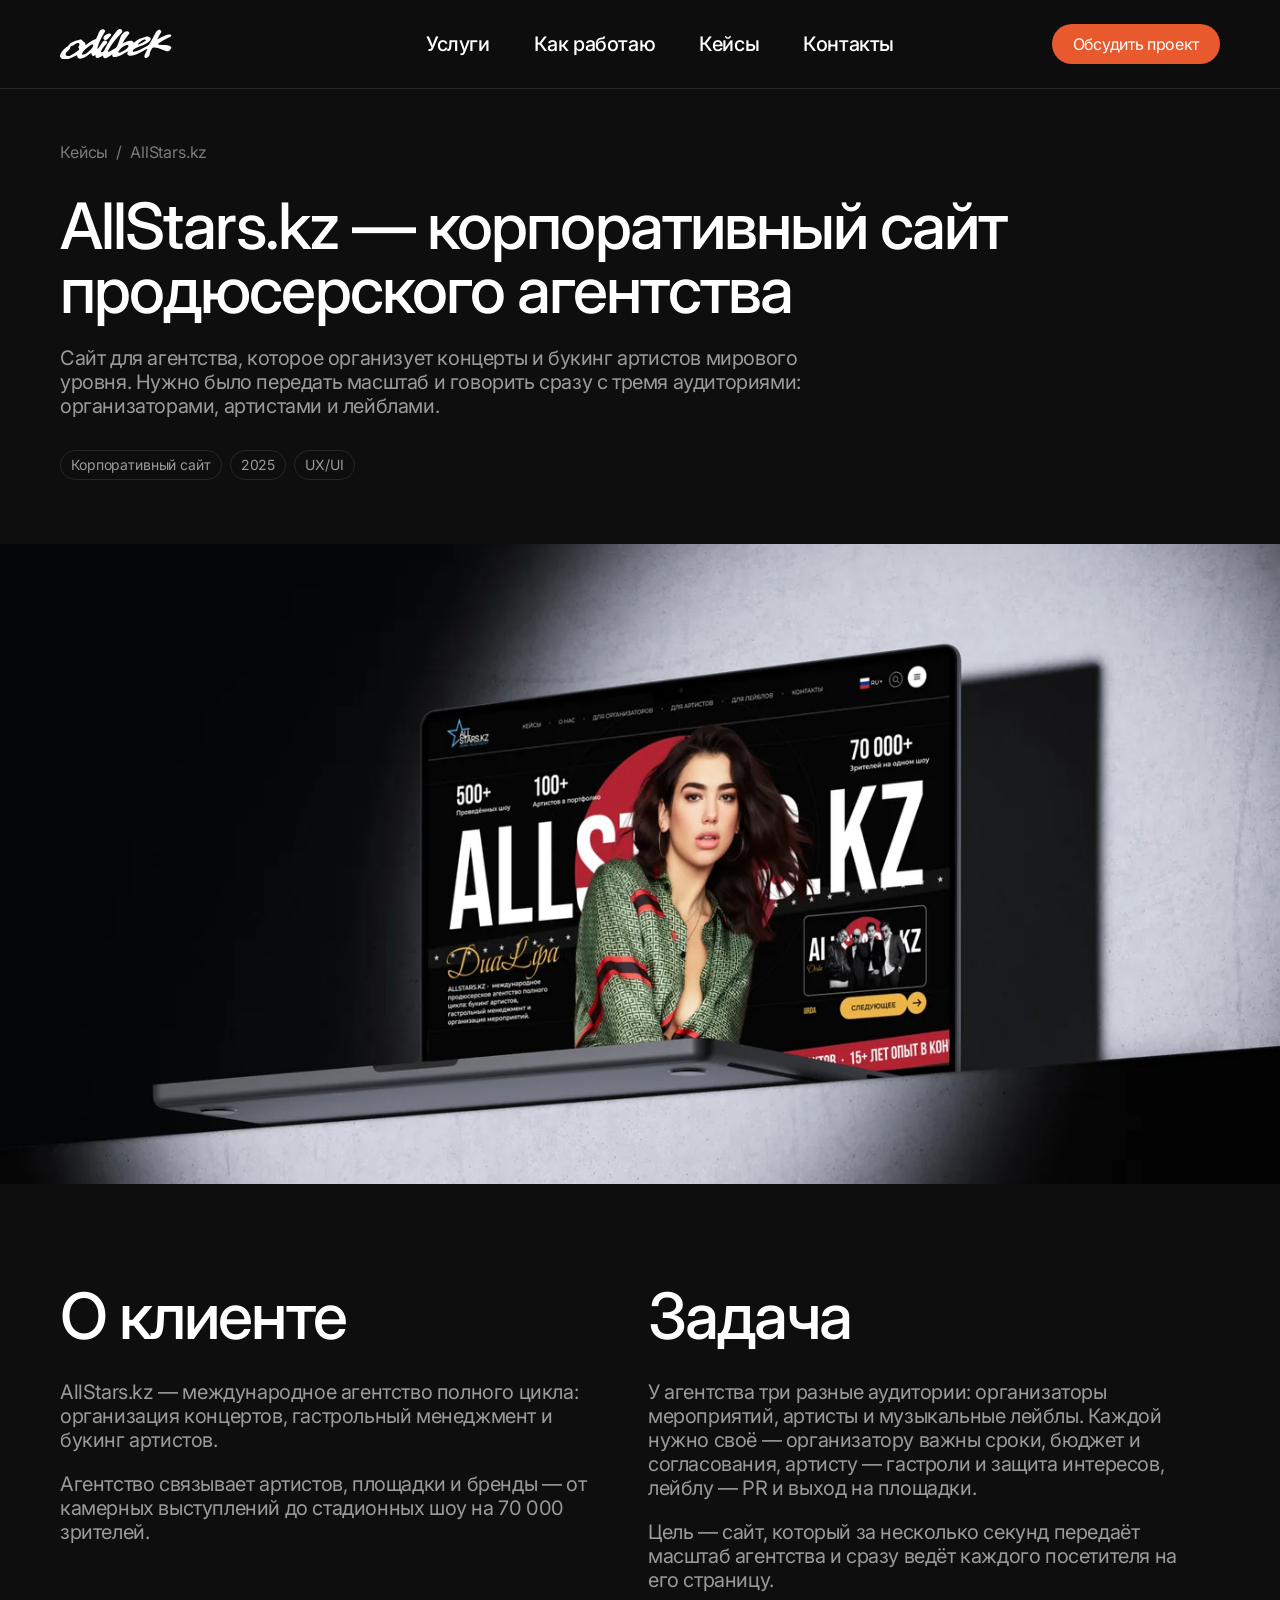
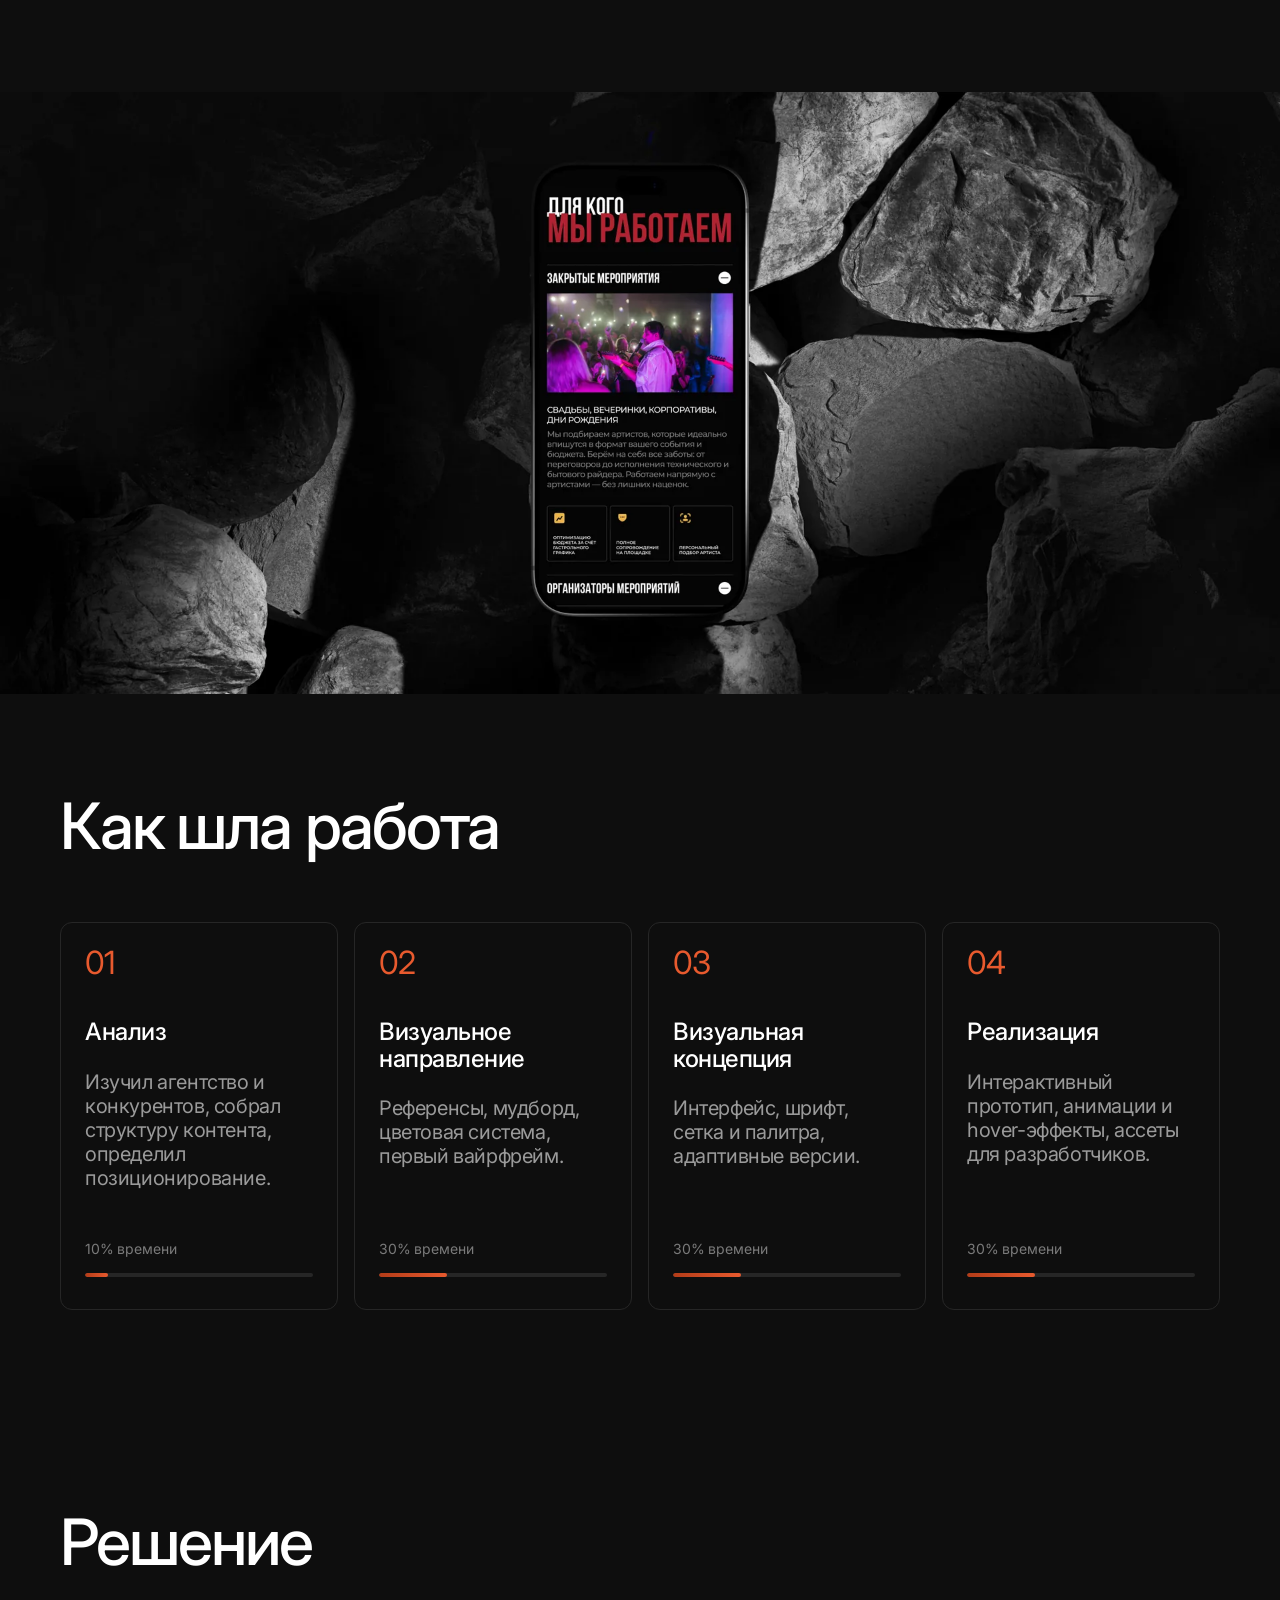
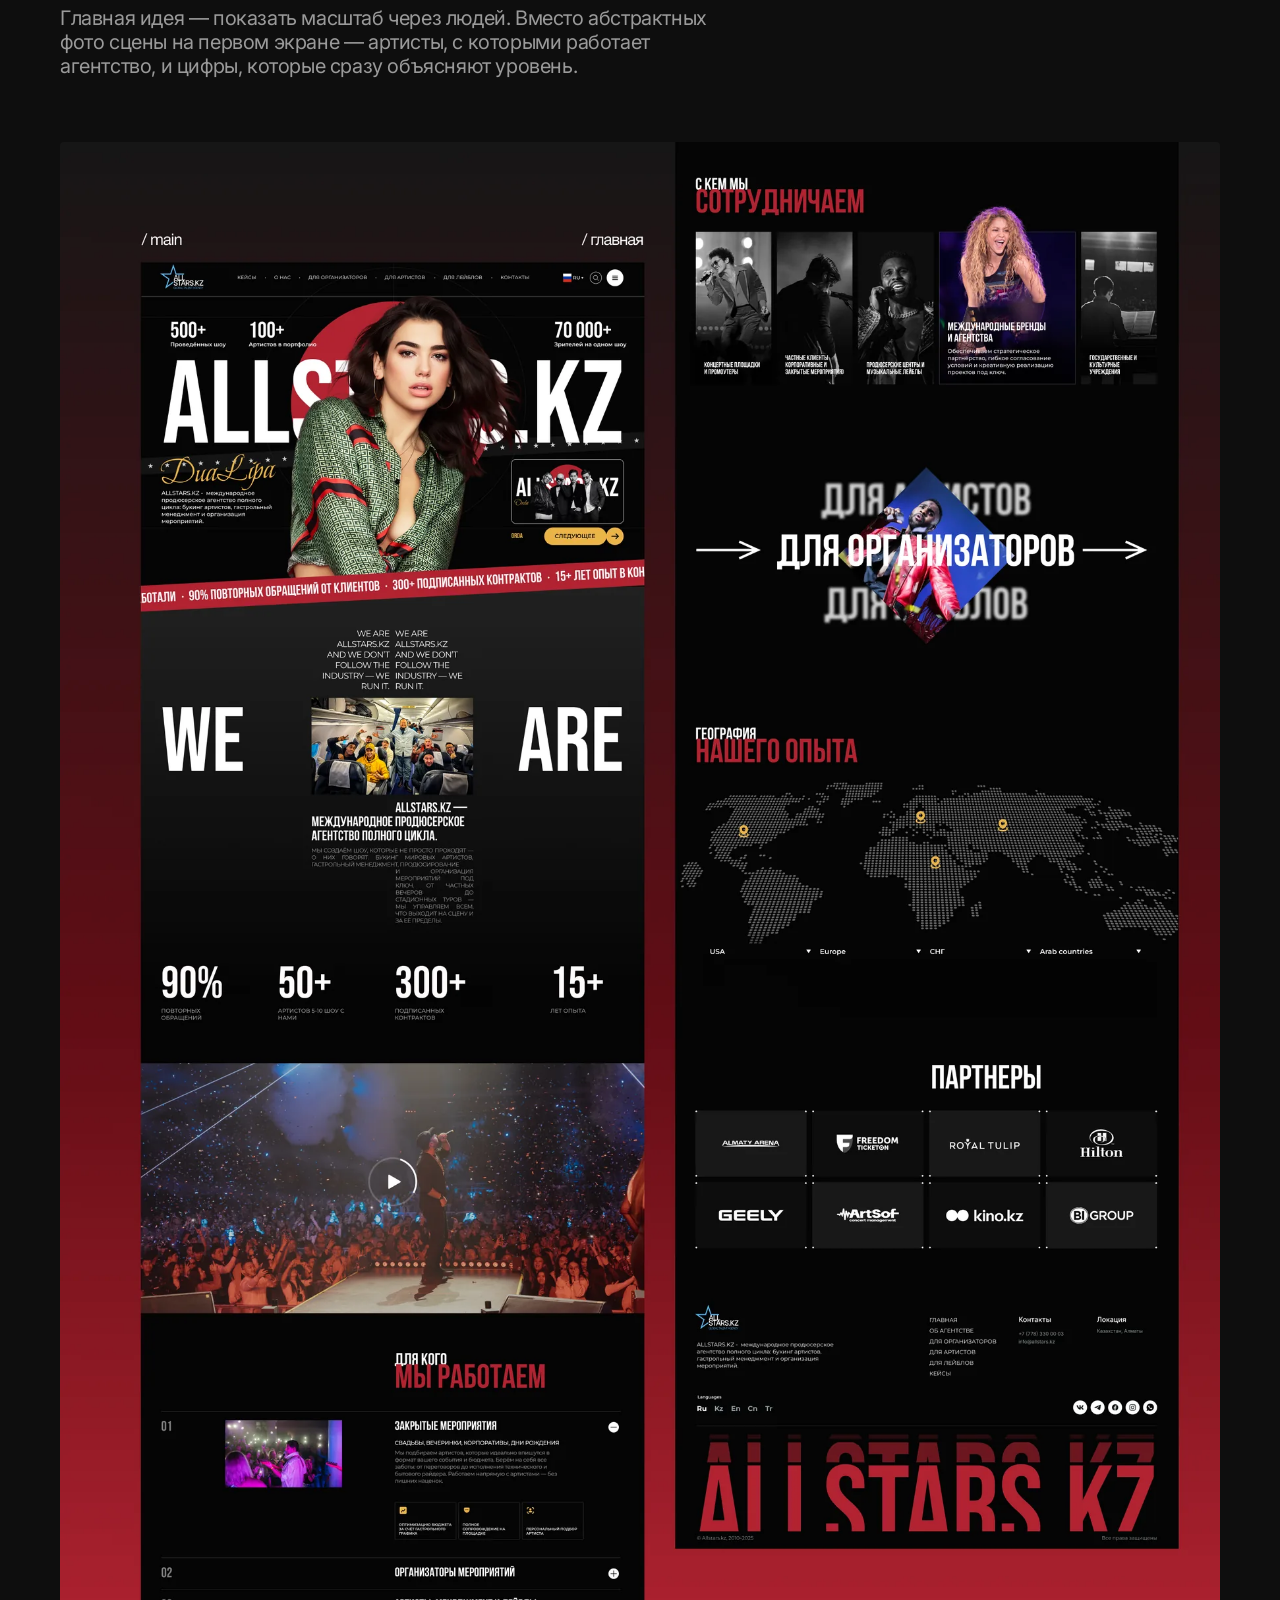
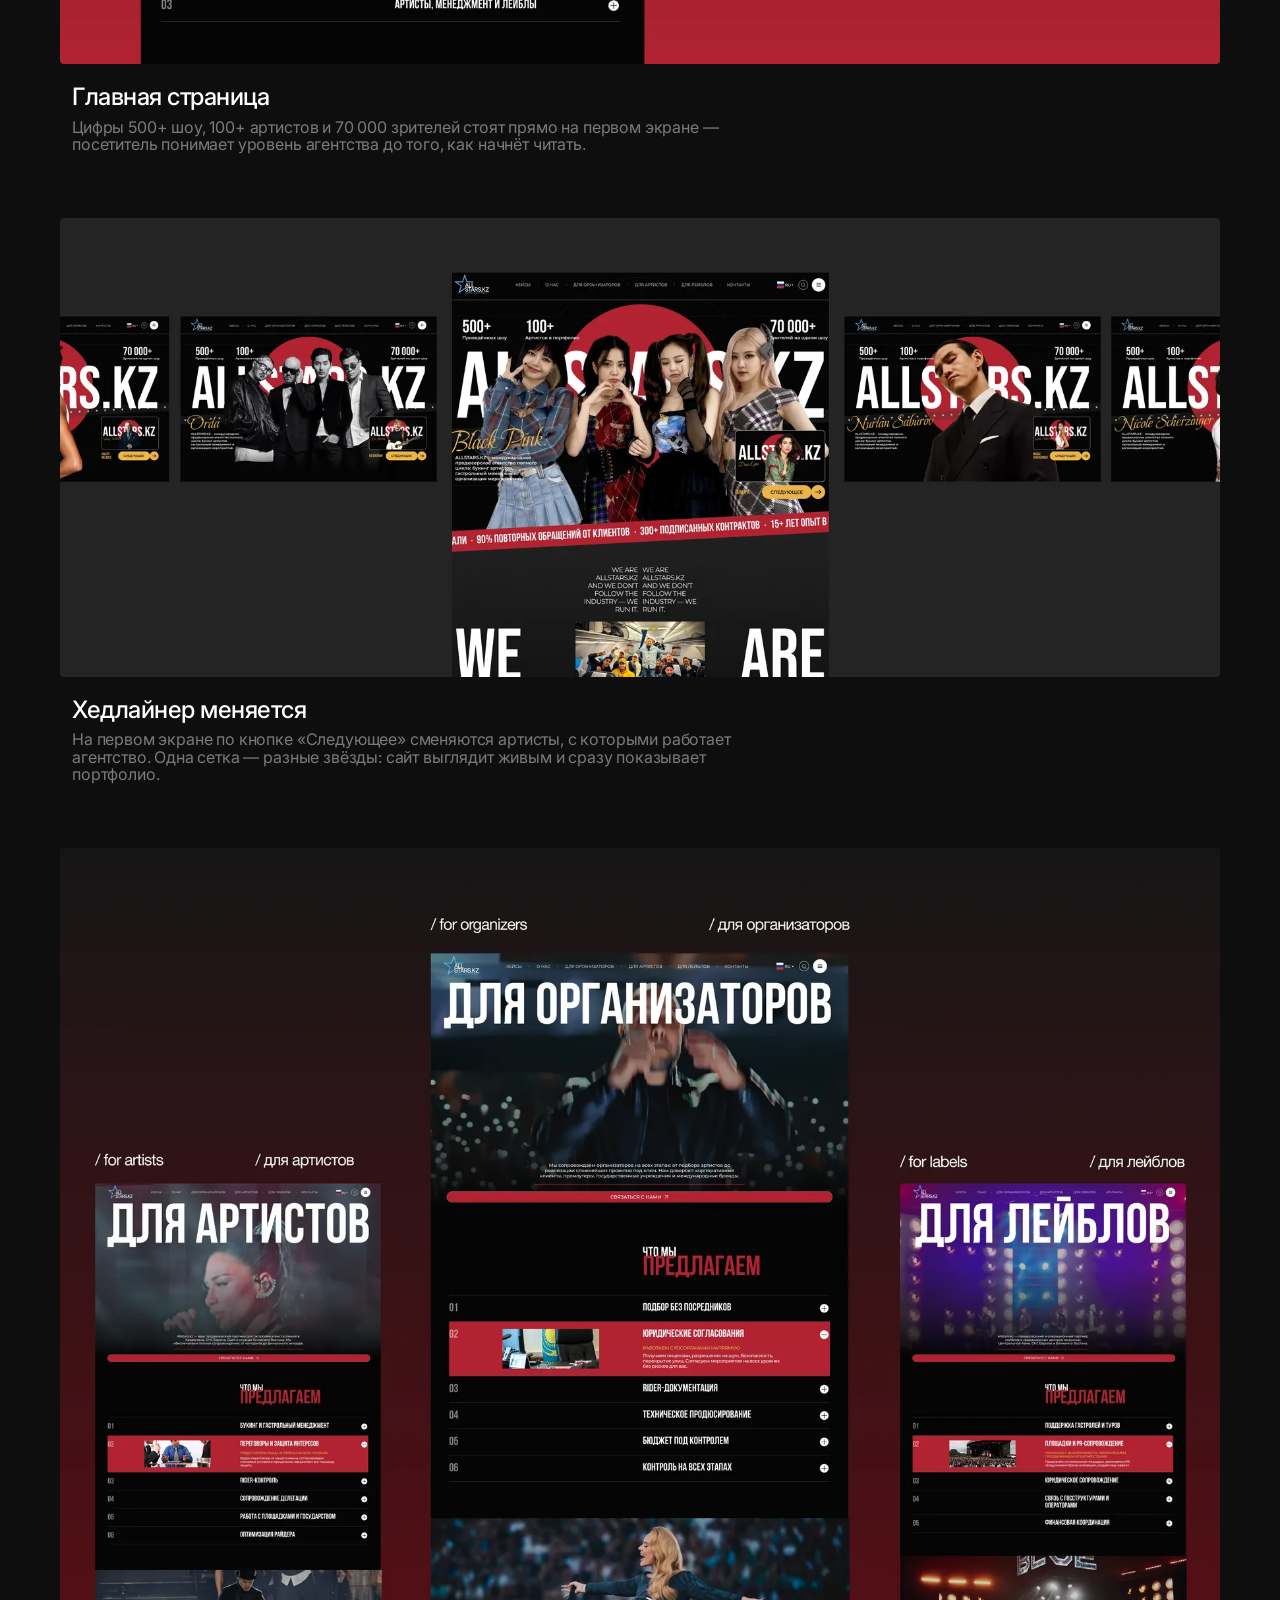
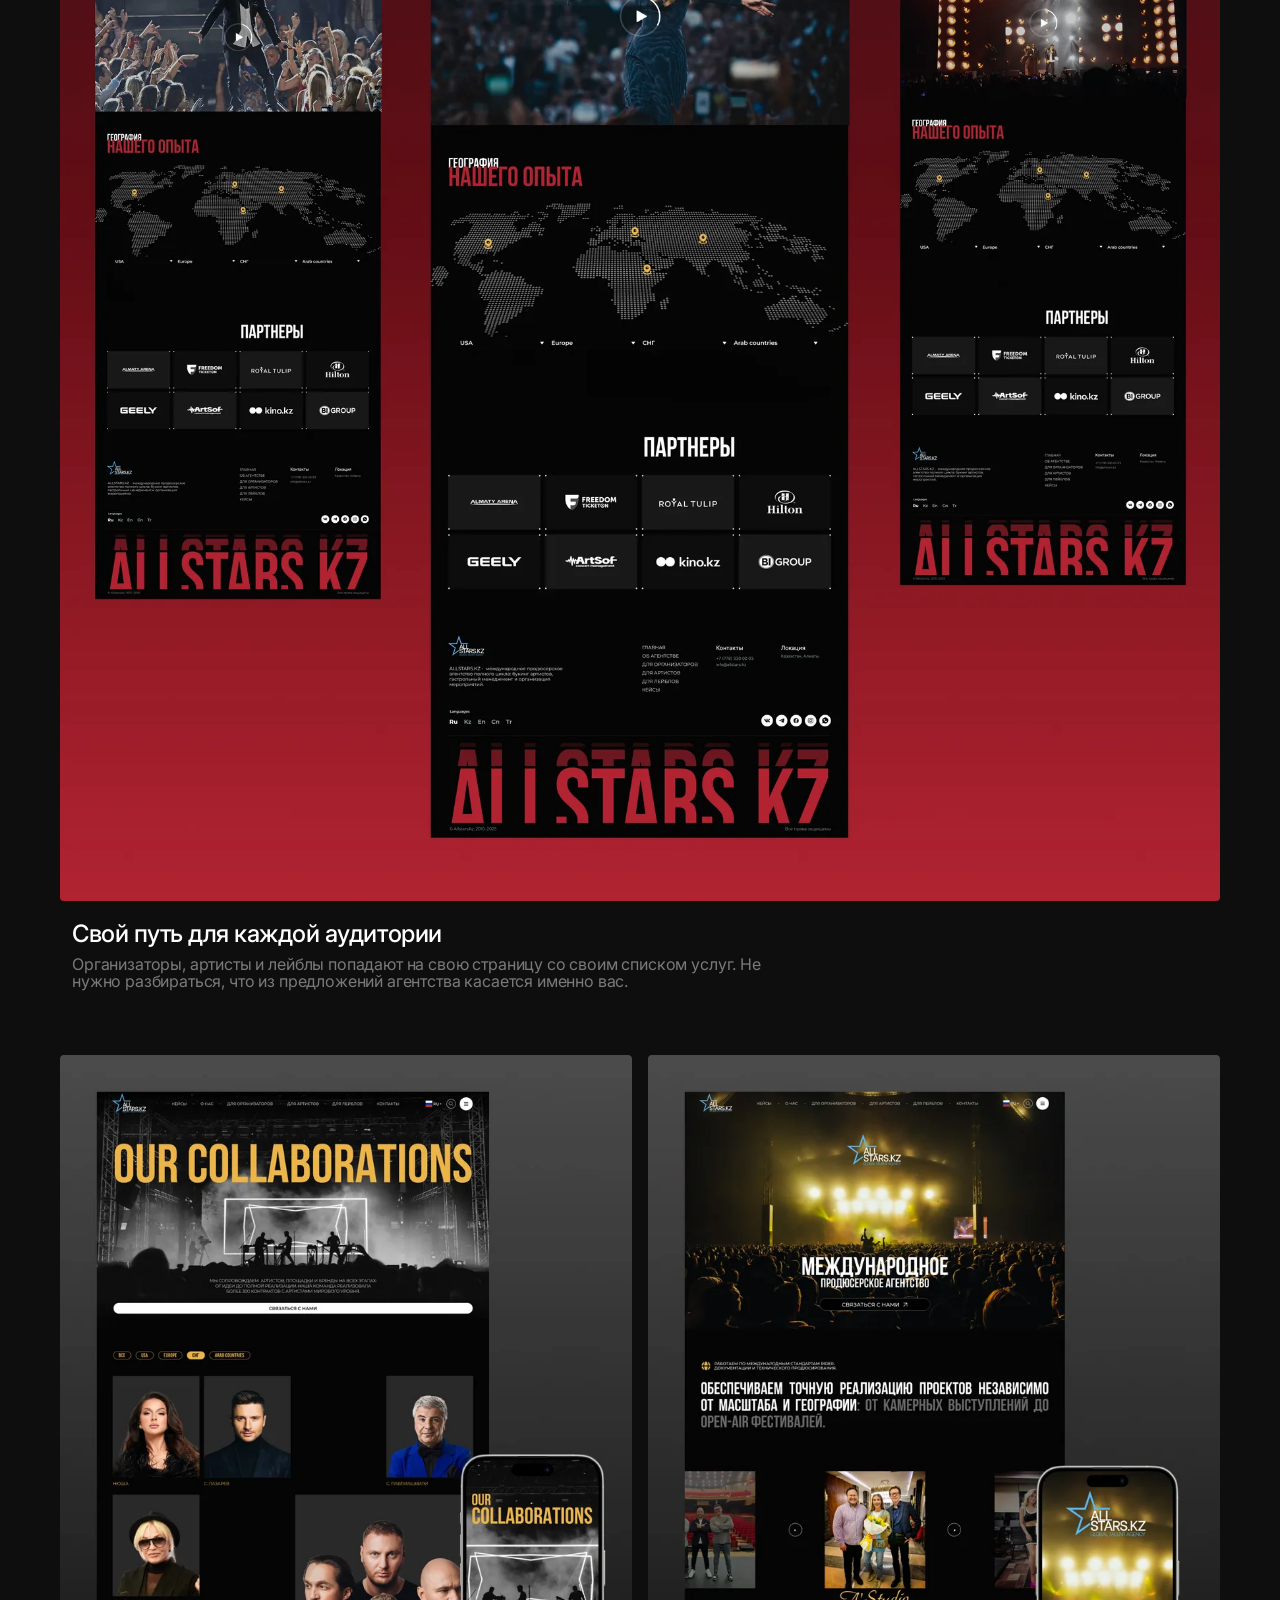
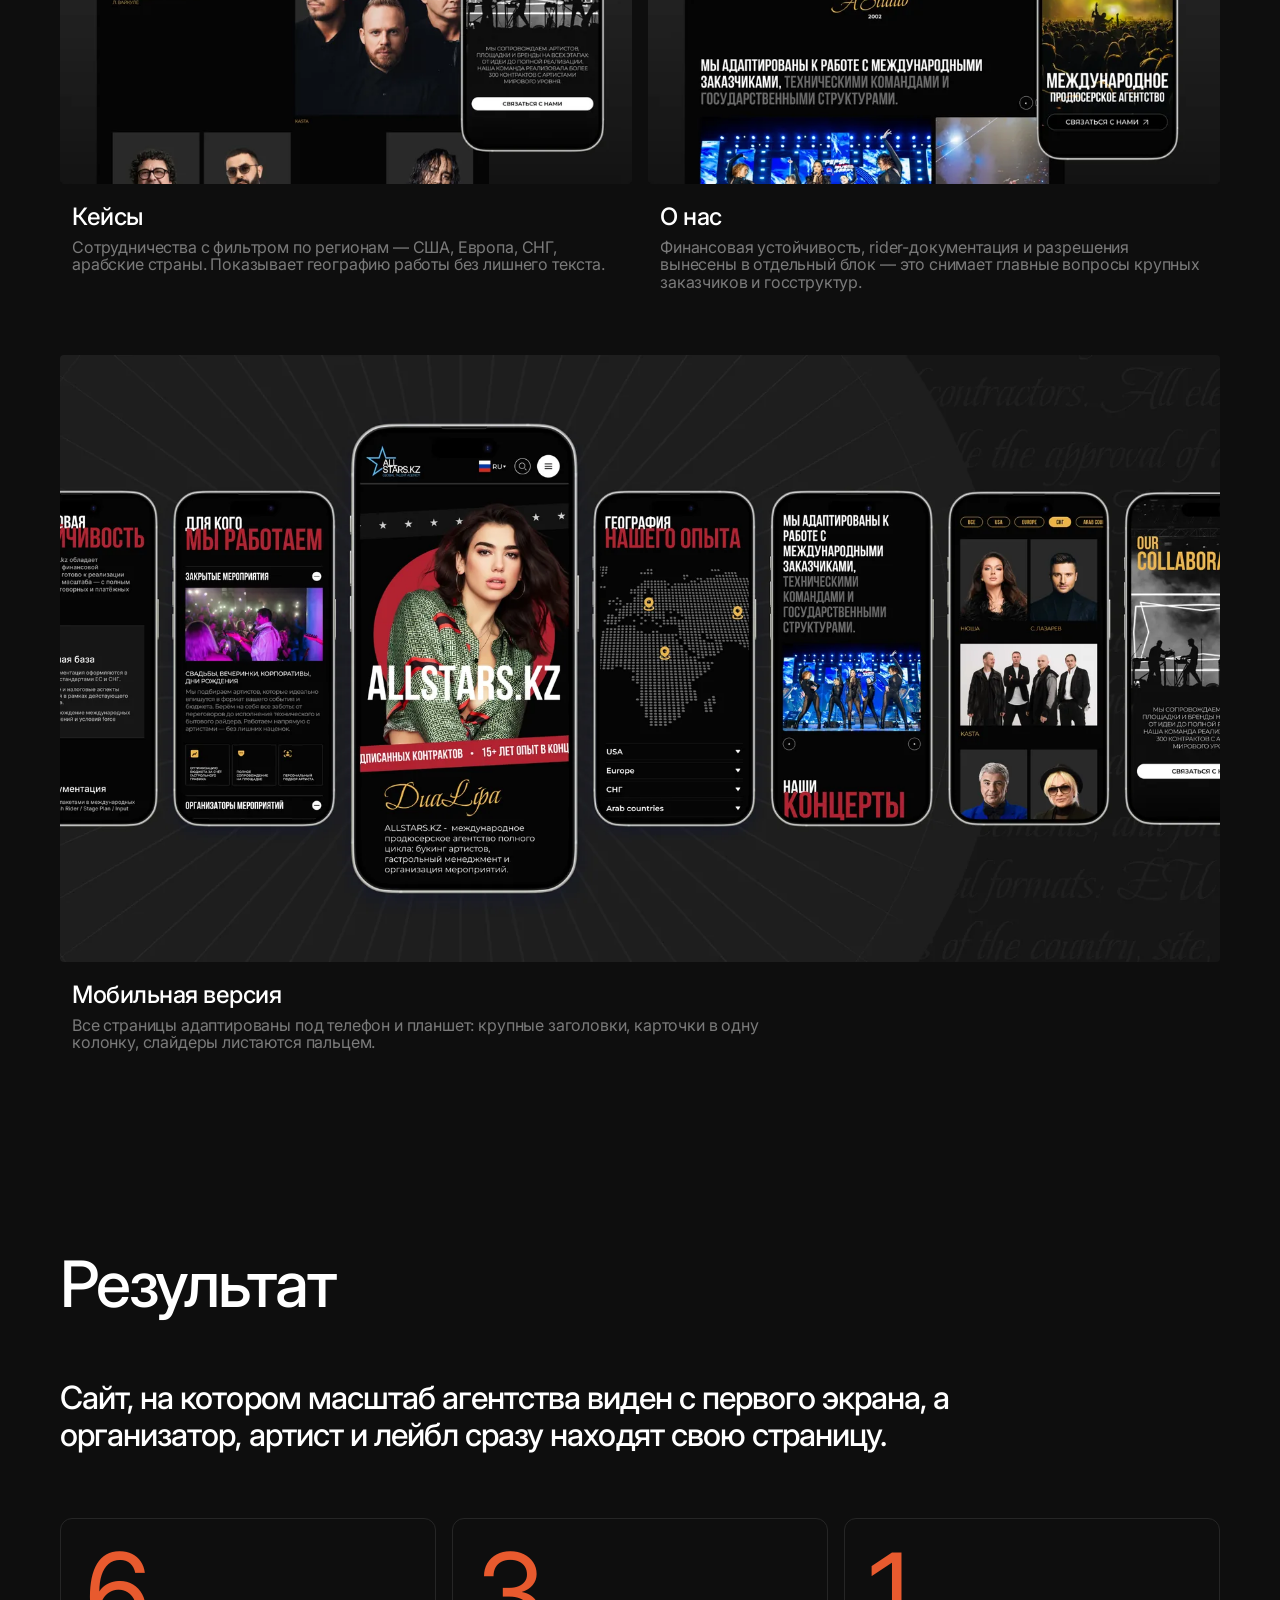
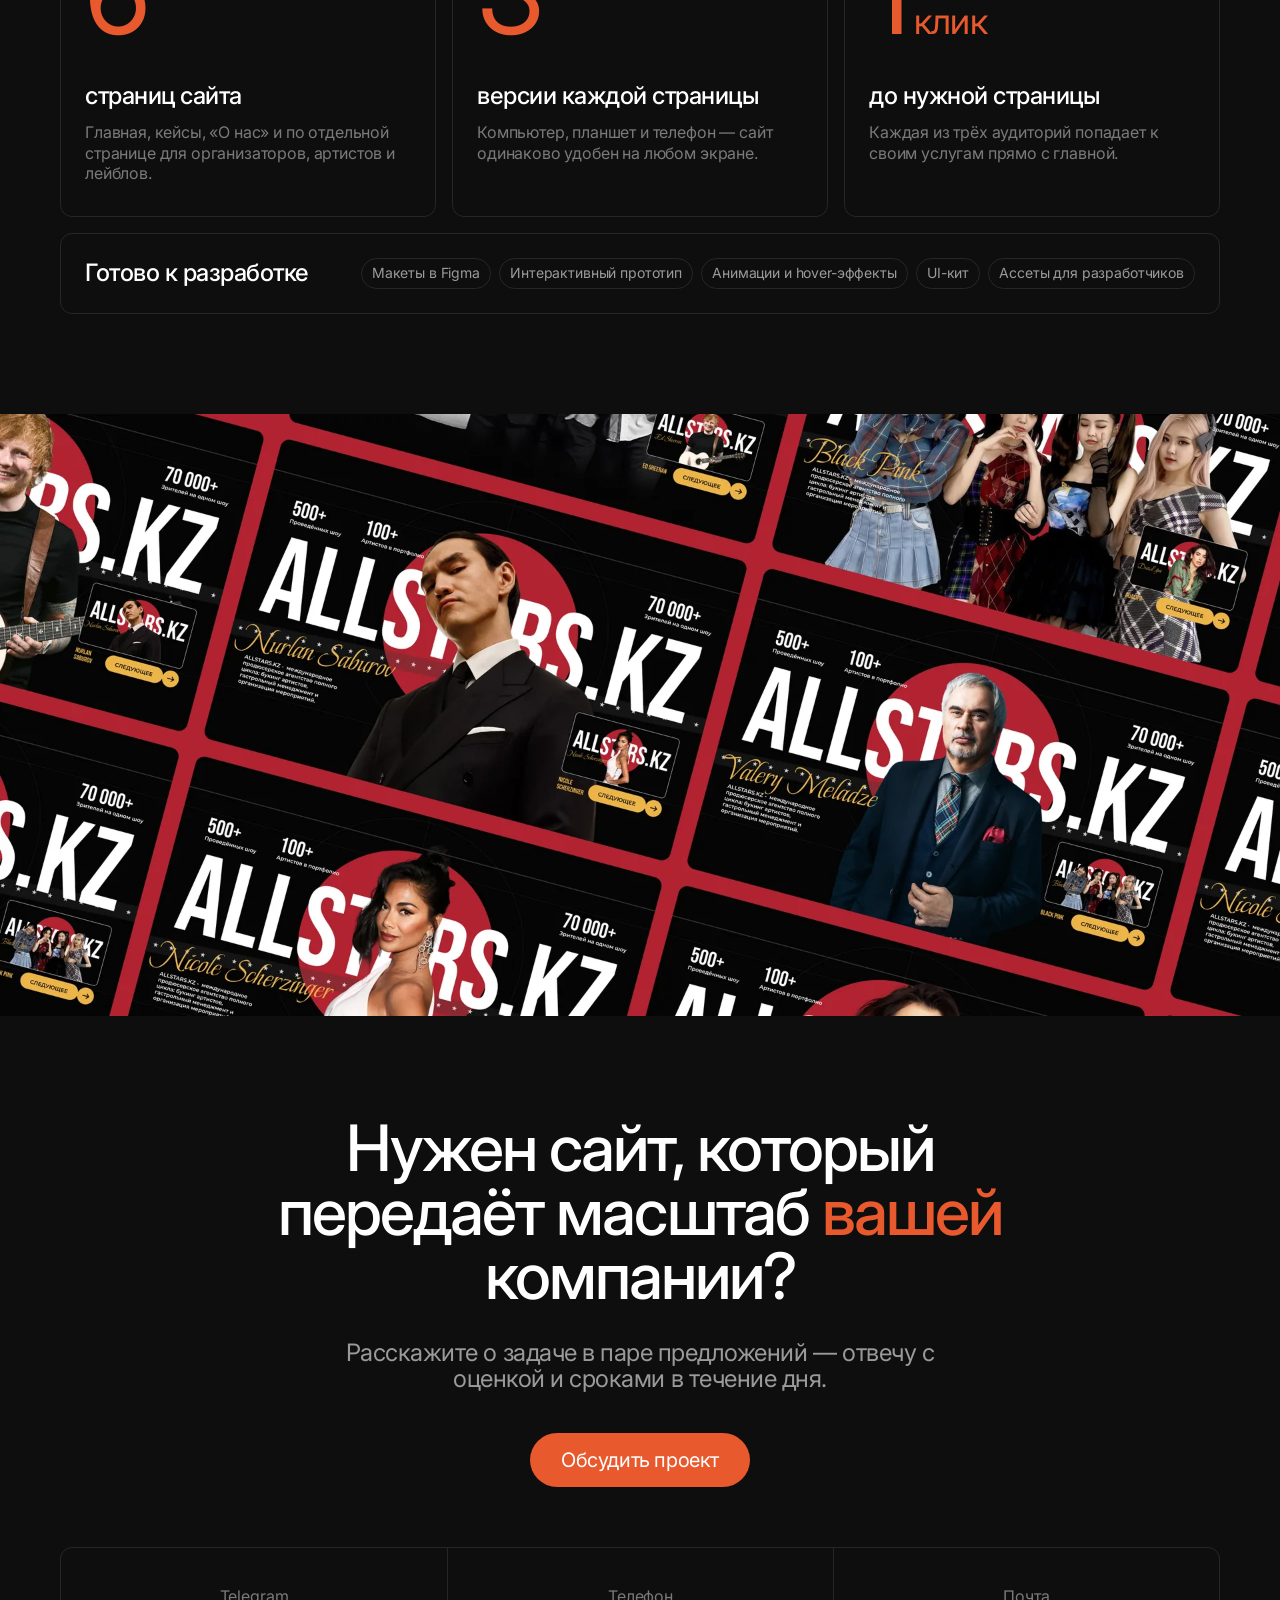
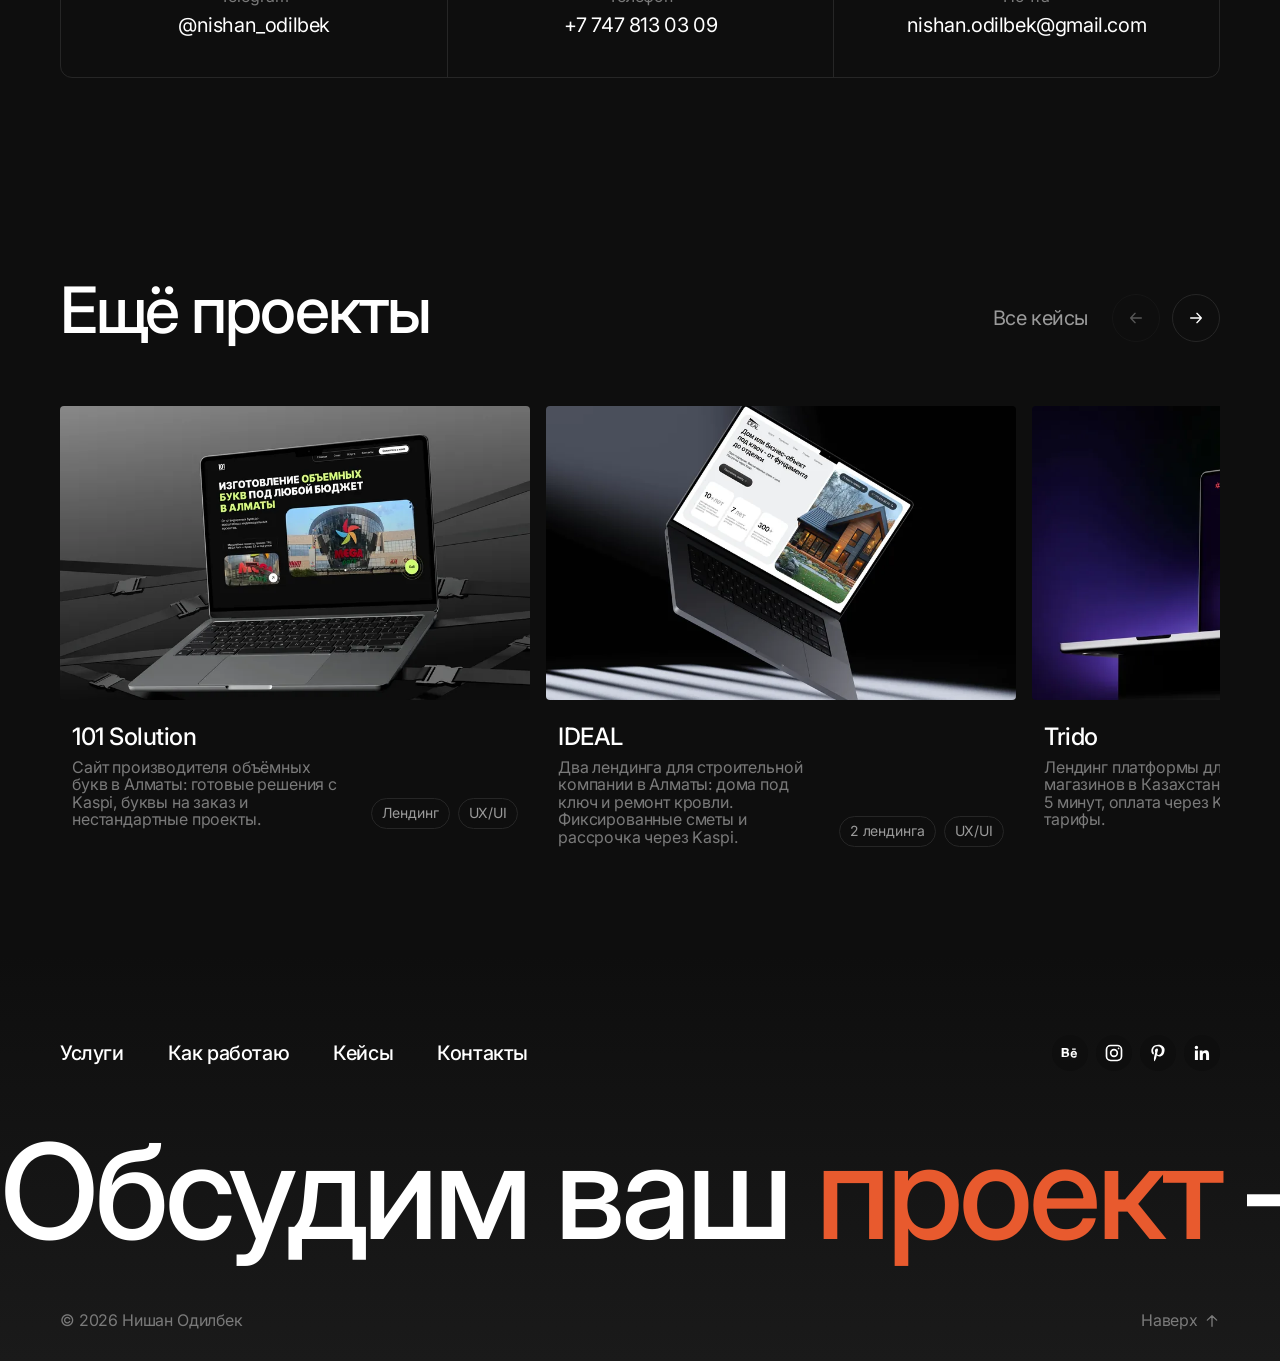
==== cases/allstars.html @ 735f2d1f "Первая версия сайта Co-Authored-By: Claude Opus 5.5 <noreply@anthropic.com> Claude-Session: https://" ====
<!doctype html>
<html lang="ru">
<head>
  <meta charset="utf-8">
  <meta name="viewport" content="width=device-width, initial-scale=1">
  <title>AllStars.kz — корпоративный сайт продюсерского агентства | Кейс Нишана Одилбека</title>
  <meta name="description" content="Кейс: корпоративный сайт для международного продюсерского агентства AllStars.kz. Отдельные страницы для организаторов, артистов и лейблов, адаптивы 1440 / 834 / 430.">
  <meta name="theme-color" content="#0E0E0E">
  <link rel="icon" href="../favicon.svg" type="image/svg+xml">

  <meta property="og:type" content="article">
  <meta property="og:locale" content="ru_RU">
  <meta property="og:title" content="AllStars.kz — корпоративный сайт продюсерского агентства">
  <meta property="og:description" content="Сайт, который передаёт масштаб агентства и ведёт каждую аудиторию на свою страницу.">

  <link rel="preconnect" href="https://fonts.googleapis.com">
  <link rel="preconnect" href="https://fonts.gstatic.com" crossorigin>
  <link rel="stylesheet" href="https://fonts.googleapis.com/css2?family=Inter:wght@400;500&display=swap">
  <link rel="stylesheet" href="../css/styles.css?v=8">
  <script>document.documentElement.classList.add('js');</script>
</head>
<body class="page-case">

<svg width="0" height="0" style="position:absolute" aria-hidden="true">
  <symbol id="logo" viewBox="0 0 164 45">
    <path fill="currentColor" d="M113.984 22.6043C114.019 22.6462 114.05 22.6882 114.081 22.7328C114.395 22.6984 114.722 22.7063 115.023 22.6228C118.389 21.6813 121.446 20.1015 124.286 18.093C124.668 17.8235 125.019 17.4573 125.272 17.0654C125.805 16.2467 125.458 15.5143 124.48 15.4961C123.786 15.4855 123.039 15.5876 122.403 15.8518C119.343 17.1202 116.767 19.0791 114.612 21.5845C114.356 21.8854 114.191 22.2618 113.984 22.6043ZM86.8455 34.6163C86.8455 34.6216 86.8455 34.6269 86.8455 34.6322C87.0341 34.6061 87.2276 34.6035 87.4079 34.5509C87.9362 34.3967 88.4722 34.258 88.9798 34.0464C92.1077 32.736 95.0104 31.0439 97.6156 28.8628C98.5518 28.0781 99.4645 27.2546 100.021 26.1351C100.767 24.6339 100.032 23.4335 98.353 23.3942C98.209 23.3889 98.0521 23.3734 97.9187 23.4127C97.0634 23.6765 96.1612 23.8545 95.3664 24.2415C91.8957 25.931 89.0607 28.4289 86.6259 31.389C86.1708 31.9434 85.7918 32.5844 85.4988 33.2383C85.1613 33.9942 85.6217 34.6008 86.4532 34.6322C86.5839 34.6375 86.7147 34.6216 86.8455 34.6163ZM47.1001 22.8163C46.114 22.921 45.1465 23.449 44.2125 24.0427C41.3046 25.8943 38.7024 28.1227 36.2903 30.573C35.0461 31.8391 33.8434 33.1491 32.925 34.6791C32.6378 35.1579 32.3978 35.6912 32.2689 36.2328C32.1026 36.9282 32.5263 37.4906 33.2372 37.5587C33.6877 37.6006 34.1711 37.5613 34.6069 37.4385C36.1474 37.0095 37.5145 36.209 38.8434 35.3408C41.9361 33.3192 44.6615 30.8999 46.8472 27.9031C47.585 26.8936 48.2736 25.8448 48.6308 24.6286C48.9611 23.5015 48.3821 22.7588 47.1001 22.8163ZM11.9555 39.5856C11.9631 39.549 11.9706 39.5123 11.9782 39.4756C13.1604 39.3815 14.3052 39.1279 15.3949 38.6517C17.5454 37.7129 19.5644 36.5284 21.5097 35.2286C23.2491 34.0672 24.9778 32.8773 26.6185 31.5829C27.9806 30.5076 28.249 29.4172 27.3385 27.9685C26.8184 27.1419 26.823 26.2919 27.2678 25.4393C27.5898 24.8221 27.9307 24.2128 28.2539 23.5956C29.1058 21.9663 28.1073 20.9201 26.8838 20.6245C26.4571 20.5225 25.9843 20.4991 25.5493 20.5618C24.1456 20.7553 22.9346 21.43 21.8008 22.2358C20.0448 23.483 18.2828 24.7125 16.2233 25.4291C15.7101 25.6067 15.3771 25.9835 15.1945 26.4881C15.0857 26.7889 14.987 27.0947 14.9152 27.4035C14.5237 29.1009 13.6279 30.466 12.2703 31.5489C11.4861 32.171 10.6905 32.7908 9.96482 33.4787C9.09969 34.3026 8.43413 35.2728 8.22663 36.4891C8.01952 37.7027 8.55052 38.7224 9.71386 39.1226C10.4293 39.3683 11.2064 39.4363 11.9555 39.5856ZM62.926 38.8063C61.6002 39.5697 60.3057 40.3491 58.9795 41.071C57.7897 41.7169 56.5613 42.2872 55.1939 42.4675C53.1534 42.7396 51.7659 41.4425 51.9046 39.3868C51.9299 39.0127 51.9575 38.6362 51.9874 38.2205C51.4688 38.4896 51.0108 38.7723 50.5202 38.9737C50.0538 39.1646 49.5624 39.3422 49.0666 39.4076C47.317 39.6378 46.0327 38.3013 46.1461 36.4131C46.1767 35.9059 46.2342 35.4009 46.2864 34.8125C46.06 34.9618 45.874 35.0767 45.6926 35.1995C43.4294 36.7321 41.1832 38.2885 38.8997 39.7893C36.864 41.1258 34.7278 42.2899 32.3736 42.9672C31.5557 43.2026 30.6955 43.3621 29.847 43.4063C26.9972 43.5583 24.8644 41.3798 24.999 38.5236C25.0024 38.4555 25.0096 38.3875 25.0198 38.2594C24.1048 38.7224 23.2434 39.1668 22.3756 39.5985C19.0795 41.2331 15.7777 42.8572 12.2526 43.9581C9.9346 44.6827 7.57693 45.0516 5.15539 44.536C3.25014 44.1282 1.62042 43.2861 0.598435 41.5366C-0.0614689 40.4043 -0.137445 39.1982 0.18457 37.951C0.681954 36.0287 1.67445 34.3574 2.86349 32.7988C4.64704 30.4634 6.65509 28.3503 9.10687 26.6975C9.8896 26.1691 10.7007 25.6827 11.4929 25.1698C12.1248 24.7593 12.6415 24.2336 13.0145 23.5748C13.866 22.071 15.1537 21.0248 16.596 20.1381C18.9177 18.7129 21.4731 17.8107 24.0167 16.8979C25.4756 16.3775 26.9794 15.972 28.4792 15.5744C28.9886 15.4387 29.5499 15.4436 30.0828 15.47C31.5266 15.5403 32.5716 16.2728 33.2599 17.5253C33.4163 17.8133 33.5819 18.0458 33.9126 18.1792C36.1516 19.0893 37.1486 20.8834 37.4094 23.1852C37.4158 23.2426 37.4219 23.2974 37.4309 23.3549C37.4328 23.3681 37.4453 23.3787 37.4797 23.4282C37.7276 23.2634 37.9805 23.1013 38.2273 22.9312C41.6451 20.5565 45.1343 18.2945 48.7838 16.291C49.4566 15.9198 50.1486 15.543 50.8781 15.3287C52.1397 14.9545 52.9803 14.131 53.5237 13.0194C54.2634 11.505 54.9241 9.95156 55.5692 8.39553C56.2363 6.78432 56.7326 5.10018 57.7164 3.63297C58.8045 2.01156 60.2116 0.824414 62.2068 0.541706C63.5198 0.358777 64.6994 0.680414 65.5702 1.7606C66.1768 2.51386 66.2294 3.32986 65.7297 4.15077C65.3268 4.80992 64.885 5.44298 64.4534 6.08097C62.0632 9.61179 60.1931 13.417 58.5717 17.353C57.0912 20.9462 55.7809 24.5998 54.6731 28.3242C54.6123 28.5279 54.562 28.7373 54.489 29.0094C55.2763 28.7373 55.8988 28.3242 56.3402 27.7304C57.2246 26.5455 58.0645 25.3191 58.8854 24.0873C60.0128 22.3926 61.0771 20.6559 62.2253 18.9744C63.0648 17.748 64.2443 16.966 65.7376 16.7487C67.2022 16.5344 68.6014 17.455 68.9623 18.8202C69.1974 19.7016 68.8523 20.4284 68.3213 21.0743C67.3356 22.2773 66.3049 23.4463 65.3113 24.6444C63.3837 26.9639 61.6811 29.4433 60.1538 32.0455C59.9448 32.4038 59.7928 32.812 59.6938 33.2145C59.5604 33.7587 59.8635 34.1272 60.4259 34.1537C61.3152 34.1979 62.0552 33.7561 62.7718 33.3245C63.7107 32.7621 64.4405 31.988 64.9163 30.9785C67.401 25.7193 70.4008 20.758 73.6202 15.9277C75.4744 13.1422 77.3389 10.3624 79.3031 7.65779C80.7389 5.68602 82.3002 3.8004 83.8982 1.95675C84.7924 0.923435 85.9667 0.196634 87.3765 0.0292013C88.8358 -0.146168 89.9473 0.476317 90.7399 1.68198C91.5139 2.86157 91.4826 4.08539 90.6586 5.18636C89.8687 6.24046 88.9824 7.23184 88.0538 8.16802C83.0508 13.2156 78.5237 18.6501 74.6112 24.5817C73.2434 26.6555 72.0377 28.834 70.7852 30.9785C70.5391 31.3996 70.3796 31.8834 70.2568 32.3569C70.0894 33.0002 70.4711 33.4526 71.125 33.3505C71.6768 33.2617 72.2497 33.1151 72.7362 32.8513C74.7813 31.7473 76.8029 30.5968 78.8246 29.4486C79.4807 29.0771 80.1191 28.6692 80.7623 28.269C81.615 27.7384 82.3002 27.0293 82.8547 26.1978C83.877 24.6626 84.6303 22.9913 85.266 21.2705C86.158 18.8591 87.0129 16.4323 87.8289 13.9922C88.9144 10.7517 90.6378 7.93519 93.1875 5.64669C94.4536 4.50906 95.8317 3.53356 97.5812 3.29319C98.8602 3.11517 99.9797 3.46819 100.843 4.45956C101.596 5.32507 101.656 6.3531 100.971 7.30743C100.225 8.34831 99.4566 9.37369 98.6432 10.3594C95.9258 13.6498 93.737 17.2823 91.6787 21.0014C91.6394 21.0717 91.616 21.1503 91.5427 21.3204C92.3246 20.936 93.0125 20.575 93.7185 20.2534C96.4201 19.0239 99.1452 17.8549 102.082 17.2929C102.987 17.1202 103.902 17.0574 104.813 17.2589C106.4 17.604 107.454 18.5349 107.906 20.1147C107.928 20.1827 107.951 20.2507 107.985 20.3551C108.043 20.3188 108.092 20.3003 108.124 20.2662C110.388 17.9517 113.051 16.1968 115.941 14.7742C118.739 13.3958 121.626 12.2503 124.684 11.5809C126.441 11.1939 128.217 10.9822 130.003 11.3742C130.479 11.4789 130.958 11.6595 131.376 11.9052C132.846 12.7734 133.286 14.3687 132.535 15.9066C131.983 17.0416 131.154 17.9517 130.218 18.7703C127.843 20.8392 125.102 22.3038 122.196 23.449C119.058 24.6837 115.888 25.8316 112.732 27.0191C110.707 27.7826 108.848 28.8208 107.397 30.4634C107.038 30.8689 106.725 31.3501 106.507 31.8467C106.17 32.626 106.56 33.2984 107.412 33.3245C108.184 33.3505 108.981 33.267 109.732 33.0837C112.295 32.4616 114.733 31.465 117.131 30.3848C120.915 28.6851 124.595 26.7836 128.112 24.5817C129.645 23.6217 130.79 22.2826 131.711 20.7787C133.068 18.5587 134.347 16.2909 135.579 13.9975C137.153 11.0658 138.639 8.08676 140.174 5.13421C140.94 3.66171 141.903 2.36456 143.474 1.65855C144.672 1.11959 145.875 0.999409 147.076 1.67934C148.342 2.40123 148.737 3.82119 147.936 5.04009C145.941 8.0894 144.364 11.364 142.661 14.5754C142.58 14.7296 142.517 14.8918 142.392 15.1666C142.648 15.0411 142.821 14.9651 142.985 14.8763C146.932 12.7839 151.001 10.9584 155.121 9.23498C156.679 8.58377 158.272 8.00588 159.99 7.99265C160.576 7.98736 161.188 8.06332 161.745 8.23869C163.073 8.66502 163.343 9.88354 162.331 10.8382C161.936 11.2098 161.463 11.5261 160.976 11.7744C158.518 13.0323 155.989 14.1676 153.585 15.5196C150.585 17.209 147.68 19.0632 144.74 20.8574C144.434 21.0429 144.149 21.2863 143.906 21.5505C143.532 21.9508 143.6 22.4213 144.11 22.599C144.691 22.8004 145.313 22.9418 145.925 22.989C148.752 23.198 151.584 23.3496 154.414 23.5563C156.334 23.695 158.227 24.0114 160.042 24.6785C160.681 24.9113 161.311 25.2015 161.886 25.5598C163.053 26.2866 163.322 27.2727 162.744 28.5279C162.208 29.6946 161.316 30.5707 160.325 31.3474C159.582 31.9306 158.756 32.3516 157.825 32.5293C156.859 32.7179 155.952 32.485 155.058 32.132C152.531 31.1354 150.023 30.0869 147.466 29.1817C144.612 28.1696 141.691 27.3774 138.662 27.066C136.774 26.8698 135.307 27.5108 134.318 29.1764C133.387 30.7431 132.446 32.307 131.944 34.0698C131.666 35.04 131.496 36.0522 131.369 37.0564C131.057 39.4703 128.994 41.7929 126.627 42.3159C124.686 42.7449 123.305 41.4739 123.68 39.5149C123.86 38.5682 124.171 37.6241 124.564 36.7453C125.56 34.5169 126.64 32.3229 127.681 30.1157C127.856 29.7388 128.01 29.3518 128.225 28.8495C127.754 29.0903 127.393 29.2657 127.043 29.4539C123.904 31.1327 120.789 32.8588 117.622 34.4802C114.581 36.0393 111.466 37.4487 108.152 38.3509C106.162 38.8898 104.143 39.2613 102.074 39.0259C101.347 38.942 100.61 38.7458 99.9377 38.4582C98.8341 37.985 98.3397 36.991 98.6066 35.8167C98.8288 34.831 99.1716 33.8684 99.4721 32.8562C99.3126 32.9401 99.1297 33.0316 98.9517 33.1283C96.6034 34.4334 94.2677 35.7672 91.8983 37.0356C89.1393 38.516 86.3224 39.8706 83.2704 40.6499C81.9132 40.995 80.5348 41.2252 79.1224 41.0789C78.7773 41.0422 78.427 40.9924 78.0921 40.9035C76.761 40.5452 76.2118 39.6586 76.4862 38.3146C76.5674 37.9196 76.6903 37.5379 76.8184 37.0643C76.0731 37.5953 75.4143 38.1105 74.7106 38.5576C72.9452 39.6797 71.1824 40.8121 69.3728 41.8582C68.3137 42.4728 67.1447 42.8704 65.879 42.7944C64.4273 42.7083 63.4359 41.845 63.1615 40.4118C63.0595 39.8759 63.002 39.329 62.926 38.8063Z"/>
    <path fill="currentColor" d="M72.0143 6.47656C72.582 6.58126 73.1753 6.61525 73.709 6.80876C74.9487 7.25324 75.2624 8.38823 74.4543 9.42117C73.9339 10.0856 73.356 10.7028 72.8042 11.3412C71.9957 12.2747 71.193 13.2135 70.377 14.1444C69.5349 15.1044 68.4835 15.711 67.2283 15.9699C65.5543 16.3127 63.9461 15.3947 63.572 13.8595C63.3524 12.9441 63.6634 12.136 64.1684 11.3907C65.2614 9.77457 66.76 8.61841 68.4521 7.69243C69.5583 7.08846 70.7247 6.65193 72.0143 6.47656Z"/>
  </symbol>
  <symbol id="i-arrow-right" viewBox="0 0 24 24"><path d="M13.3333 19L20 12L13.3333 5M20 12L4 12" fill="none" stroke="currentColor" stroke-width="2" stroke-linecap="round" stroke-linejoin="round"/></symbol>
  <symbol id="i-arrow-up" viewBox="0 0 24 24"><path d="M19 10.6667L12 4L5 10.6667M12 4V20" fill="none" stroke="currentColor" stroke-width="2" stroke-linecap="round" stroke-linejoin="round"/></symbol>
</svg>

<header class="header is-dark" id="top">
  <div class="container header__inner">
    <a class="header__logo" href="../index.html" aria-label="Odilbek — на главную">
      <svg class="logo" width="164" height="45"><use href="#logo"/></svg>
    </a>
    <nav class="header__nav" aria-label="Основное меню">
      <a href="../index.html#services">Услуги</a>
      <a href="../index.html#process">Как работаю</a>
      <a href="../index.html#cases">Кейсы</a>
      <a href="#contacts">Контакты</a>
    </nav>
    <a class="btn btn--sm header__cta" href="https://t.me/nishan_odilbek" target="_blank" rel="noopener" data-goal="cta_header">
      <span class="only-desktop">Обсудить проект</span><span class="only-tablet">Написать</span>
    </a>
    <button class="burger" type="button" aria-label="Открыть меню" aria-expanded="false" aria-controls="menu">
      <span></span><span></span>
    </button>
  </div>
</header>

<div class="menu" id="menu" aria-hidden="true">
  <div class="container menu__top">
    <a class="header__logo" href="../index.html" aria-label="Odilbek — на главную" data-menu-close>
      <svg class="logo" width="164" height="45"><use href="#logo"/></svg>
    </a>
    <button class="menu__close" type="button" aria-label="Закрыть меню" data-menu-close>
      <span></span><span></span>
    </button>
  </div>
  <nav class="container menu__nav" aria-label="Мобильное меню">
    <a href="../index.html#services" data-menu-close><span class="menu__num">01</span>Услуги</a>
    <a href="../index.html#process" data-menu-close><span class="menu__num">02</span>Как работаю</a>
    <a href="../index.html#cases" data-menu-close><span class="menu__num">03</span>Кейсы</a>
    <a href="#contacts" data-menu-close><span class="menu__num">04</span>Контакты</a>
  </nav>
  <div class="container menu__bottom">
    <a class="btn btn--block" href="https://t.me/nishan_odilbek" target="_blank" rel="noopener" data-goal="cta_menu">Написать в Telegram</a>
    <div class="menu__contacts">
      <a href="tel:+77478130309" data-goal="phone_click">+7 747 813 03 09</a>
      <a href="mailto:nishan.odilbek@gmail.com" data-goal="email_click">nishan.odilbek@gmail.com</a>
    </div>
  </div>
</div>

<main class="dark">

  <!-- 1. Первый экран кейса -->
  <section class="case-hero">
    <div class="container">
      <nav class="crumbs body-ss" aria-label="Навигация">
        <a href="../index.html#cases">Кейсы</a><span aria-hidden="true">/</span><span>AllStars.kz</span>
      </nav>
      <h1 class="h2 case-hero__title" data-reveal>AllStars.kz — корпоративный сайт продюсерского агентства</h1>
      <p class="body case-hero__lead" data-reveal>Сайт для агентства, которое организует концерты и букинг артистов мирового уровня. Нужно было передать масштаб и говорить сразу с тремя аудиториями: организаторами, артистами и лейблами.</p>
      <ul class="tags" data-reveal>
        <li>Корпоративный сайт</li>
        <li>2025</li>
        <li>UX/UI</li>
      </ul>
    </div>
  </section>

  <div class="ph case-cover">
    <img src="../assets/img/cases/allstars-cover-2000.webp"
         srcset="../assets/img/cases/allstars-cover-800.webp 800w, ../assets/img/cases/allstars-cover-1400.webp 1400w, ../assets/img/cases/allstars-cover-2000.webp 2000w"
         sizes="100vw" width="2000" height="1500" alt="Сайт AllStars.kz на ноутбуке" fetchpriority="high" decoding="async">
  </div>

  <!-- 2–3. О клиенте и Задача: две колонки -->
  <section class="section">
    <div class="container case-duo">
      <div class="case-duo__col" data-reveal>
        <h2 class="h2">О клиенте</h2>
        <p class="body">AllStars.kz — международное агентство полного цикла: организация концертов, гастрольный менеджмент и букинг артистов.</p>
        <p class="body">Агентство связывает артистов, площадки и бренды — от камерных выступлений до стадионных шоу на 70&nbsp;000 зрителей.</p>
      </div>
      <div class="case-duo__col" data-reveal>
        <h2 class="h2">Задача</h2>
        <p class="body">У агентства три разные аудитории: организаторы мероприятий, артисты и музыкальные лейблы. Каждой нужно своё — организатору важны сроки, бюджет и согласования, артисту — гастроли и защита интересов, лейблу — PR и выход на площадки.</p>
        <p class="body">Цель — сайт, который за несколько секунд передаёт масштаб агентства и сразу ведёт каждого посетителя на его страницу.</p>
      </div>
    </div>
  </section>

  <div class="case-bleed">
    <img src="../assets/img/cases/allstars/1-1920.webp" srcset="../assets/img/cases/allstars/1-960.webp 960w, ../assets/img/cases/allstars/1-1920.webp 1920w, ../assets/img/cases/allstars/1-2880.webp 2880w" sizes="100vw" width="2880" height="1354" alt="Мобильный экран «Для кого мы работаем»" loading="lazy" decoding="async">
  </div>

  <!-- 4. Процесс: длина полоски = доля времени этапа -->
  <section class="section">
    <div class="container">
      <h2 class="h2 section__title" data-reveal>Как шла работа</h2>
      <ol class="steps">
        <li class="card step step--share" style="--share: .1" data-reveal>
          <span class="num">01</span>
          <h3 class="h4 step__title">Анализ</h3>
          <p class="body muted">Изучил агентство и конкурентов, собрал структуру контента, определил позиционирование.</p>
          <p class="body-s step__share">10% времени</p>
          <span class="step__line"></span>
        </li>
        <li class="card step step--share" style="--share: .3" data-reveal>
          <span class="num">02</span>
          <h3 class="h4 step__title">Визуальное направление</h3>
          <p class="body muted">Референсы, мудборд, цветовая система, первый вайрфрейм.</p>
          <p class="body-s step__share">30% времени</p>
          <span class="step__line"></span>
        </li>
        <li class="card step step--share" style="--share: .3" data-reveal>
          <span class="num">03</span>
          <h3 class="h4 step__title">Визуальная концепция</h3>
          <p class="body muted">Интерфейс, шрифт, сетка и палитра, адаптивные версии.</p>
          <p class="body-s step__share">30% времени</p>
          <span class="step__line"></span>
        </li>
        <li class="card step step--share" style="--share: .3" data-reveal>
          <span class="num">04</span>
          <h3 class="h4 step__title">Реализация</h3>
          <p class="body muted">Интерактивный прототип, анимации и hover-эффекты, ассеты для разработчиков.</p>
          <p class="body-s step__share">30% времени</p>
          <span class="step__line"></span>
        </li>
      </ol>
    </div>
  </section>

  <!-- 5. Решение -->
  <section class="section">
    <div class="container">
      <div class="case-split">
        <h2 class="h2" data-reveal>Решение</h2>
        <div class="case-split__body" data-reveal>
          <p class="body">Главная идея — показать масштаб через людей. Вместо абстрактных фото сцены на первом экране — артисты, с которыми работает агентство, и цифры, которые сразу объясняют уровень.</p>
        </div>
      </div>

      <figure class="case-figure" data-reveal>
        <div class="case-img"><img src="../assets/img/cases/allstars/2-1760.webp" srcset="../assets/img/cases/allstars/2-960.webp 960w, ../assets/img/cases/allstars/2-1760.webp 1760w, ../assets/img/cases/allstars/2-2640.webp 2640w" sizes="(min-width: 768px) 92vw, 100vw" width="2640" height="3464" alt="Главная страница AllStars.kz" loading="lazy" decoding="async"></div>
        <figcaption>
          <h3 class="h4">Главная страница</h3>
          <p class="body-ss">Цифры 500+ шоу, 100+ артистов и 70 000 зрителей стоят прямо на первом экране — посетитель понимает уровень агентства до того, как начнёт читать.</p>
        </figcaption>
      </figure>

      <figure class="case-figure" data-reveal>
        <div class="case-img"><img src="../assets/img/cases/allstars/3-1760.webp" srcset="../assets/img/cases/allstars/3-960.webp 960w, ../assets/img/cases/allstars/3-1760.webp 1760w, ../assets/img/cases/allstars/3-2640.webp 2640w" sizes="(min-width: 768px) 92vw, 100vw" width="2640" height="1044" alt="Варианты первого экрана с разными артистами" loading="lazy" decoding="async"></div>
        <figcaption>
          <h3 class="h4">Хедлайнер меняется</h3>
          <p class="body-ss">На первом экране по кнопке «Следующее» сменяются артисты, с которыми работает агентство. Одна сетка — разные звёзды: сайт выглядит живым и сразу показывает портфолио.</p>
        </figcaption>
      </figure>

      <figure class="case-figure" data-reveal>
        <div class="case-img"><img src="../assets/img/cases/allstars/4-1760.webp" srcset="../assets/img/cases/allstars/4-960.webp 960w, ../assets/img/cases/allstars/4-1760.webp 1760w, ../assets/img/cases/allstars/4-2640.webp 2640w" sizes="(min-width: 768px) 92vw, 100vw" width="2640" height="3764" alt="Страницы для артистов, организаторов и лейблов" loading="lazy" decoding="async"></div>
        <figcaption>
          <h3 class="h4">Свой путь для каждой аудитории</h3>
          <p class="body-ss">Организаторы, артисты и лейблы попадают на свою страницу со своим списком услуг. Не нужно разбираться, что из предложений агентства касается именно вас.</p>
        </figcaption>
      </figure>

      <div class="case-pair">
        <figure class="case-figure" data-reveal>
          <div class="case-img"><img src="../assets/img/cases/allstars/5-1304.webp" srcset="../assets/img/cases/allstars/5-800.webp 800w, ../assets/img/cases/allstars/5-1304.webp 1304w" sizes="(min-width: 768px) 46vw, 100vw" width="1304" height="1662" alt="Страница кейсов" loading="lazy" decoding="async"></div>
          <figcaption>
            <h3 class="h4">Кейсы</h3>
            <p class="body-ss">Сотрудничества с фильтром по регионам — США, Европа, СНГ, арабские страны. Показывает географию работы без лишнего текста.</p>
          </figcaption>
        </figure>
        <figure class="case-figure" data-reveal>
          <div class="case-img"><img src="../assets/img/cases/allstars/6-1304.webp" srcset="../assets/img/cases/allstars/6-800.webp 800w, ../assets/img/cases/allstars/6-1304.webp 1304w" sizes="(min-width: 768px) 46vw, 100vw" width="1304" height="1662" alt="Страница «О нас»" loading="lazy" decoding="async"></div>
          <figcaption>
            <h3 class="h4">О нас</h3>
            <p class="body-ss">Финансовая устойчивость, rider-документация и разрешения вынесены в отдельный блок — это снимает главные вопросы крупных заказчиков и госструктур.</p>
          </figcaption>
        </figure>
      </div>

      <figure class="case-figure" data-reveal>
        <div class="case-img"><img src="../assets/img/cases/allstars/7-1760.webp" srcset="../assets/img/cases/allstars/7-960.webp 960w, ../assets/img/cases/allstars/7-1760.webp 1760w, ../assets/img/cases/allstars/7-2640.webp 2640w" sizes="(min-width: 768px) 92vw, 100vw" width="2640" height="1382" alt="Мобильная версия сайта" loading="lazy" decoding="async"></div>
        <figcaption>
          <h3 class="h4">Мобильная версия</h3>
          <p class="body-ss">Все страницы адаптированы под телефон и планшет: крупные заголовки, карточки в одну колонку, слайдеры листаются пальцем.</p>
        </figcaption>
      </figure>
    </div>
  </section>

  <!-- 6. Результат -->
  <section class="section">
    <div class="container">
      <h2 class="h2 section__title" data-reveal>Результат</h2>
      <p class="result__lead" data-reveal>Сайт, на котором масштаб агентства виден с первого экрана, а организатор, артист и лейбл сразу находят свою страницу.</p>
      <ul class="result__stats">
        <li class="card result__stat" data-reveal>
          <span class="result__num">6</span>
          <h3 class="h4">страниц сайта</h3>
          <p class="body-ss">Главная, кейсы, «О нас» и по отдельной странице для организаторов, артистов и лейблов.</p>
        </li>
        <li class="card result__stat" data-reveal>
          <span class="result__num">3</span>
          <h3 class="h4">версии каждой страницы</h3>
          <p class="body-ss">Компьютер, планшет и телефон — сайт одинаково удобен на любом экране.</p>
        </li>
        <li class="card result__stat" data-reveal>
          <span class="result__num">1<small> клик</small></span>
          <h3 class="h4">до нужной страницы</h3>
          <p class="body-ss">Каждая из трёх аудиторий попадает к своим услугам прямо с главной.</p>
        </li>
      </ul>
      <div class="card result__handoff" data-reveal>
        <h3 class="h4">Готово к разработке</h3>
        <ul class="tags">
          <li>Макеты в Figma</li>
          <li>Интерактивный прототип</li>
          <li>Анимации и hover-эффекты</li>
          <li>UI-кит</li>
          <li>Ассеты для разработчиков</li>
        </ul>
      </div>
    </div>
  </section>

  <!-- 7. Финальный визуал -->
  <div class="case-bleed">
    <img src="../assets/img/cases/allstars/8-1920.webp" srcset="../assets/img/cases/allstars/8-960.webp 960w, ../assets/img/cases/allstars/8-1920.webp 1920w, ../assets/img/cases/allstars/8-2880.webp 2880w" sizes="100vw" width="2880" height="1354" alt="Первые экраны AllStars.kz с разными артистами" loading="lazy" decoding="async">
  </div>

  <!-- 8. Призыв -->
  <section class="section cta" id="contacts">
    <div class="container">
      <h2 class="h2 cta__title" data-reveal>Нужен сайт, который передаёт масштаб <span class="accent">вашей</span> компании?</h2>
      <p class="lead cta__text" data-reveal>Расскажите о задаче в паре предложений — отвечу с оценкой и сроками в течение дня.</p>
      <div class="cta__action" data-reveal>
        <a class="btn" href="https://t.me/nishan_odilbek" target="_blank" rel="noopener" data-goal="cta_case_allstars">Обсудить проект</a>
      </div>
      <div class="contacts" data-reveal>
        <a class="contacts__item contacts__item--tg" href="https://t.me/nishan_odilbek" target="_blank" rel="noopener" data-goal="telegram_click">
          <span class="body-ss contacts__label">Telegram</span>
          <span class="body contacts__value">@nishan_odilbek</span>
        </a>
        <a class="contacts__item contacts__item--phone" href="tel:+77478130309" data-goal="phone_click">
          <span class="body-ss contacts__label">Телефон</span>
          <span class="body contacts__value">+7 747 813 03 09</span>
        </a>
        <a class="contacts__item contacts__item--mail" href="mailto:nishan.odilbek@gmail.com" data-goal="email_click">
          <span class="body-ss contacts__label">Почта</span>
          <span class="body contacts__value">nishan.odilbek@gmail.com</span>
        </a>
      </div>
    </div>
  </section>

  <!-- 9. Ещё проекты -->
  <section class="section more">
    <div class="container">
      <div class="more__head">
        <h2 class="h2" data-reveal>Ещё проекты</h2>
        <div class="more__nav">
          <a class="body more__all" href="../index.html#cases">Все кейсы</a>
          <button class="more__btn" type="button" data-dir="-1" aria-label="Предыдущие проекты"><svg class="icon" width="20" height="20" aria-hidden="true" style="transform:scaleX(-1)"><use href="#i-arrow-right"/></svg></button>
          <button class="more__btn" type="button" data-dir="1" aria-label="Следующие проекты"><svg class="icon" width="20" height="20" aria-hidden="true"><use href="#i-arrow-right"/></svg></button>
        </div>
      </div>
      <div class="more__track">
        <article class="case">
          <div class="case__media">
            <img src="../assets/img/cases/101solution-cover-1400.webp"
                 srcset="../assets/img/cases/101solution-cover-800.webp 800w, ../assets/img/cases/101solution-cover-1400.webp 1400w"
                 sizes="(min-width: 1024px) 42vw, 85vw"
                 width="1400" height="1050" alt="Сайт 101 Solution на ноутбуке" loading="lazy" decoding="async">
          </div>
          <div class="case__body">
            <div class="case__head"><h3 class="h4">101 Solution</h3></div>
            <div class="case__foot">
              <p class="body-ss case__desc">Сайт производителя объёмных букв в Алматы: готовые решения с Kaspi, буквы на заказ и нестандартные проекты.</p>
              <ul class="tags"><li>Лендинг</li><li>UX/UI</li></ul>
            </div>
          </div>
        </article>
        <article class="case">
          <div class="case__media">
            <img src="../assets/img/cases/ideal-cover-1400.webp"
                 srcset="../assets/img/cases/ideal-cover-800.webp 800w, ../assets/img/cases/ideal-cover-1400.webp 1400w"
                 sizes="(min-width: 1024px) 42vw, 85vw"
                 width="1400" height="1050" alt="Лендинг IDEAL на ноутбуке" loading="lazy" decoding="async">
          </div>
          <div class="case__body">
            <div class="case__head"><h3 class="h4">IDEAL</h3></div>
            <div class="case__foot">
              <p class="body-ss case__desc">Два лендинга для строительной компании в Алматы: дома под ключ и ремонт кровли. Фиксированные сметы и рассрочка через Kaspi.</p>
              <ul class="tags"><li>2 лендинга</li><li>UX/UI</li></ul>
            </div>
          </div>
        </article>
        <a class="case" href="trido.html">
          <div class="case__media">
            <img src="../assets/img/cases/trido-cover-1400.webp"
                 srcset="../assets/img/cases/trido-cover-800.webp 800w, ../assets/img/cases/trido-cover-1400.webp 1400w"
                 sizes="(min-width: 1024px) 42vw, 85vw"
                 width="1400" height="961" alt="Лендинг Trido на ноутбуке" loading="lazy" decoding="async">
            <span class="case__cta">Смотреть кейс <svg class="icon" width="20" height="20" aria-hidden="true"><use href="#i-arrow-right"/></svg></span>
          </div>
          <div class="case__body">
            <div class="case__head"><h3 class="h4">Trido</h3></div>
            <div class="case__foot">
              <p class="body-ss case__desc">Лендинг платформы для онлайн-магазинов в Казахстане: запуск за 5 минут, оплата через Kaspi Pay, тарифы.</p>
              <ul class="tags"><li>Лендинг</li><li>UX/UI</li></ul>
            </div>
          </div>
        </a>
        <article class="case">
          <div class="case__media">
            <img src="../assets/img/cases/khanskaya-cover-1400.webp"
                 srcset="../assets/img/cases/khanskaya-cover-800.webp 800w, ../assets/img/cases/khanskaya-cover-1400.webp 1400w"
                 sizes="(min-width: 1024px) 42vw, 85vw"
                 width="1400" height="945" alt="Лендинг банного комплекса «Ханская» на ноутбуке" loading="lazy" decoding="async">
          </div>
          <div class="case__body">
            <div class="case__head"><h3 class="h4">Ханская баня</h3></div>
            <div class="case__foot">
              <p class="body-ss case__desc">Редизайн лендинга банного комплекса: парные, бассейн, SPA, цены и онлайн-бронь визита.</p>
              <ul class="tags"><li>Редизайн</li><li>UX/UI</li></ul>
            </div>
          </div>
        </article>
      </div>
    </div>
  </section>

</main>

<footer class="footer">
  <div class="container footer__top">
    <nav class="footer__nav" aria-label="Навигация в подвале">
      <a href="../index.html#services">Услуги</a>
      <a href="../index.html#process">Как работаю</a>
      <a href="../index.html#cases">Кейсы</a>
      <a href="#contacts">Контакты</a>
    </nav>
    <!-- TODO: вставить ссылки на соцсети -->
    <div class="socials">
      <a class="social" href="#" aria-label="Behance" target="_blank" rel="noopener">
        <svg viewBox="0 0 24 24" width="20" height="20" aria-hidden="true"><path fill="currentColor" d="M2 6h5.2c2 0 3.3 1 3.3 2.7 0 1-.5 1.8-1.4 2.2 1.2.4 1.9 1.3 1.9 2.6 0 2-1.5 3.2-3.8 3.2H2V6Zm2.5 2v2.6h2.3c.9 0 1.4-.5 1.4-1.3S7.7 8 6.8 8H4.5Zm0 4.5v2.9h2.6c1 0 1.6-.5 1.6-1.4 0-1-.6-1.5-1.6-1.5H4.5ZM16.6 9.3c2.4 0 3.8 1.7 3.8 4.2v.6h-5.6c.1 1.2.8 1.9 1.9 1.9.8 0 1.4-.4 1.6-1h2c-.4 1.8-1.8 2.8-3.6 2.8-2.4 0-4-1.6-4-4.2 0-2.6 1.6-4.3 3.9-4.3Zm-1.8 3.4h3.6c-.1-1-.7-1.7-1.8-1.7-1 0-1.6.7-1.8 1.7ZM14.5 6.5h4.4V8h-4.4V6.5Z"/></svg>
      </a>
      <a class="social" href="#" aria-label="Instagram" target="_blank" rel="noopener">
        <svg viewBox="0 0 24 24" width="20" height="20" aria-hidden="true" fill="none" stroke="currentColor" stroke-width="2"><rect x="3" y="3" width="18" height="18" rx="5"/><circle cx="12" cy="12" r="4"/><circle cx="17.5" cy="6.5" r="1" fill="currentColor" stroke="none"/></svg>
      </a>
      <a class="social" href="#" aria-label="Pinterest" target="_blank" rel="noopener">
        <svg viewBox="0 0 24 24" width="20" height="20" aria-hidden="true"><path fill="currentColor" d="M12.3 2C6.9 2 4 5.4 4 9.2c0 1.8.7 3.9 2.3 4.6.2.1.4 0 .4-.2l.4-1.4c0-.2 0-.3-.1-.5-.5-.6-.9-1.6-.9-2.6 0-2.7 2-5.2 5.5-5.2 3 0 5 2 5 4.9 0 3.3-1.6 5.6-3.8 5.6-1.2 0-2-1-1.8-2.2.4-1.4 1-2.9 1-4 0-1-.5-1.7-1.5-1.7-1.2 0-2.2 1.2-2.2 2.9 0 1 .4 1.7.4 1.7l-1.4 6c-.4 1.8 0 4.4.1 4.7 0 .2.2.2.3.1.1-.2 1.6-2.3 2.1-4 .1-.5.8-3.1.8-3.1.4.8 1.6 1.4 2.9 1.4 3.8 0 6.4-3.4 6.4-7.9C20.4 5.3 17.2 2 12.3 2Z"/></svg>
      </a>
      <a class="social" href="#" aria-label="LinkedIn" target="_blank" rel="noopener">
        <svg viewBox="0 0 24 24" width="20" height="20" aria-hidden="true"><path fill="currentColor" d="M3.5 9h3.6v11.5H3.5V9Zm1.8-5.7a2.1 2.1 0 1 1 0 4.2 2.1 2.1 0 0 1 0-4.2ZM9.3 9h3.4v1.6h.1c.5-.9 1.6-1.9 3.4-1.9 3.6 0 4.3 2.4 4.3 5.5v6.3h-3.6v-5.6c0-1.3 0-3-1.8-3s-2.1 1.4-2.1 2.9v5.7H9.3V9Z"/></svg>
      </a>
    </div>
  </div>

  <a class="footer__marquee" href="https://t.me/nishan_odilbek" target="_blank" rel="noopener" data-goal="cta_footer" aria-label="Обсудим ваш проект — написать в Telegram">
    <span class="footer__track" aria-hidden="true">
      <span>Обсудим ваш <em>проект</em> — </span>
    </span>
  </a>

  <div class="container footer__bottom">
    <span class="body-ss">© 2026 Нишан Одилбек</span>
    <a class="body-ss footer__up" href="#top">Наверх <svg class="icon" width="16" height="16" aria-hidden="true"><use href="#i-arrow-up"/></svg></a>
  </div>
</footer>

<script src="../js/main.js?v=3" defer></script>
</body>
</html>
---- css/styles.css ----
/* =========================================================
   Токены — один в один с Figma (Color styles / Text styles)
   ========================================================= */
:root {
  --accent: #E85A2E;            /* accent/default, accent/button */
  --accent-hover: #FF3E00;      /* accent/button-hover */
  --accent-active: #B33C18;     /* accent/button-active */

  --text-on-light: #000000;     /* text/on-light */
  --text-primary: #FFFFFF;      /* text/primary */
  --text-secondary: #9A9A9A;    /* text/secondary */
  --text-tertiary: #7A7A7A;     /* text/tertiary */

  --bg-base: #0E0E0E;           /* bg/base */
  --bg-light: #FFFFFF;          /* bg/light */

  --border-on-light: #E5E5E5;   /* border/on-light */
  --border: #262626;            /* border/default */
  --border-hover: #3D3D3D;      /* border/hover */

  --surface-card: #1A1A1A;      /* surface/card */
  --menu: #6155F5;              /* бургер и мобильное меню */

  /* Сетка: 1440 → 12 кол., поля 60, гаттер 16 */
  --margin: 60px;
  --gutter: 16px;
  --header-h: 88px;
  --section-y: 100px;
  --radius: 12px;

  /* Типографика: десктоп */
  --fs-h1: 64px;
  --fs-h2: 64px;
  --fs-h3: 32px;
  --fs-h4: 24px;
  --fs-body: 20px;
  --fs-nav: 20px;
  --fs-number: 132px;
  --fs-marquee: 132px;
  --fs-num: 32px;      /* номера карточек 01, 02… */
  --fs-lead: 24px;
  --fs-ss: 16px;       /* Body ss */
  --fs-s: 14px;        /* Body S, теги */
  --fs-btn: 20px;
  --fs-btn-sm: 16px;

  /* Размеры блоков */
  --container-max: 1440px;
  --logo-w: 112px;   /* рукописный логотип 164×45, высота ≈ 31px */
  --nav-gap: 44px;
  --title-gap: 64px;
  --hero-side: 484px;
  --hero-title-max: 660px;
  --service-min-h: 480px;
  --step-min-h: 388px;
  --cta-title-max: 820px;
  --text-max: 600px;
  --note-max: 640px;
  --case-desc-max: 380px;

  --ease: cubic-bezier(.22, .61, .36, 1);
}

/* Большие мониторы (шире 1440): вёрстка на всю ширину, всё плавно
   растёт пропорционально макету 1440 и останавливается на 1920 (×1.33).
   Формула: значение_в_макете / 1440 × 100vw */
@media (min-width: 1441px) {
  :root {
    --container-max: 2560px;
    --margin: clamp(60px, 4.167vw, 80px);
    --gutter: clamp(16px, 1.111vw, 21px);
    --header-h: clamp(88px, 6.111vw, 104px);
    --section-y: clamp(100px, 6.944vw, 133px);
    --radius: clamp(12px, .833vw, 16px);

    --fs-h1: clamp(64px, 4.444vw, 85px);
    --fs-h2: clamp(64px, 4.444vw, 85px);
    --fs-h3: clamp(32px, 2.222vw, 43px);
    --fs-h4: clamp(24px, 1.667vw, 32px);
    --fs-body: clamp(20px, 1.389vw, 27px);
    --fs-nav: clamp(20px, 1.389vw, 27px);
    --fs-number: clamp(132px, 9.167vw, 176px);
    --fs-marquee: clamp(132px, 9.167vw, 176px);
    --fs-num: clamp(32px, 2.222vw, 43px);
    --fs-lead: clamp(24px, 1.667vw, 32px);
    --fs-ss: clamp(16px, 1.111vw, 21px);
    --fs-s: clamp(14px, .972vw, 19px);
    --fs-btn: clamp(20px, 1.389vw, 27px);
    --fs-btn-sm: clamp(16px, 1.111vw, 21px);

    --logo-w: clamp(112px, 7.778vw, 149px);
    --nav-gap: clamp(44px, 3.056vw, 59px);
    --title-gap: clamp(64px, 4.444vw, 85px);
    --hero-side: clamp(484px, 34.4vw, 660px);
    --hero-title-max: clamp(660px, 45.83vw, 880px);
    --service-min-h: clamp(480px, 33.33vw, 640px);
    --step-min-h: clamp(388px, 26.94vw, 517px);
    --cta-title-max: clamp(820px, 56.94vw, 1093px);
    --text-max: clamp(600px, 41.67vw, 800px);
    --note-max: clamp(640px, 44.44vw, 853px);
    --case-desc-max: clamp(380px, 26.39vw, 507px);
  }
}

/* Планшет 768: 12 кол., поля 24, гаттер 16 */
@media (max-width: 1023px) {
  :root {
    --margin: 24px;
    --header-h: 80px;
    --section-y: 80px;
    --fs-h1: 48px;
    --fs-nav: 16px;
    --fs-number: 100px;
    --fs-marquee: 72px;
  }
}

/* Мобайл 375: 4 кол., поля 16 */
@media (max-width: 767px) {
  :root {
    --margin: 16px;
    --header-h: 64px;
    --section-y: 60px;
    --fs-h1: 40px;
    --fs-h2: 40px;
    --fs-h3: 24px;
    --fs-h4: 20px;
    --fs-body: 16px;
    --fs-number: 100px;
    --fs-marquee: 48px;
    --logo-w: 96px;
  }
}

/* =========================================================
   База
   ========================================================= */
*, *::before, *::after { box-sizing: border-box; }

html {
  -webkit-text-size-adjust: 100%;
  scroll-behavior: smooth;
  scroll-padding-top: var(--header-h);
}

body {
  margin: 0;
  font-family: "Inter", system-ui, -apple-system, "Segoe UI", Roboto, sans-serif;
  font-weight: 400;
  color: var(--text-on-light);
  background: var(--bg-base);
  -webkit-font-smoothing: antialiased;
  -moz-osx-font-smoothing: grayscale;
  overflow-x: clip;
}

img, svg { display: block; max-width: 100%; }
a { color: inherit; text-decoration: none; }
button { font: inherit; color: inherit; background: none; border: 0; padding: 0; cursor: pointer; }
h1, h2, h3, h4, p, ul, ol { margin: 0; padding: 0; }
ul, ol { list-style: none; }
em { font-style: normal; }

:focus-visible { outline: 2px solid var(--accent); outline-offset: 3px; border-radius: 4px; }

.container {
  width: 100%;
  max-width: var(--container-max);
  margin-inline: auto;
  padding-inline: var(--margin);
}

.dark { background: var(--bg-base); color: var(--text-primary); }
.accent { color: var(--accent); }
.muted { color: var(--text-secondary); }

/* =========================================================
   Текстовые стили
   ========================================================= */
.h1, .h2 { font-weight: 500; line-height: 1; letter-spacing: -0.03em; }
.h1 { font-size: var(--fs-h1); }
.h2 { font-size: var(--fs-h2); }
.h3 { font-size: var(--fs-h3); font-weight: 500; line-height: 1; letter-spacing: -0.03em; }
.h4 { font-size: var(--fs-h4); font-weight: 500; line-height: 1.1; letter-spacing: -0.02em; }
.body { font-size: var(--fs-body); line-height: 1.2; letter-spacing: -0.02em; }
.body-ss { font-size: var(--fs-ss); line-height: 1.1; letter-spacing: -0.01em; }
.body-s { font-size: var(--fs-s); line-height: 1.2; letter-spacing: -0.01em; }
.lead { font-size: var(--fs-lead); line-height: 1.1; letter-spacing: -0.02em; }
.number { font-size: var(--fs-number); line-height: 1; letter-spacing: -0.03em; white-space: nowrap; }
.num { font-size: var(--fs-num); line-height: 1; letter-spacing: -0.03em; color: var(--accent); }

@media (max-width: 767px) {
  .lead { font-size: 16px; line-height: 1.2; }
}

/* =========================================================
   Кнопки
   ========================================================= */
.btn {
  display: inline-flex;
  align-items: center;
  justify-content: center;
  gap: 8px;
  min-height: 2.7em;
  padding: .8em 1.5em;
  border-radius: 999px;
  border: 1px solid transparent;
  background: var(--accent);
  color: #fff;
  font-size: var(--fs-btn);
  line-height: 1;
  letter-spacing: -0.02em;
  white-space: nowrap;
  transition: background-color .2s var(--ease), border-color .2s var(--ease), color .2s var(--ease), transform .2s var(--ease);
}
.btn:hover { background: var(--accent-hover); }
.btn:active { background: var(--accent-active); transform: scale(.98); }

.btn--sm { min-height: 2.5em; padding: .6875em 1.25em; font-size: var(--fs-btn-sm); }
.btn--block { display: flex; width: 100%; }

.btn--ghost {
  background: transparent;
  color: var(--text-on-light);
  border-color: var(--border-on-light);
}
.btn--ghost:hover { background: transparent; border-color: var(--text-on-light); }
.btn--ghost:active { background: var(--border-on-light); }

/* =========================================================
   Шапка
   ========================================================= */
.header {
  position: fixed;
  inset: 0 0 auto;
  z-index: 50;
  height: var(--header-h);
  color: var(--text-on-light);
  background: rgba(255, 255, 255, 0);
  transition: transform .35s var(--ease), background-color .3s var(--ease), color .3s var(--ease), box-shadow .3s var(--ease);
}
.header.is-scrolled {
  background: rgba(255, 255, 255, .85);
  -webkit-backdrop-filter: blur(16px);
  backdrop-filter: blur(16px);
  box-shadow: 0 1px 0 var(--border-on-light);
}
.header.is-dark {
  color: var(--text-primary);
  background: rgba(14, 14, 14, .8);
  box-shadow: 0 1px 0 var(--border);
}
.header.is-hidden { transform: translateY(-100%); }

.header__inner {
  height: 100%;
  display: grid;
  grid-template-columns: 1fr auto 1fr;
  align-items: center;
}
.header__logo { justify-self: start; display: inline-flex; padding: 6px 0; }
.logo { width: var(--logo-w); height: auto; aspect-ratio: 164 / 45; }

.header__nav { display: flex; gap: var(--nav-gap); padding-left: 40px; }
.header__nav a {
  font-size: var(--fs-nav);
  font-weight: 500;
  line-height: 1;
  letter-spacing: -0.02em;
  transition: color .2s var(--ease);
}
.header__nav a:hover { color: var(--accent); }

.header__cta { justify-self: end; }
.only-tablet { display: none; }

.burger { display: none; }

@media (max-width: 1023px) {
  .header__nav { gap: 24px; padding-left: 0; }
  .only-desktop { display: none; }
  .only-tablet { display: inline; }
}

@media (max-width: 767px) {
  .header__inner { grid-template-columns: 1fr auto; }
  .header__nav, .header__cta { display: none; }
  .burger {
    display: inline-flex;
    flex-direction: column;
    justify-content: center;
    gap: 6px;
    width: 44px;
    height: 44px;
    margin-right: -8px;
    padding: 0 8px;
  }
  .burger span {
    display: block;
    height: 3px;
    border-radius: 3px;
    background: var(--menu);
  }
}

/* =========================================================
   Мобильное меню
   ========================================================= */
.menu {
  position: fixed;
  inset: 0;
  z-index: 100;
  display: flex;
  flex-direction: column;
  background: var(--bg-base);
  color: var(--text-primary);
  opacity: 0;
  visibility: hidden;
  transition: opacity .3s var(--ease), visibility 0s linear .3s;
  overflow-y: auto;
}
.menu.is-open {
  opacity: 1;
  visibility: visible;
  transition: opacity .3s var(--ease);
}

.menu__top {
  height: var(--header-h);
  flex-shrink: 0;
  display: flex;
  align-items: center;
  justify-content: space-between;
}
.menu__close {
  position: relative;
  width: 44px;
  height: 44px;
  margin-right: -8px;
}
.menu__close span {
  position: absolute;
  left: 8px;
  right: 8px;
  top: 50%;
  height: 3px;
  margin-top: -1.5px;
  border-radius: 3px;
  background: var(--menu);
  transform: rotate(45deg);
}
.menu__close span + span { transform: rotate(-45deg); }

.menu__nav {
  display: flex;
  flex-direction: column;
  padding-top: 24px;
}
.menu__nav a {
  display: flex;
  align-items: baseline;
  gap: 16px;
  padding: 20px 0;
  border-bottom: 1px solid var(--border);
  font-size: 32px;
  font-weight: 500;
  line-height: 1;
  letter-spacing: -0.03em;
  transform: translateY(16px);
  opacity: 0;
  transition: transform .5s var(--ease), opacity .5s var(--ease), color .2s var(--ease);
}
.menu__nav a:active { color: var(--accent); }
.menu__num { min-width: 20px; font-size: 14px; font-weight: 400; letter-spacing: 0; color: var(--menu); font-variant-numeric: tabular-nums; }

.menu.is-open .menu__nav a { transform: none; opacity: 1; }
.menu.is-open .menu__nav a:nth-child(2) { transition-delay: .05s; }
.menu.is-open .menu__nav a:nth-child(3) { transition-delay: .1s; }
.menu.is-open .menu__nav a:nth-child(4) { transition-delay: .15s; }

.menu__bottom {
  margin-top: auto;
  padding-top: 40px;
  padding-bottom: max(24px, env(safe-area-inset-bottom));
  display: grid;
  gap: 24px;
}
.menu__contacts { display: grid; gap: 8px; font-size: 16px; color: var(--text-secondary); }

body.menu-open { overflow: hidden; }

/* =========================================================
   1. Первый экран
   Размеры фото и карточек считаются от «высоты сцены» --stage,
   чтобы на невысоких экранах кнопки оставались видны.
   ========================================================= */
.hero {
  --stage: clamp(680px, 100svh, clamp(900px, 62.5vw, 1200px));
  --photo-w: calc(var(--stage) * .806);   /* 725 при 900 */
  --photo-top: calc(var(--stage) * .06);  /* 54 */
  --shots-top: calc(var(--stage) * .328); /* 295 */
  --shot-w: calc(var(--stage) * .309);    /* 278 */
  --shot-h: calc(var(--stage) * .19);     /* 171 */
  --text-top: calc(var(--stage) * .708);  /* 637 */
  --text-bottom: clamp(72px, 5vw, 96px);

  position: relative;
  overflow: hidden;
  background: var(--bg-light);
  color: var(--text-on-light);
  padding-top: var(--text-top);
  padding-bottom: var(--text-bottom);
}

.hero__visual { position: absolute; inset: 0; pointer-events: none; }

/* Бегущая строка с работами — позади фото */
.hero__marquee {
  position: absolute;
  left: 0;
  right: 0;
  top: var(--shots-top);
  overflow: hidden;
}
.hero__track {
  display: flex;
  width: max-content;
}
.hero__track[data-ready],
.footer__track[data-ready] {
  animation: marquee var(--marquee-duration, 50s) linear infinite;
}
.shot {
  flex: none;
  margin-right: calc(var(--stage) * .0267); /* 24 при высоте 900 */
  width: var(--shot-w);
  height: var(--shot-h);
  border-radius: 10px;
  overflow: hidden;
  border: 1px solid var(--border-on-light);
  background: #F2F2F2; /* пока картинка грузится — светлый фон, без серой вспышки */
}
.shot img { width: 100%; height: 100%; object-fit: cover; }
.shot--empty,
.case__media--empty {
  background:
    url("data:image/svg+xml,%3Csvg xmlns='http://www.w3.org/2000/svg' viewBox='0 0 24 24' fill='none' stroke='%23696969' stroke-width='1.6' stroke-linecap='round' stroke-linejoin='round'%3E%3Crect x='3' y='3' width='18' height='18' rx='4'/%3E%3Ccircle cx='8.5' cy='8.5' r='1.5'/%3E%3Cpath d='m21 15-4.5-4.5L9 18'/%3E%3Cpath d='m3 18 3.5-3.5L9 17'/%3E%3C/svg%3E") center / 48px no-repeat,
    #8C8C8C;
}

/* Фото с плавным уходом в белый и размытием снизу */
.hero__photo {
  position: absolute;
  top: var(--photo-top);
  left: 50%;
  width: var(--photo-w);
  transform: translateX(-50%);
  -webkit-mask-image: linear-gradient(to bottom, #000 64%, rgba(0,0,0,.75) 80%, transparent 100%);
  mask-image: linear-gradient(to bottom, #000 64%, rgba(0,0,0,.75) 80%, transparent 100%);
}
.hero__photo img { width: 100%; height: auto; }
/* Резкое фото сверху плавно переходит в размытую копию снизу */
.hero__photo img:first-child {
  -webkit-mask-image: linear-gradient(to bottom, #000 56%, transparent 76%);
  mask-image: linear-gradient(to bottom, #000 56%, transparent 76%);
}
.hero__photo .hero__blur {
  position: absolute;
  inset: 0;
  filter: blur(12px);
  -webkit-mask-image: linear-gradient(to bottom, transparent 56%, #000 76%);
  mask-image: linear-gradient(to bottom, transparent 56%, #000 76%);
}

/* Белая дымка под текстом (слои «Размытие» из макета) */
.hero__veil {
  position: absolute;
  inset: auto 0 0;
  height: 30%;
  background: linear-gradient(to bottom, rgba(255,255,255,0), rgba(255,255,255,.55) 50%, #fff 100%);
}

.hero__content {
  position: relative;
  display: grid;
  grid-template-columns: minmax(0, 1fr) var(--hero-side);
  column-gap: 32px;
  align-items: end;
}
.hero__title { max-width: var(--hero-title-max); }
.hero__text { margin-bottom: 32px; }
.hero__actions { display: flex; flex-wrap: wrap; gap: 16px; }

@media (max-width: 1199px) and (min-width: 1024px) {
  .hero__content { grid-template-columns: minmax(0, 1fr) 400px; }
}

/* Планшет: всё по центру */
@media (max-width: 1023px) {
  .hero {
    --stage: clamp(760px, 100svh, 900px);
    --photo-w: calc(var(--stage) * .564);
    --shots-top: calc(var(--stage) * .236);
    --shot-w: calc(var(--stage) * .328);
    --shot-h: calc(var(--stage) * .2);
    --text-top: calc(var(--stage) * .602);
    --text-bottom: 64px;
  }
  .hero__content { grid-template-columns: 1fr; justify-items: center; text-align: center; }
  .hero__title { max-width: 680px; margin-bottom: 32px; }
  .hero__side { max-width: 640px; }
  .hero__text { margin-bottom: 40px; }
  .hero__actions { justify-content: center; }

  /* Мягкое белое пятно за заголовком и текстом */
  .hero__veil {
    height: 60%;
    background:
      radial-gradient(ellipse 60% 45% at 50% 52%, rgba(255,255,255,.95), rgba(255,255,255,0) 100%),
      linear-gradient(to bottom, rgba(255,255,255,0), rgba(255,255,255,.6) 40%, #fff 80%);
  }
}

/* Мобайл: текст слева, кнопки в ряд */
@media (max-width: 767px) {
  .hero {
    --stage: clamp(700px, 100svh, 900px);
    --photo-w: calc(var(--stage) * .411);
    --photo-top: calc(var(--stage) * .196);
    --shots-top: calc(var(--stage) * .117);
    --text-top: calc(var(--stage) * .578);
    --text-bottom: 48px;
  }
  .hero__photo { min-width: 300px; }
  .hero__content { justify-items: start; text-align: left; }
  .hero__title { margin-bottom: 24px; }
  .hero__text { margin-bottom: 32px; }
  .hero__actions { justify-content: flex-start; flex-wrap: nowrap; gap: 12px; width: 100%; }
  .hero__actions .btn:first-child { flex: 1 1 auto; }
  .hero__actions .btn { padding-inline: 24px; }
  .hero__veil {
    height: 58%;
    background:
      radial-gradient(ellipse 80% 40% at 30% 45%, rgba(255,255,255,.9), rgba(255,255,255,0) 100%),
      linear-gradient(to bottom, rgba(255,255,255,0), rgba(255,255,255,.65) 35%, #fff 70%);
  }
}

@keyframes marquee {
  from { transform: translateX(0); }
  to { transform: translateX(-50%); }
}

/* =========================================================
   Общие блоки секций
   ========================================================= */
.section { padding-block: var(--section-y); }
.section__title { margin-bottom: var(--title-gap); }

@media (max-width: 1023px) { .section__title { margin-bottom: 48px; } }
@media (max-width: 767px)  { .section__title { margin-bottom: 32px; } }

.card {
  border: 1px solid var(--border);
  border-radius: var(--radius);
  transition: border-color .25s var(--ease), background-color .25s var(--ease);
}
/* Наведение: заливка surface/card + обводка border/hover (как в Figma) */
.card:hover { background-color: var(--surface-card); border-color: var(--border-hover); }
/* У этапов обводка при наведении — белая 15% */
.step:hover { border-color: rgba(255, 255, 255, .15); }

.icon { flex: none; width: 1em; height: 1em; }

.tags { display: flex; flex-wrap: wrap; gap: 8px; }
.tags li {
  padding: .43em .72em;
  border: 1px solid var(--border);
  border-radius: 999px;
  font-size: var(--fs-s);
  line-height: 1.2;
  letter-spacing: -0.01em;
  color: var(--text-secondary);
  white-space: nowrap;
}

/* =========================================================
   2. Услуги
   ========================================================= */
.services {
  display: grid;
  grid-template-columns: repeat(3, minmax(0, 1fr));
  gap: var(--gutter);
}
.service {
  display: flex;
  flex-direction: column;
  min-height: var(--service-min-h);
  padding: 16px;
}
.service__top {
  display: flex;
  align-items: flex-start;
  justify-content: space-between;
  min-height: 32px;
  margin-bottom: 48px;
}
.service__title { margin-bottom: 32px; }
.service__tags { margin-top: auto; padding-top: 40px; margin-bottom: 48px; }

.badge {
  padding: 4px 10px;
  border: 1px solid transparent;
  border-radius: 999px;
  background:
    linear-gradient(var(--badge-bg, var(--bg-base)), var(--badge-bg, var(--bg-base))) padding-box,
    linear-gradient(90deg, rgba(179, 60, 24, 0), var(--accent)) border-box;
  font-size: var(--fs-s);
  line-height: 1.2;
  color: #CFCFCF;
}

.services__note {
  max-width: var(--note-max);
  margin-top: 60px;
  color: var(--text-tertiary);
}

@media (max-width: 1023px) {
  .services { grid-template-columns: repeat(2, minmax(0, 1fr)); }
}
@media (max-width: 767px) {
  .services { grid-template-columns: 1fr; }
  .service { min-height: 0; }
  .service__top { margin-bottom: 24px; }
  .service__title { margin-bottom: 16px; }
  .service__tags { padding-top: 40px; margin-bottom: 24px; }
  .services__note { margin-top: 32px; font-size: 14px; }
}

/* =========================================================
   3. Цифры
   ========================================================= */
.stats { padding-block: 80px; }
.stats__grid {
  display: grid;
  grid-template-columns: repeat(3, minmax(0, 1fr));
  gap: 48px var(--gutter);
}
.stat .number { margin-bottom: 16px; }

@media (max-width: 1199px) and (min-width: 1024px) {
  .stats { --fs-number: 104px; }
}
@media (max-width: 1023px) {
  .stats__grid { grid-template-columns: repeat(2, minmax(0, 1fr)); }
}
@media (max-width: 767px) {
  .stats { padding-block: 64px; }
  .stats__grid { grid-template-columns: 1fr; }
  .stat .number { margin-bottom: 8px; }
}

/* =========================================================
   4. Кейсы
   ========================================================= */
.cases {
  display: grid;
  grid-template-columns: repeat(2, minmax(0, 1fr));
  gap: 40px var(--gutter);
}
.case__media {
  aspect-ratio: 16 / 10;
  border-radius: 4px;
  overflow: hidden;
  background-color: #8C8C8C;
}
.case__media--empty { background-size: 96px; }
.case__media img {
  width: 100%;
  height: 100%;
  object-fit: cover;
  transition: transform .6s var(--ease);
}
.case:hover .case__media img { transform: scale(1.03); }

.case__body { padding: 24px 12px 0; }
.case__head {
  display: flex;
  justify-content: space-between;
  gap: 16px;
  margin-bottom: 8px;
}
.case__year { font-weight: 400; color: var(--text-secondary); }
.case__foot {
  display: flex;
  justify-content: space-between;
  align-items: flex-end;
  gap: 24px;
}
.case__desc { max-width: var(--case-desc-max); color: var(--text-tertiary); }
.case__foot .tags { flex-wrap: nowrap; }

@media (max-width: 1023px) {
  .cases { grid-template-columns: 1fr; }
}
@media (max-width: 767px) {
  .case__body { padding: 16px 8px 0; }
  .case__foot { flex-direction: column; align-items: flex-start; gap: 16px; }
  .case__media--empty { background-size: 64px; }
}

/* =========================================================
   5. Как работаю
   ========================================================= */
.steps {
  display: grid;
  grid-template-columns: repeat(4, minmax(0, 1fr));
  gap: var(--gutter);
}
.step {
  display: flex;
  flex-direction: column;
  min-height: var(--step-min-h);
  padding: 24px 24px 32px;
}
.step .num { margin-bottom: 40px; }
.step__title { margin-bottom: 24px; }
.step__tags { margin-top: auto; padding-top: 32px; }
.step__line {
  display: block;
  height: 4px;
  margin-top: 40px;
  border-radius: 4px;
  background: linear-gradient(90deg, rgba(179, 60, 24, 0), var(--accent-active) 40%, var(--accent));
  transform-origin: left;
}

@media (max-width: 1279px) {
  .steps { grid-template-columns: repeat(2, minmax(0, 1fr)); }
}
@media (max-width: 767px) {
  .steps { grid-template-columns: 1fr; }
  .step { min-height: 0; padding: 16px 16px 24px; }
  .step .num { margin-bottom: 32px; }
  .step__title { margin-bottom: 16px; }
  .step__tags { padding-top: 24px; }
  .step__line { margin-top: 24px; }
}

/* =========================================================
   6. Вопросы
   ========================================================= */
.faq {
  display: grid;
  grid-template-columns: repeat(2, minmax(0, 1fr));
  gap: var(--gutter);
  align-items: start;
}
.faq__title { padding-top: 8px; }

.faq__item {
  border-radius: var(--radius);
  transition: background-color .3s var(--ease);
}
.faq__item.is-open { background: var(--surface-card); }

.faq__q {
  width: 100%;
  display: flex;
  justify-content: space-between;
  align-items: flex-start;
  gap: 24px;
  padding: 24px;
  text-align: left;
}
.faq__q .h4 { transition: color .2s var(--ease); }
.faq__q:hover .h4 { color: var(--accent); }

.faq__icon {
  position: relative;
  flex: none;
  width: 24px;
  height: 24px;
  margin-top: 1px;
}
.faq__icon::before,
.faq__icon::after {
  content: "";
  position: absolute;
  left: 6px;
  right: 6px;
  top: 50%;
  height: 2px;
  margin-top: -1px;
  border-radius: 2px;
  background: var(--accent);
  transition: transform .3s var(--ease);
}
.faq__icon::after { transform: rotate(90deg); }
.is-open .faq__icon::after { transform: rotate(0deg); }

.faq__a {
  display: grid;
  grid-template-rows: 0fr;
  transition: grid-template-rows .35s var(--ease);
}
.faq__a > div { overflow: hidden; }
.faq__a p {
  padding: 0 72px 24px 24px;
  color: var(--text-tertiary);
  opacity: 0;
  transition: opacity .3s var(--ease);
}
.is-open .faq__a { grid-template-rows: 1fr; }
.is-open .faq__a p { opacity: 1; }

@media (max-width: 1023px) {
  .faq { grid-template-columns: 1fr; gap: 48px; }
  .faq__title { padding-top: 0; }
}
@media (max-width: 767px) {
  .faq { gap: 32px; }
  .faq__q { padding: 20px 16px; gap: 16px; }
  .faq__q .h4 { font-weight: 400; }
  .faq__a p { padding: 0 48px 20px 16px; }
}

/* =========================================================
   7. CTA и контакты
   ========================================================= */
.cta { text-align: center; }
.cta__title { max-width: var(--cta-title-max); margin-inline: auto; }
.cta__text {
  max-width: var(--text-max);
  margin: 32px auto 40px;
  color: var(--text-secondary);
}
.cta__action { margin-bottom: 60px; }

.contacts {
  display: grid;
  grid-template-columns: repeat(3, minmax(0, 1fr));
  border: 1px solid var(--border);
  border-radius: var(--radius);
  overflow: hidden;
}
.contacts__item {
  display: grid;
  gap: 8px;
  padding: 40px 16px;
  transition: background-color .25s var(--ease);
}
.contacts__item + .contacts__item { border-left: 1px solid var(--border); }
.contacts__item:hover { background: var(--surface-card); }
.contacts__label { color: var(--text-tertiary); }
.contacts__value { overflow-wrap: anywhere; }

@media (max-width: 1023px) {
  .cta__title { max-width: 560px; }
  .contacts {
    grid-template-columns: 1fr;
    max-width: 648px;
    margin-inline: auto;
    padding-block: 24px;
  }
  .contacts__item + .contacts__item { border-left: 0; }
  .contacts__item:hover { background: transparent; }
  .contacts__item--phone { order: -1; }
}
@media (max-width: 767px) {
  .cta__text { margin: 24px auto 32px; }
  .cta__action .btn { width: 100%; }
  .cta__action { margin-bottom: 48px; }
  .contacts { padding-block: 16px; }
  .contacts__item { padding: 24px 16px; }
}

/* =========================================================
   Подвал
   ========================================================= */
.footer {
  background: linear-gradient(180deg, var(--bg-base), var(--surface-card));
  color: var(--text-primary);
  padding-top: 80px;
  padding-bottom: 32px;
}
.footer__top {
  display: flex;
  justify-content: space-between;
  align-items: center;
  gap: 32px;
}
.footer__nav { display: flex; gap: var(--nav-gap); }
.footer__nav a {
  font-size: var(--fs-nav);
  font-weight: 500;
  line-height: 1;
  letter-spacing: -0.02em;
  transition: color .2s var(--ease);
}
.footer__nav a:hover { color: var(--accent); }

.socials { display: flex; gap: 8px; }
.social {
  display: grid;
  place-items: center;
  width: 36px;
  height: 36px;
  border-radius: 50%;
  background: var(--bg-base);
  transition: background-color .2s var(--ease), color .2s var(--ease);
}
.social:hover { background: var(--accent); }

.footer__marquee {
  display: block;
  overflow: hidden;
  margin-block: 40px;
  padding-block: 8px;
}
.footer__track {
  display: flex;
  width: max-content;
  font-size: var(--fs-marquee);
  font-weight: 500;
  line-height: 1.1;
  letter-spacing: -0.03em;
  white-space: nowrap;
}
.footer__track span { padding-right: .3em; }
.footer__track em { color: var(--accent); }
.footer__marquee:hover .footer__track { animation-play-state: paused; }

.footer__bottom {
  display: flex;
  justify-content: space-between;
  align-items: center;
  color: var(--text-tertiary);
}
.footer__up { display: inline-flex; align-items: center; gap: 6px; transition: color .2s var(--ease); }
.footer__up .icon { transition: transform .3s var(--ease); }
.footer__up:hover .icon { transform: translateY(-3px); }
.footer__up:hover { color: var(--text-primary); }

@media (max-width: 1023px) {
  .footer { padding-top: 64px; }
  .footer__nav { gap: 40px; }
  .footer__nav a { font-size: 16px; font-weight: 400; }
  .footer__marquee { margin-block: 32px; }
}
@media (max-width: 767px) {
  .footer { padding-top: 48px; padding-bottom: 24px; }
  .footer__top { flex-direction: column; align-items: flex-start; gap: 40px; }
  .footer__nav { flex-direction: column; gap: 20px; }
  .social { width: 32px; height: 32px; }
  .footer__marquee { margin-block: 24px 32px; }
}

/* =========================================================
   Карточка кейса-ссылка на главной
   ========================================================= */
a.case { display: block; }
a.case .case__media { position: relative; }
a.case .case__cta {
  display: inline-flex;
  align-items: center;
  gap: .4em;
  position: absolute;
  left: 16px;
  bottom: 16px;
  padding: .6em 1.1em;
  border-radius: 999px;
  background: var(--accent);
  color: #fff;
  font-size: var(--fs-ss);
  line-height: 1;
  opacity: 0;
  transform: translateY(8px);
  transition: opacity .3s var(--ease), transform .3s var(--ease);
}
a.case:hover .case__cta,
a.case:focus-visible .case__cta { opacity: 1; transform: none; }
a.case .case__cta .icon { transition: transform .3s var(--ease); }
a.case:hover .case__cta .icon { transform: translateX(3px); }
a.case:hover .h4 { color: var(--accent); }
a.case .h4 { transition: color .2s var(--ease); }

/* =========================================================
   Страница кейса
   ========================================================= */
.page-case { background: var(--bg-base); }

/* Заглушка под изображение */
.ph {
  aspect-ratio: var(--ar, 16 / 10);
  border-radius: 4px;
  overflow: hidden;
  background:
    url("data:image/svg+xml,%3Csvg xmlns='http://www.w3.org/2000/svg' viewBox='0 0 24 24' fill='none' stroke='%23696969' stroke-width='1.6' stroke-linecap='round' stroke-linejoin='round'%3E%3Crect x='3' y='3' width='18' height='18' rx='4'/%3E%3Ccircle cx='8.5' cy='8.5' r='1.5'/%3E%3Cpath d='m21 15-4.5-4.5L9 18'/%3E%3Cpath d='m3 18 3.5-3.5L9 17'/%3E%3C/svg%3E") center / clamp(48px, 7vw, 120px) no-repeat,
    #8C8C8C;
}
.ph img { width: 100%; height: 100%; object-fit: cover; }
.ph:has(img) { background: var(--bg-base); }

/* Первый экран кейса */
.case-hero {
  padding-top: calc(var(--header-h) + 56px);
  padding-bottom: 64px;
}
.crumbs {
  display: flex;
  gap: 8px;
  margin-bottom: 32px;
  color: var(--text-tertiary);
}
.crumbs a { transition: color .2s var(--ease); }
.crumbs a:hover { color: var(--text-primary); }
.case-hero__title { max-width: 1040px; }
.case-hero__lead {
  max-width: 760px;
  margin-top: 24px;
  color: var(--text-secondary);
}
.case-hero .tags { margin-top: 32px; }

.case-facts {
  display: grid;
  grid-template-columns: repeat(3, minmax(0, 1fr));
  gap: var(--gutter);
  margin-top: 64px;
  padding-top: 32px;
  border-top: 1px solid var(--border);
}
.case-fact__num {
  font-size: var(--fs-h2);
  line-height: 1;
  letter-spacing: -0.03em;
  color: var(--accent);
}
.case-fact p { margin-top: 12px; color: var(--text-secondary); }

.case-cover { --ar: 16 / 8; border-radius: 0; }

/* Текстовый блок: заголовок слева, текст справа */
.case-split {
  display: grid;
  grid-template-columns: repeat(12, minmax(0, 1fr));
  gap: var(--gutter);
  align-items: start;
}
/* Как в макете: заголовок сверху, текст под ним, слева на половину ширины */
.case-split > .h2 { grid-column: 1 / -1; }
.case-split > .case-split__body { grid-column: 1 / 8; }
.case-split { row-gap: 32px; }
.case-split__body p + p { margin-top: 20px; }
.case-split__body .body { color: var(--text-secondary); }

.case-split + * { margin-top: var(--title-gap); }

/* О клиенте + Задача: две колонки рядом */
.case-duo {
  display: grid;
  grid-template-columns: repeat(2, minmax(0, 1fr));
  gap: 48px var(--gutter);
}
.case-duo__col { max-width: 560px; }
.case-duo__col .h2 { margin-bottom: 32px; }
.case-duo__col .body { color: var(--text-secondary); }
.case-duo__col .body + .body { margin-top: 20px; }

/* Изображения кейса: в натуральную высоту, без обрезки */
.case-img { border-radius: 4px; overflow: hidden; background: var(--surface-card); }
.case-img img, .case-bleed img { width: 100%; height: auto; }
.case-bleed { background: var(--bg-base); }

@media (min-width: 1441px) { .case-duo__col { max-width: 40vw; } }
@media (max-width: 1023px) { .case-duo { grid-template-columns: 1fr; } .case-duo__col { max-width: 640px; } }
@media (max-width: 767px) { .case-duo__col .h2 { margin-bottom: 20px; } }

/* Процесс: длина полоски = доля времени */
/* серая дорожка = 100% времени, оранжевая заливка = доля этапа */
.step__share { margin-top: auto; padding-top: 32px; color: var(--text-tertiary); }
.step--share .step__line {
  margin-top: 16px;
  background: var(--border);
  overflow: hidden;
}
.step--share .step__line::after {
  content: "";
  display: block;
  width: calc(var(--share, 1) * 100%);
  height: 100%;
  border-radius: inherit;
  background: linear-gradient(90deg, var(--accent-active), var(--accent));
  transform-origin: left;
}

/* Изображения с подписями */
.case-figure + .case-figure,
.case-figure + .case-pair,
.case-pair + .case-figure { margin-top: 64px; }
.case-figure figcaption {
  display: grid;
  gap: 8px;
  max-width: 720px;
  padding: 20px 12px 0;
}
.case-figure figcaption p { color: var(--text-tertiary); }
.case-figure { margin: 0; }
.case-split + .case-figure,
.case-split + .case-pair { margin-top: var(--title-gap); }

.case-pair {
  display: grid;
  grid-template-columns: repeat(2, minmax(0, 1fr));
  gap: var(--gutter);
}
.case-pair > .case-figure { margin-top: 0 !important; }

/* Результат */
.deliverables {
  display: grid;
  grid-template-columns: repeat(4, minmax(0, 1fr));
  gap: var(--gutter);
}
.deliverable {
  display: grid;
  align-content: start;
  gap: 24px;
  padding: 24px;
}
.deliverable__icon {
  display: grid;
  place-items: center;
  width: 40px;
  height: 40px;
  border-radius: 50%;
  background: rgba(232, 90, 46, .12);
  color: var(--accent);
}

/* Результат: крупная фраза, три цифры, полоса «готово к разработке» */
.result__lead {
  max-width: 1040px;
  margin-bottom: var(--title-gap);
  font-size: var(--fs-h3);
  font-weight: 500;
  line-height: 1.15;
  letter-spacing: -0.03em;
}
.result__stats {
  display: grid;
  grid-template-columns: repeat(3, minmax(0, 1fr));
  gap: var(--gutter);
}
.result__stat { display: grid; align-content: start; gap: 12px; padding: 24px 24px 32px; }
.result__num {
  margin-bottom: 28px;
  font-size: calc(var(--fs-h2) * 1.75);
  line-height: .9;
  letter-spacing: -0.04em;
  color: var(--accent);
}
.result__num small { font-size: .32em; letter-spacing: -0.02em; }
.result__stat .body-ss { line-height: 1.3; color: var(--text-tertiary); }
.result__handoff {
  display: flex;
  justify-content: space-between;
  align-items: center;
  flex-wrap: wrap;
  gap: 16px 32px;
  margin-top: var(--gutter);
  padding: 24px;
}
@media (max-width: 1023px) {
  .result__stats { grid-template-columns: 1fr; }
  .result__stat { grid-template-columns: auto 1fr; column-gap: 24px; align-items: start; }
  .result__num { grid-row: span 2; min-width: 1.6em; margin-bottom: 0; font-size: calc(var(--fs-h2) * 1.5); }
}
@media (max-width: 767px) {
  .result__lead { font-size: 22px; }
  .result__stat { padding: 16px 16px 20px; column-gap: 16px; }
  .result__handoff { padding: 16px; }
}

/* Ещё проекты: горизонтальная лента */

.more__head {
  display: flex;
  justify-content: space-between;
  align-items: flex-end;
  gap: 24px;
  margin-bottom: var(--title-gap);
}
.more__all { display: inline-flex; align-items: center; gap: 8px; color: var(--text-secondary); transition: color .2s var(--ease); white-space: nowrap; }
.more__all .icon { transition: transform .3s var(--ease); }
.more__all:hover .icon { transform: translateX(3px); }
.more__all:hover { color: var(--accent); }
.more__nav { display: flex; align-items: center; gap: 12px; }
.more__nav .more__all { margin-right: 12px; }
.more__btn {
  display: grid;
  place-items: center;
  width: 48px;
  height: 48px;
  border: 1px solid var(--border);
  border-radius: 50%;
  color: var(--text-primary);
  transition: border-color .2s var(--ease), background-color .2s var(--ease), opacity .2s var(--ease);
}
.more__btn:hover { border-color: var(--accent); background: var(--accent); }
.more__btn:disabled { opacity: .3; pointer-events: none; }
.more__track.is-dragging { cursor: grabbing; scroll-snap-type: none; user-select: none; }
.more__track.is-dragging * { pointer-events: none; }
.more__track {
  display: grid;
  grid-auto-flow: column;
  grid-auto-columns: calc((100% - var(--gutter) * 2) / 2.4);
  gap: var(--gutter);
  overflow-x: auto;
  scroll-snap-type: x mandatory;
  scrollbar-width: none;
  padding-bottom: 8px;
}
.more__track::-webkit-scrollbar { display: none; }
.more__track > * { scroll-snap-align: start; }

@media (max-width: 1279px) {
  .deliverables { grid-template-columns: repeat(2, minmax(0, 1fr)); }
}
@media (max-width: 1023px) {
  .case-split { grid-template-columns: 1fr; gap: 32px; }
  .case-split > .h2, .case-split > .case-split__body { grid-column: auto; }
  .case-cover { --ar: 4 / 3; }
  .more__track { grid-auto-columns: 70%; }
}
@media (max-width: 767px) {
  .case-hero { padding-top: calc(var(--header-h) + 32px); padding-bottom: 48px; }
  .crumbs { margin-bottom: 24px; }
  .case-hero__title { font-size: 32px; }
  .case-hero .tags { margin-top: 24px; }
  .case-facts { gap: 12px; margin-top: 40px; padding-top: 24px; }
  .case-fact__num { font-size: 32px; }
  .case-fact p { font-size: 14px; margin-top: 8px; }
  .step__share { padding-top: 24px; }
  .step--share .step__line { margin-top: 12px; }
  .case-figure + .case-figure,
  .case-figure + .case-pair,
  .case-pair + .case-figure { margin-top: 40px; }
  .case-figure figcaption { padding: 16px 8px 0; }
  .case-pair { grid-template-columns: 1fr; gap: 40px; }
  .deliverables { grid-template-columns: 1fr; }
  .deliverable { grid-template-columns: auto 1fr; align-items: center; gap: 16px; padding: 16px; }
  .more__head { flex-direction: column; align-items: flex-start; gap: 16px; }
  .more__track { grid-auto-columns: 85%; }
}

/* =========================================================
   Появление при прокрутке (только с JS и без reduced motion)
   ========================================================= */
@media (prefers-reduced-motion: no-preference) {
  .js [data-reveal] {
    opacity: 0;
    transform: translateY(24px);
    transition: opacity .7s var(--ease), transform .7s var(--ease);
  }
  .js [data-reveal].is-visible { opacity: 1; transform: none; }
  .js .step .step__line { transform: scaleX(0); transition: transform .7s cubic-bezier(.65, 0, .35, 1); }
  .js .step.line-on .step__line { transform: scaleX(1); }
  /* у этапов с долей анимируется только заливка, дорожка видна сразу */
  .js .step--share .step__line { transform: none; }
  .js .step--share .step__line::after { transform: scaleX(0); transition: transform .7s cubic-bezier(.65, 0, .35, 1); }
  .js .step--share.line-on .step__line::after { transform: scaleX(1); }
}

@media (prefers-reduced-motion: reduce) {
  html { scroll-behavior: auto; }
  .hero__track[data-ready], .footer__track[data-ready] { animation: none; }
  *, *::before, *::after { transition-duration: .01ms !important; }
}

.service:hover .badge { --badge-bg: var(--surface-card); }
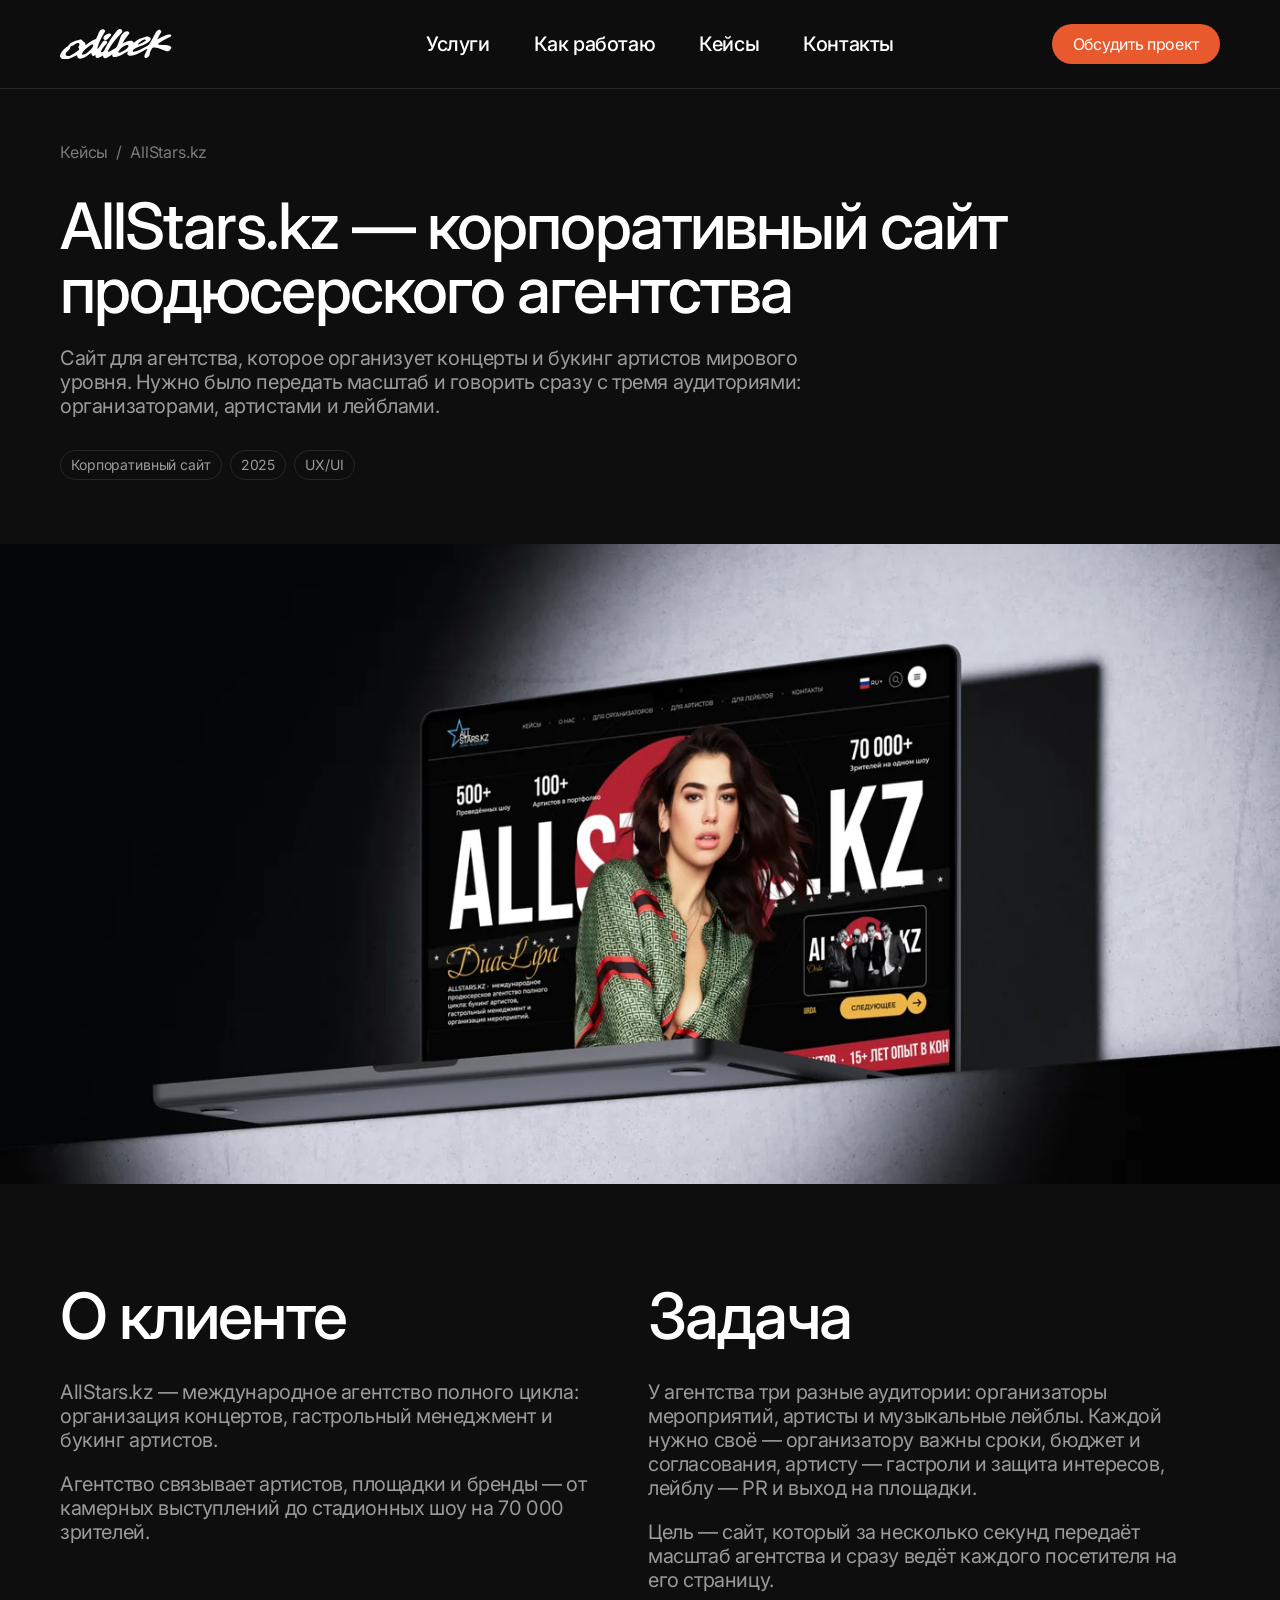
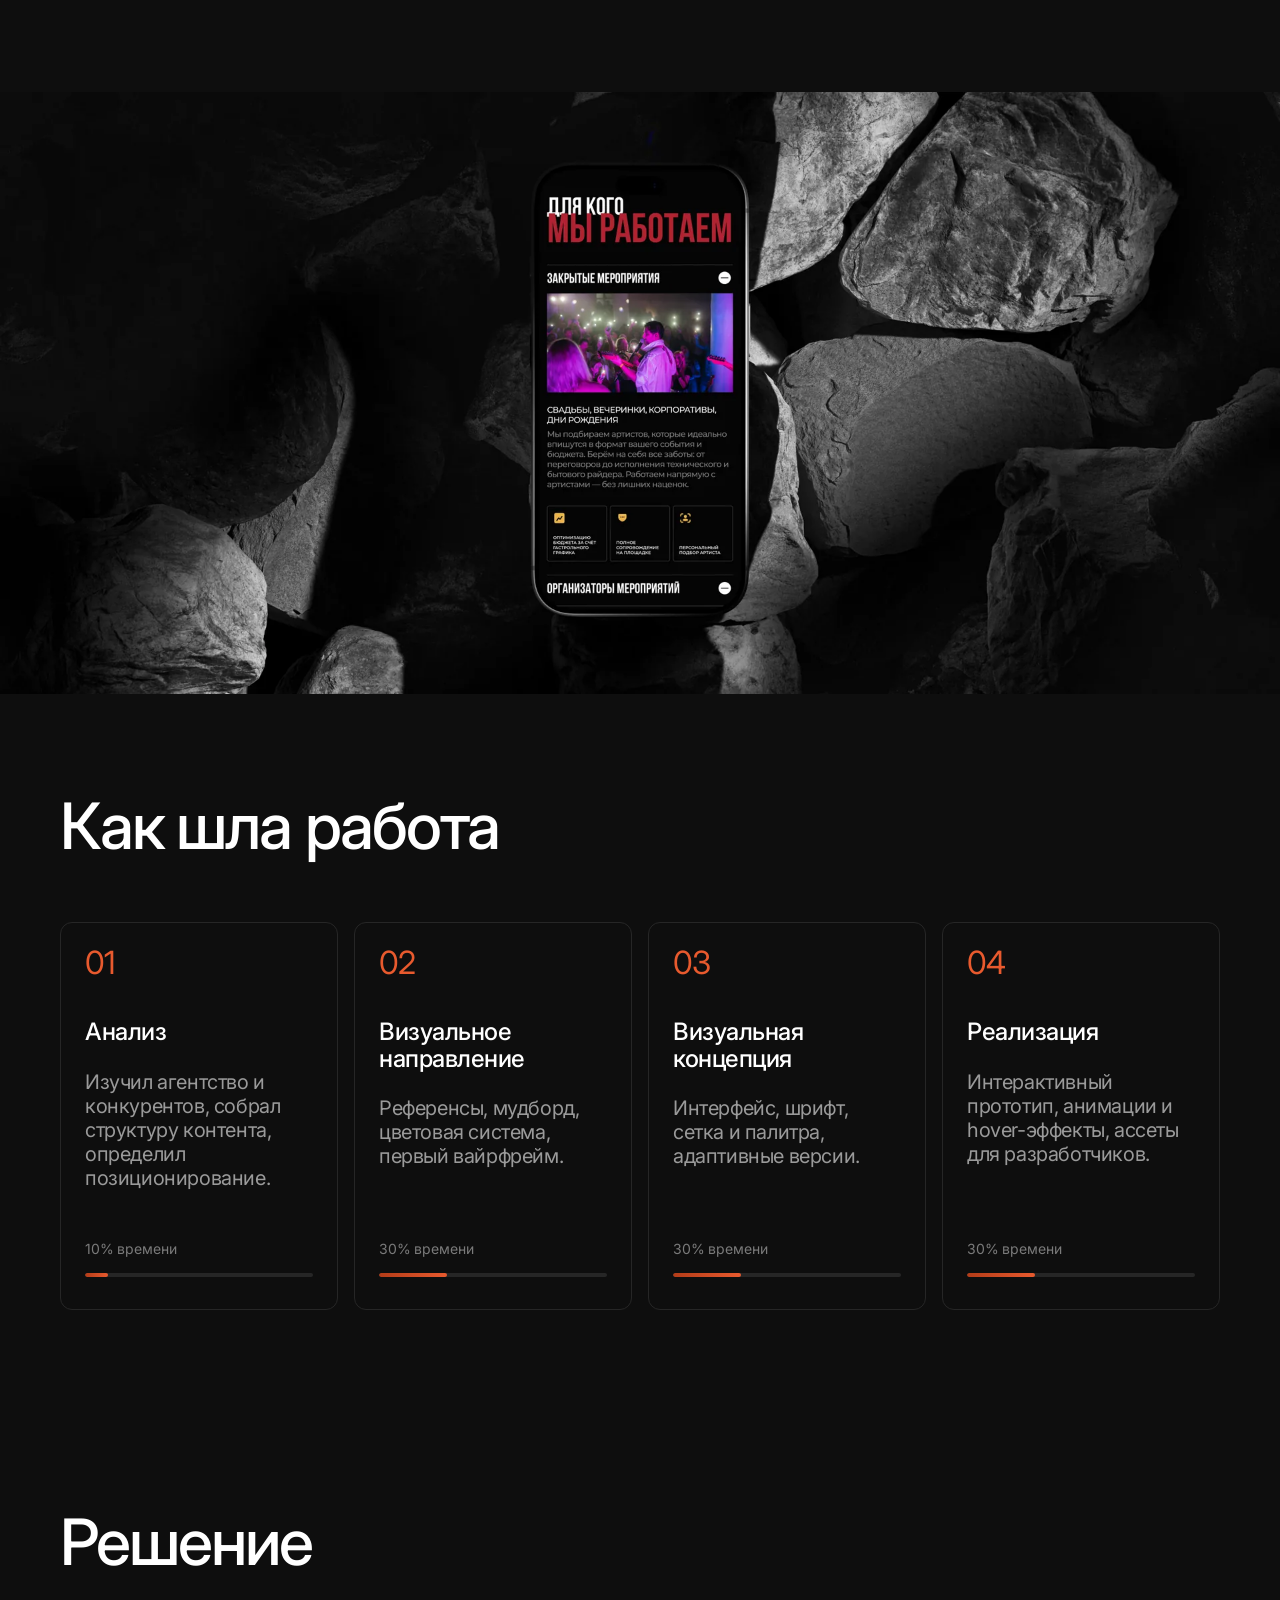
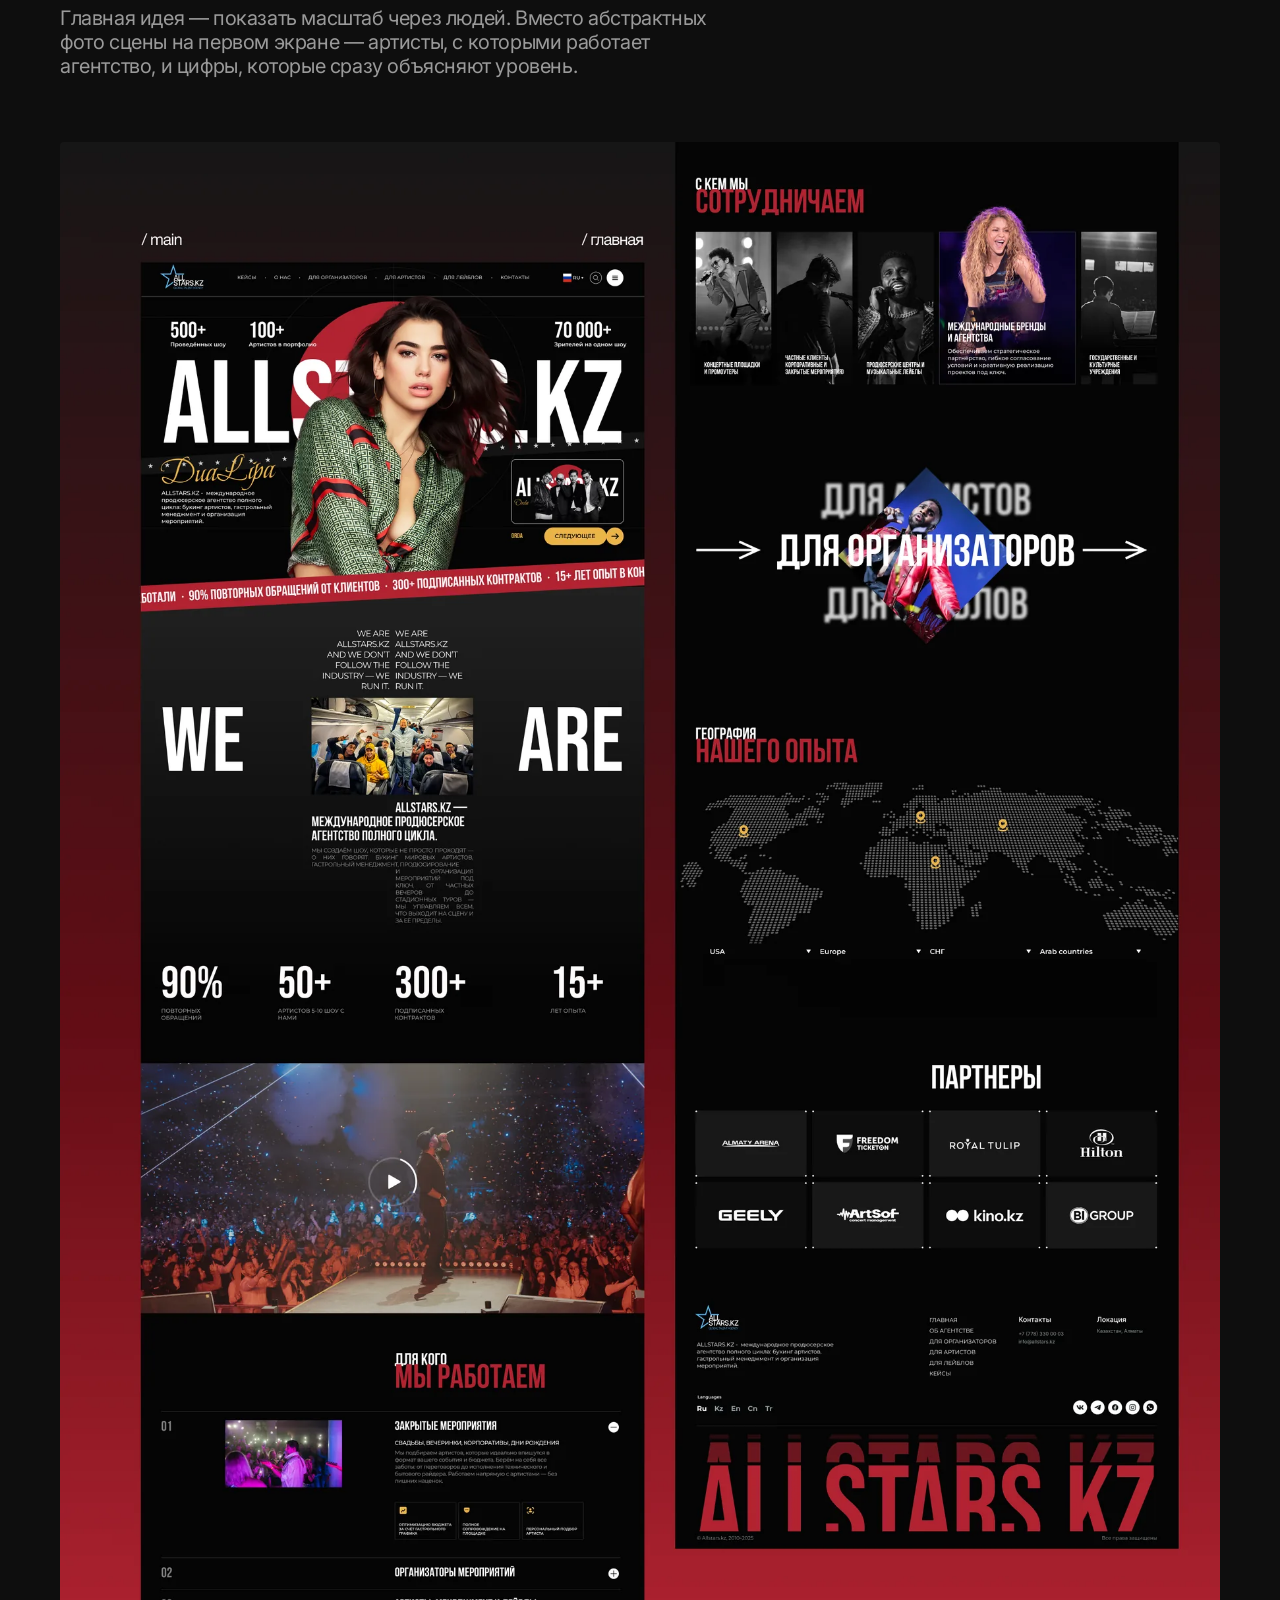
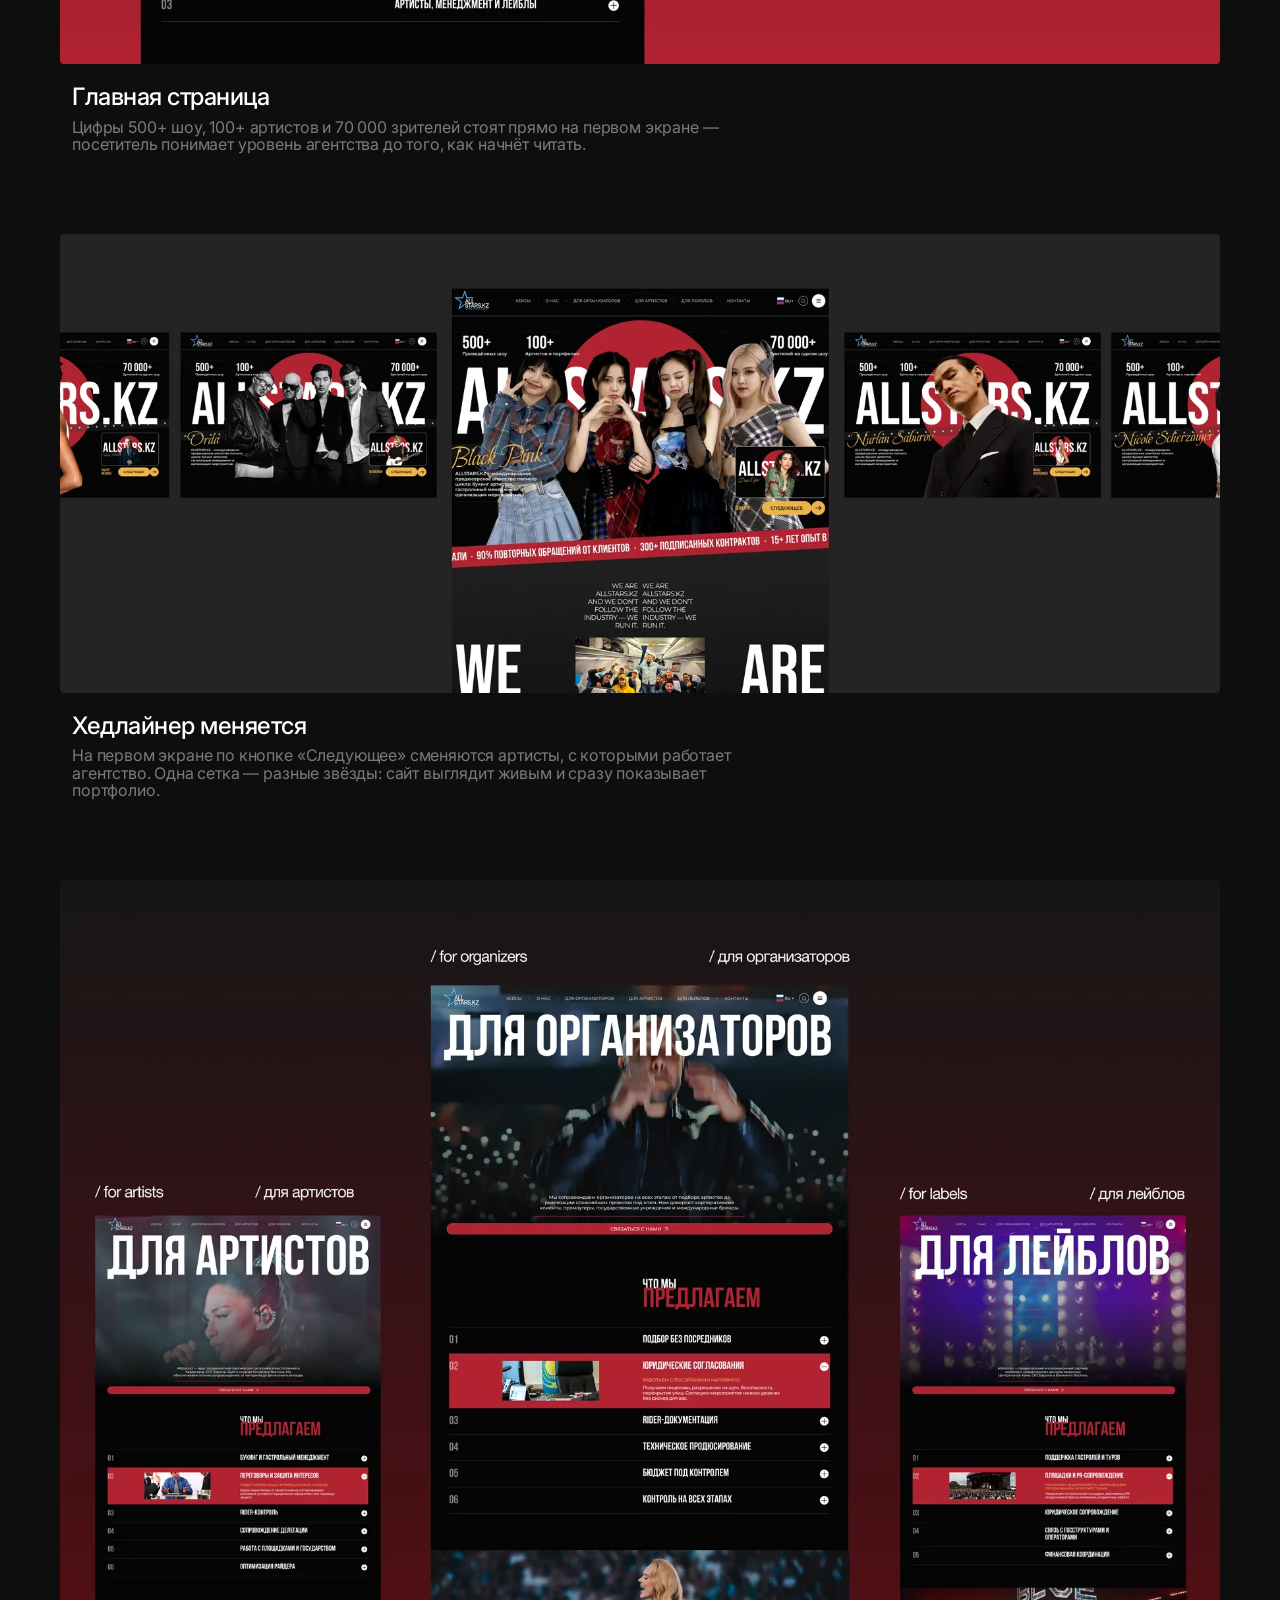
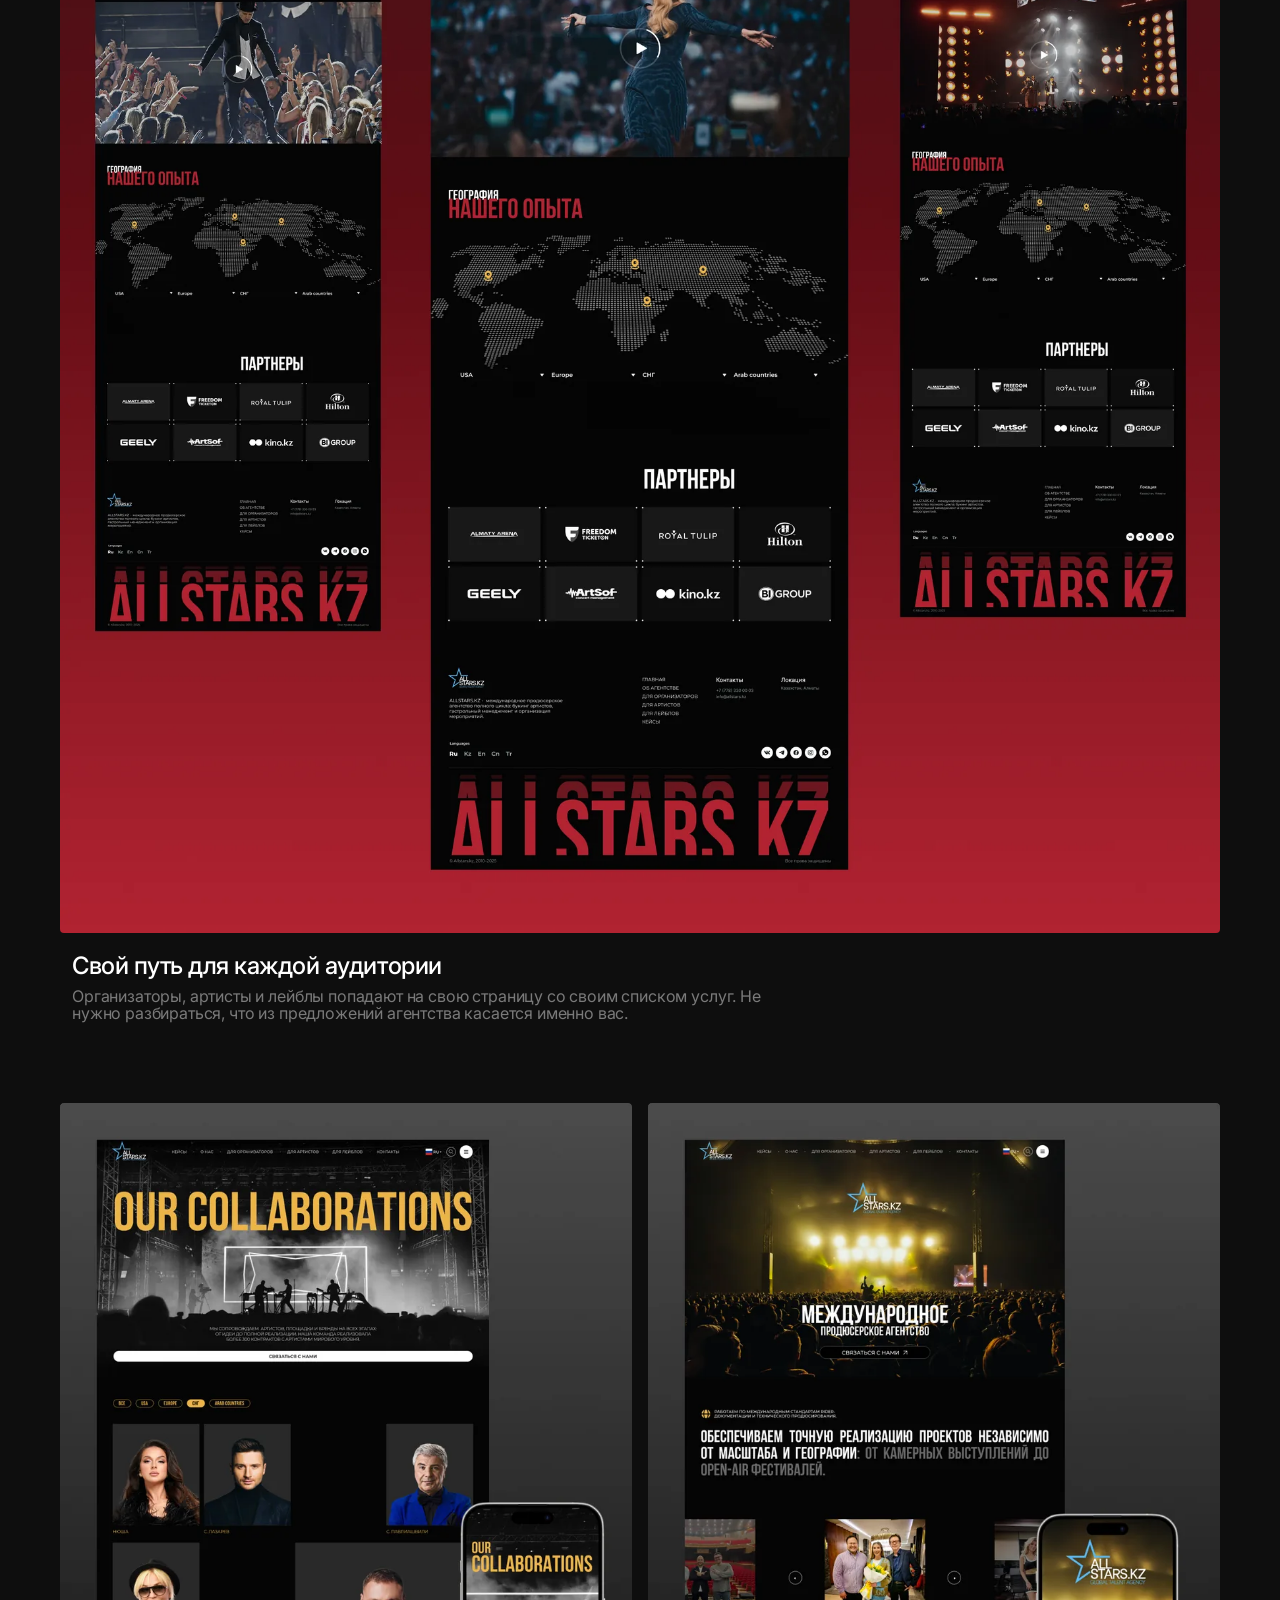
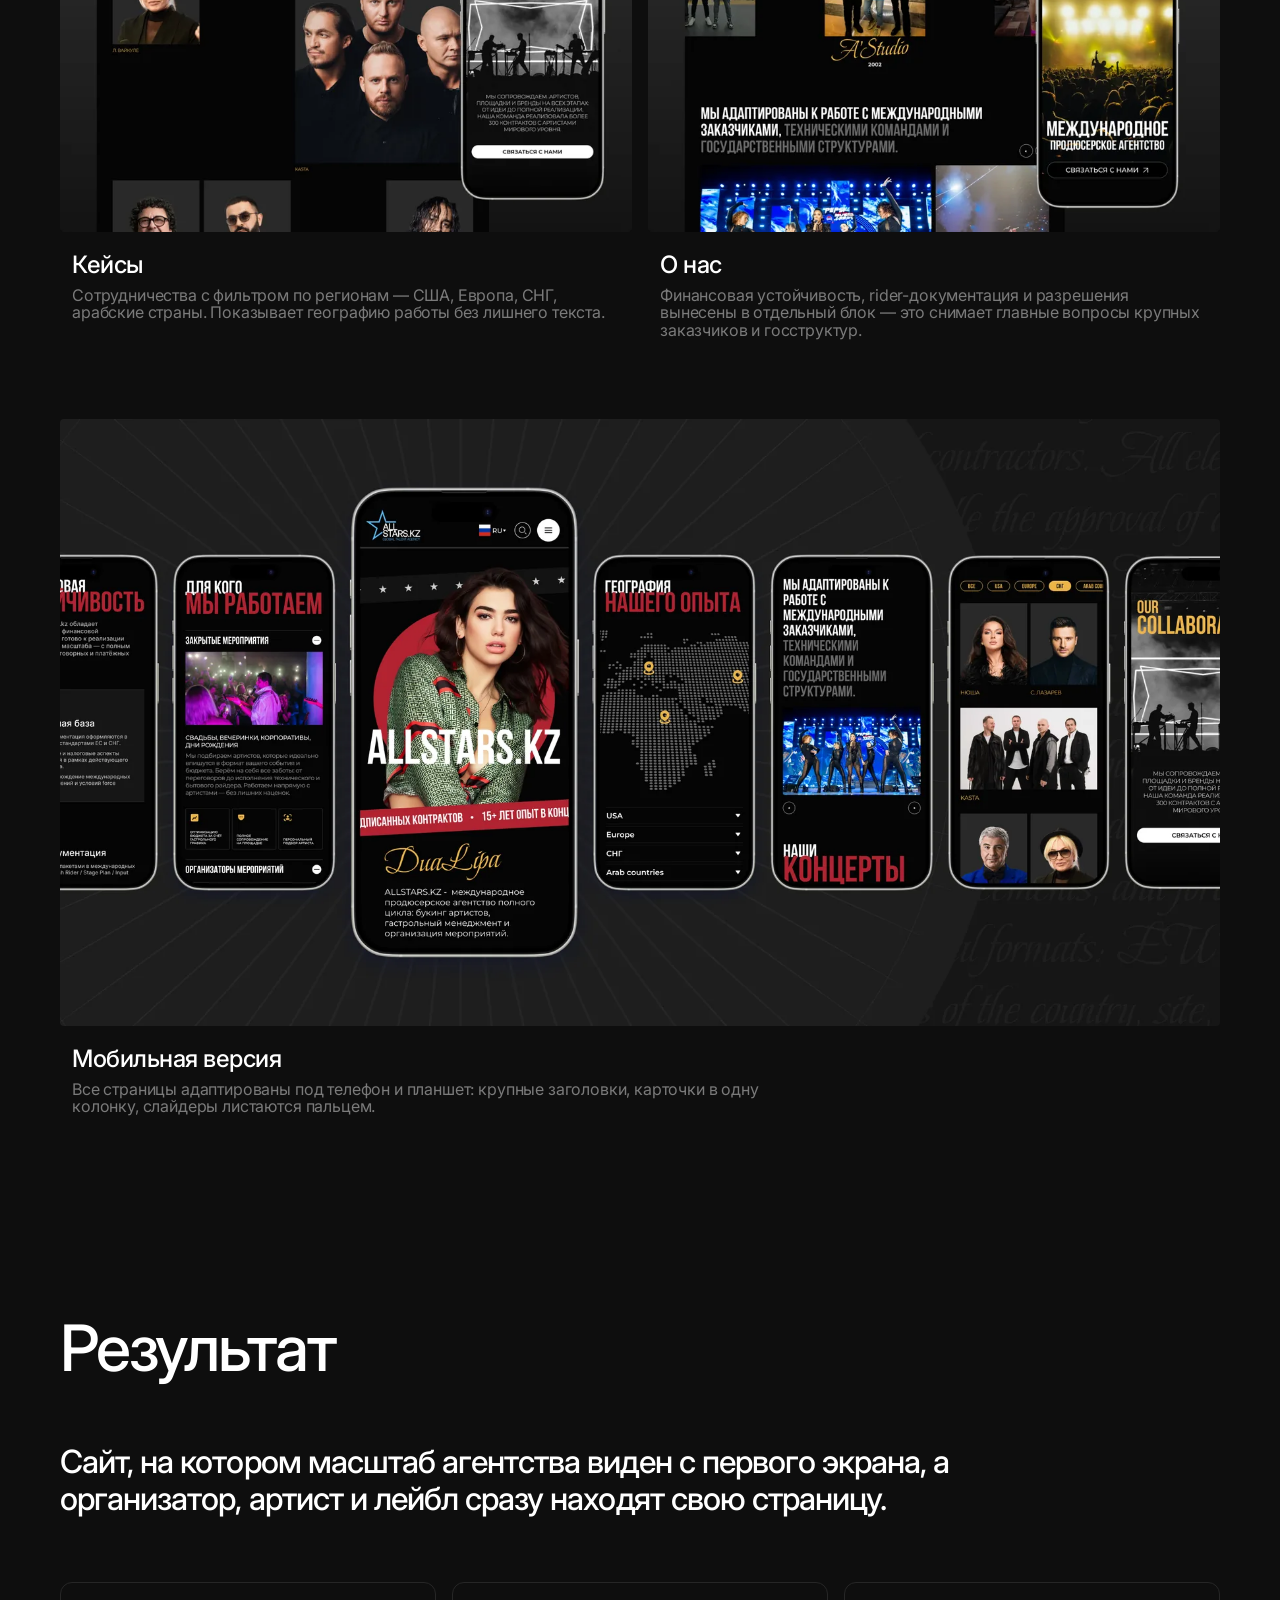
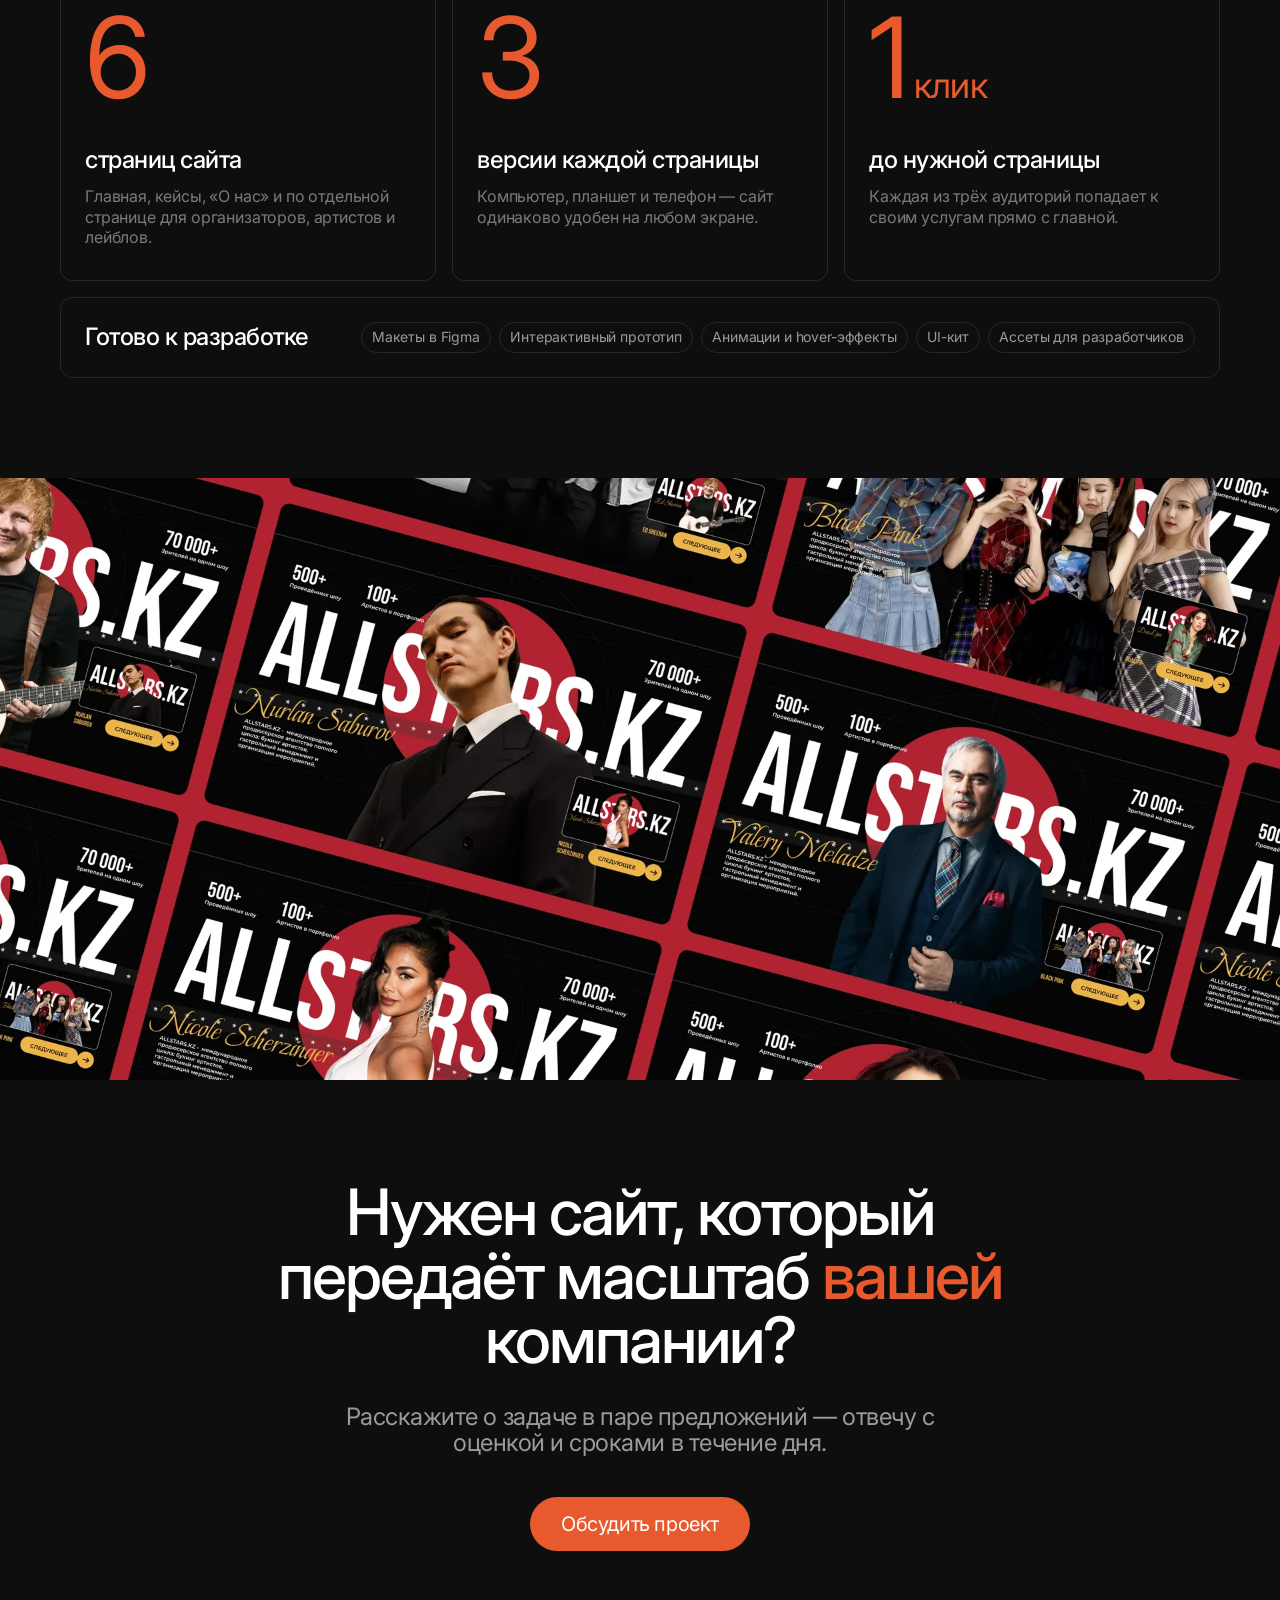
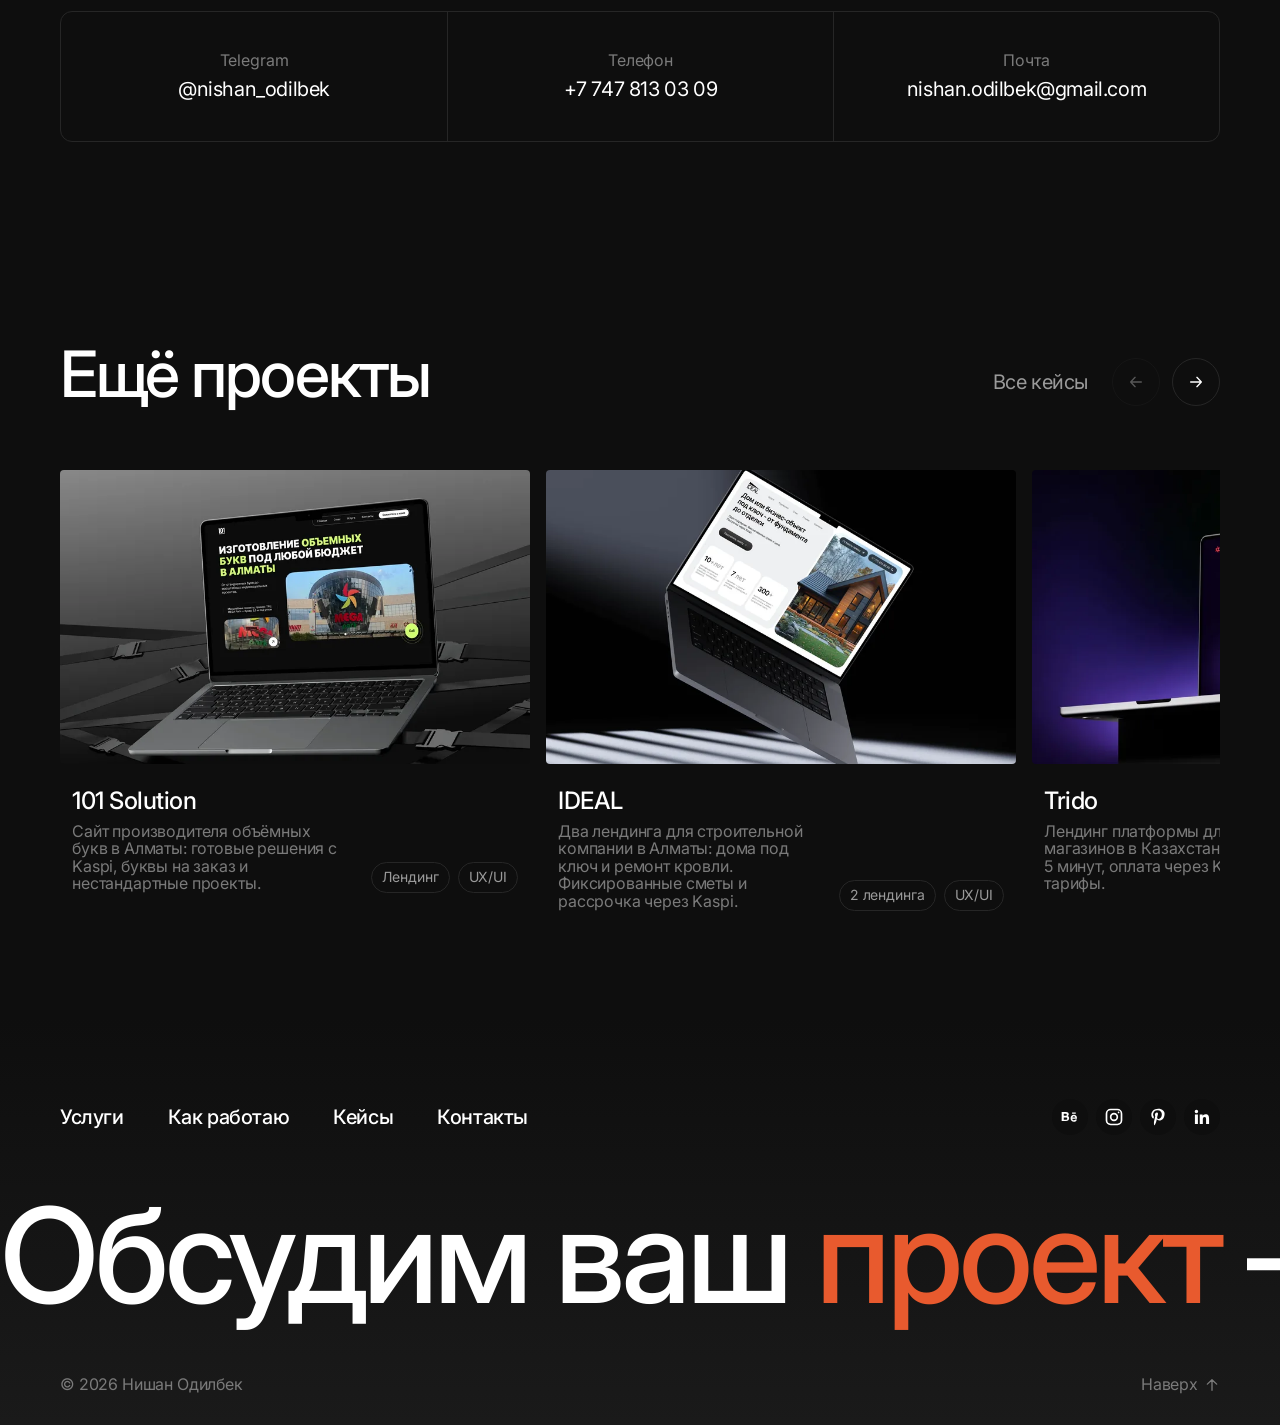
==== commit f0682065: "Обновить сайт до актуальной версии - Страницы кейсов IDEAL, Ханская баня и 101 Solution - Фото для к" ====
--- a/cases/allstars.html
+++ b/cases/allstars.html
@@ -1,402 +1,405 @@
-<!doctype html>
-<html lang="ru">
-<head>
-  <meta charset="utf-8">
-  <meta name="viewport" content="width=device-width, initial-scale=1">
-  <title>AllStars.kz — корпоративный сайт продюсерского агентства | Кейс Нишана Одилбека</title>
-  <meta name="description" content="Кейс: корпоративный сайт для международного продюсерского агентства AllStars.kz. Отдельные страницы для организаторов, артистов и лейблов, адаптивы 1440 / 834 / 430.">
-  <meta name="theme-color" content="#0E0E0E">
-  <link rel="icon" href="../favicon.svg" type="image/svg+xml">
-
-  <meta property="og:type" content="article">
-  <meta property="og:locale" content="ru_RU">
-  <meta property="og:title" content="AllStars.kz — корпоративный сайт продюсерского агентства">
-  <meta property="og:description" content="Сайт, который передаёт масштаб агентства и ведёт каждую аудиторию на свою страницу.">
-
-  <link rel="preconnect" href="https://fonts.googleapis.com">
-  <link rel="preconnect" href="https://fonts.gstatic.com" crossorigin>
-  <link rel="stylesheet" href="https://fonts.googleapis.com/css2?family=Inter:wght@400;500&display=swap">
-  <link rel="stylesheet" href="../css/styles.css?v=8">
-  <script>document.documentElement.classList.add('js');</script>
-</head>
-<body class="page-case">
-
-<svg width="0" height="0" style="position:absolute" aria-hidden="true">
-  <symbol id="logo" viewBox="0 0 164 45">
-    <path fill="currentColor" d="M113.984 22.6043C114.019 22.6462 114.05 22.6882 114.081 22.7328C114.395 22.6984 114.722 22.7063 115.023 22.6228C118.389 21.6813 121.446 20.1015 124.286 18.093C124.668 17.8235 125.019 17.4573 125.272 17.0654C125.805 16.2467 125.458 15.5143 124.48 15.4961C123.786 15.4855 123.039 15.5876 122.403 15.8518C119.343 17.1202 116.767 19.0791 114.612 21.5845C114.356 21.8854 114.191 22.2618 113.984 22.6043ZM86.8455 34.6163C86.8455 34.6216 86.8455 34.6269 86.8455 34.6322C87.0341 34.6061 87.2276 34.6035 87.4079 34.5509C87.9362 34.3967 88.4722 34.258 88.9798 34.0464C92.1077 32.736 95.0104 31.0439 97.6156 28.8628C98.5518 28.0781 99.4645 27.2546 100.021 26.1351C100.767 24.6339 100.032 23.4335 98.353 23.3942C98.209 23.3889 98.0521 23.3734 97.9187 23.4127C97.0634 23.6765 96.1612 23.8545 95.3664 24.2415C91.8957 25.931 89.0607 28.4289 86.6259 31.389C86.1708 31.9434 85.7918 32.5844 85.4988 33.2383C85.1613 33.9942 85.6217 34.6008 86.4532 34.6322C86.5839 34.6375 86.7147 34.6216 86.8455 34.6163ZM47.1001 22.8163C46.114 22.921 45.1465 23.449 44.2125 24.0427C41.3046 25.8943 38.7024 28.1227 36.2903 30.573C35.0461 31.8391 33.8434 33.1491 32.925 34.6791C32.6378 35.1579 32.3978 35.6912 32.2689 36.2328C32.1026 36.9282 32.5263 37.4906 33.2372 37.5587C33.6877 37.6006 34.1711 37.5613 34.6069 37.4385C36.1474 37.0095 37.5145 36.209 38.8434 35.3408C41.9361 33.3192 44.6615 30.8999 46.8472 27.9031C47.585 26.8936 48.2736 25.8448 48.6308 24.6286C48.9611 23.5015 48.3821 22.7588 47.1001 22.8163ZM11.9555 39.5856C11.9631 39.549 11.9706 39.5123 11.9782 39.4756C13.1604 39.3815 14.3052 39.1279 15.3949 38.6517C17.5454 37.7129 19.5644 36.5284 21.5097 35.2286C23.2491 34.0672 24.9778 32.8773 26.6185 31.5829C27.9806 30.5076 28.249 29.4172 27.3385 27.9685C26.8184 27.1419 26.823 26.2919 27.2678 25.4393C27.5898 24.8221 27.9307 24.2128 28.2539 23.5956C29.1058 21.9663 28.1073 20.9201 26.8838 20.6245C26.4571 20.5225 25.9843 20.4991 25.5493 20.5618C24.1456 20.7553 22.9346 21.43 21.8008 22.2358C20.0448 23.483 18.2828 24.7125 16.2233 25.4291C15.7101 25.6067 15.3771 25.9835 15.1945 26.4881C15.0857 26.7889 14.987 27.0947 14.9152 27.4035C14.5237 29.1009 13.6279 30.466 12.2703 31.5489C11.4861 32.171 10.6905 32.7908 9.96482 33.4787C9.09969 34.3026 8.43413 35.2728 8.22663 36.4891C8.01952 37.7027 8.55052 38.7224 9.71386 39.1226C10.4293 39.3683 11.2064 39.4363 11.9555 39.5856ZM62.926 38.8063C61.6002 39.5697 60.3057 40.3491 58.9795 41.071C57.7897 41.7169 56.5613 42.2872 55.1939 42.4675C53.1534 42.7396 51.7659 41.4425 51.9046 39.3868C51.9299 39.0127 51.9575 38.6362 51.9874 38.2205C51.4688 38.4896 51.0108 38.7723 50.5202 38.9737C50.0538 39.1646 49.5624 39.3422 49.0666 39.4076C47.317 39.6378 46.0327 38.3013 46.1461 36.4131C46.1767 35.9059 46.2342 35.4009 46.2864 34.8125C46.06 34.9618 45.874 35.0767 45.6926 35.1995C43.4294 36.7321 41.1832 38.2885 38.8997 39.7893C36.864 41.1258 34.7278 42.2899 32.3736 42.9672C31.5557 43.2026 30.6955 43.3621 29.847 43.4063C26.9972 43.5583 24.8644 41.3798 24.999 38.5236C25.0024 38.4555 25.0096 38.3875 25.0198 38.2594C24.1048 38.7224 23.2434 39.1668 22.3756 39.5985C19.0795 41.2331 15.7777 42.8572 12.2526 43.9581C9.9346 44.6827 7.57693 45.0516 5.15539 44.536C3.25014 44.1282 1.62042 43.2861 0.598435 41.5366C-0.0614689 40.4043 -0.137445 39.1982 0.18457 37.951C0.681954 36.0287 1.67445 34.3574 2.86349 32.7988C4.64704 30.4634 6.65509 28.3503 9.10687 26.6975C9.8896 26.1691 10.7007 25.6827 11.4929 25.1698C12.1248 24.7593 12.6415 24.2336 13.0145 23.5748C13.866 22.071 15.1537 21.0248 16.596 20.1381C18.9177 18.7129 21.4731 17.8107 24.0167 16.8979C25.4756 16.3775 26.9794 15.972 28.4792 15.5744C28.9886 15.4387 29.5499 15.4436 30.0828 15.47C31.5266 15.5403 32.5716 16.2728 33.2599 17.5253C33.4163 17.8133 33.5819 18.0458 33.9126 18.1792C36.1516 19.0893 37.1486 20.8834 37.4094 23.1852C37.4158 23.2426 37.4219 23.2974 37.4309 23.3549C37.4328 23.3681 37.4453 23.3787 37.4797 23.4282C37.7276 23.2634 37.9805 23.1013 38.2273 22.9312C41.6451 20.5565 45.1343 18.2945 48.7838 16.291C49.4566 15.9198 50.1486 15.543 50.8781 15.3287C52.1397 14.9545 52.9803 14.131 53.5237 13.0194C54.2634 11.505 54.9241 9.95156 55.5692 8.39553C56.2363 6.78432 56.7326 5.10018 57.7164 3.63297C58.8045 2.01156 60.2116 0.824414 62.2068 0.541706C63.5198 0.358777 64.6994 0.680414 65.5702 1.7606C66.1768 2.51386 66.2294 3.32986 65.7297 4.15077C65.3268 4.80992 64.885 5.44298 64.4534 6.08097C62.0632 9.61179 60.1931 13.417 58.5717 17.353C57.0912 20.9462 55.7809 24.5998 54.6731 28.3242C54.6123 28.5279 54.562 28.7373 54.489 29.0094C55.2763 28.7373 55.8988 28.3242 56.3402 27.7304C57.2246 26.5455 58.0645 25.3191 58.8854 24.0873C60.0128 22.3926 61.0771 20.6559 62.2253 18.9744C63.0648 17.748 64.2443 16.966 65.7376 16.7487C67.2022 16.5344 68.6014 17.455 68.9623 18.8202C69.1974 19.7016 68.8523 20.4284 68.3213 21.0743C67.3356 22.2773 66.3049 23.4463 65.3113 24.6444C63.3837 26.9639 61.6811 29.4433 60.1538 32.0455C59.9448 32.4038 59.7928 32.812 59.6938 33.2145C59.5604 33.7587 59.8635 34.1272 60.4259 34.1537C61.3152 34.1979 62.0552 33.7561 62.7718 33.3245C63.7107 32.7621 64.4405 31.988 64.9163 30.9785C67.401 25.7193 70.4008 20.758 73.6202 15.9277C75.4744 13.1422 77.3389 10.3624 79.3031 7.65779C80.7389 5.68602 82.3002 3.8004 83.8982 1.95675C84.7924 0.923435 85.9667 0.196634 87.3765 0.0292013C88.8358 -0.146168 89.9473 0.476317 90.7399 1.68198C91.5139 2.86157 91.4826 4.08539 90.6586 5.18636C89.8687 6.24046 88.9824 7.23184 88.0538 8.16802C83.0508 13.2156 78.5237 18.6501 74.6112 24.5817C73.2434 26.6555 72.0377 28.834 70.7852 30.9785C70.5391 31.3996 70.3796 31.8834 70.2568 32.3569C70.0894 33.0002 70.4711 33.4526 71.125 33.3505C71.6768 33.2617 72.2497 33.1151 72.7362 32.8513C74.7813 31.7473 76.8029 30.5968 78.8246 29.4486C79.4807 29.0771 80.1191 28.6692 80.7623 28.269C81.615 27.7384 82.3002 27.0293 82.8547 26.1978C83.877 24.6626 84.6303 22.9913 85.266 21.2705C86.158 18.8591 87.0129 16.4323 87.8289 13.9922C88.9144 10.7517 90.6378 7.93519 93.1875 5.64669C94.4536 4.50906 95.8317 3.53356 97.5812 3.29319C98.8602 3.11517 99.9797 3.46819 100.843 4.45956C101.596 5.32507 101.656 6.3531 100.971 7.30743C100.225 8.34831 99.4566 9.37369 98.6432 10.3594C95.9258 13.6498 93.737 17.2823 91.6787 21.0014C91.6394 21.0717 91.616 21.1503 91.5427 21.3204C92.3246 20.936 93.0125 20.575 93.7185 20.2534C96.4201 19.0239 99.1452 17.8549 102.082 17.2929C102.987 17.1202 103.902 17.0574 104.813 17.2589C106.4 17.604 107.454 18.5349 107.906 20.1147C107.928 20.1827 107.951 20.2507 107.985 20.3551C108.043 20.3188 108.092 20.3003 108.124 20.2662C110.388 17.9517 113.051 16.1968 115.941 14.7742C118.739 13.3958 121.626 12.2503 124.684 11.5809C126.441 11.1939 128.217 10.9822 130.003 11.3742C130.479 11.4789 130.958 11.6595 131.376 11.9052C132.846 12.7734 133.286 14.3687 132.535 15.9066C131.983 17.0416 131.154 17.9517 130.218 18.7703C127.843 20.8392 125.102 22.3038 122.196 23.449C119.058 24.6837 115.888 25.8316 112.732 27.0191C110.707 27.7826 108.848 28.8208 107.397 30.4634C107.038 30.8689 106.725 31.3501 106.507 31.8467C106.17 32.626 106.56 33.2984 107.412 33.3245C108.184 33.3505 108.981 33.267 109.732 33.0837C112.295 32.4616 114.733 31.465 117.131 30.3848C120.915 28.6851 124.595 26.7836 128.112 24.5817C129.645 23.6217 130.79 22.2826 131.711 20.7787C133.068 18.5587 134.347 16.2909 135.579 13.9975C137.153 11.0658 138.639 8.08676 140.174 5.13421C140.94 3.66171 141.903 2.36456 143.474 1.65855C144.672 1.11959 145.875 0.999409 147.076 1.67934C148.342 2.40123 148.737 3.82119 147.936 5.04009C145.941 8.0894 144.364 11.364 142.661 14.5754C142.58 14.7296 142.517 14.8918 142.392 15.1666C142.648 15.0411 142.821 14.9651 142.985 14.8763C146.932 12.7839 151.001 10.9584 155.121 9.23498C156.679 8.58377 158.272 8.00588 159.99 7.99265C160.576 7.98736 161.188 8.06332 161.745 8.23869C163.073 8.66502 163.343 9.88354 162.331 10.8382C161.936 11.2098 161.463 11.5261 160.976 11.7744C158.518 13.0323 155.989 14.1676 153.585 15.5196C150.585 17.209 147.68 19.0632 144.74 20.8574C144.434 21.0429 144.149 21.2863 143.906 21.5505C143.532 21.9508 143.6 22.4213 144.11 22.599C144.691 22.8004 145.313 22.9418 145.925 22.989C148.752 23.198 151.584 23.3496 154.414 23.5563C156.334 23.695 158.227 24.0114 160.042 24.6785C160.681 24.9113 161.311 25.2015 161.886 25.5598C163.053 26.2866 163.322 27.2727 162.744 28.5279C162.208 29.6946 161.316 30.5707 160.325 31.3474C159.582 31.9306 158.756 32.3516 157.825 32.5293C156.859 32.7179 155.952 32.485 155.058 32.132C152.531 31.1354 150.023 30.0869 147.466 29.1817C144.612 28.1696 141.691 27.3774 138.662 27.066C136.774 26.8698 135.307 27.5108 134.318 29.1764C133.387 30.7431 132.446 32.307 131.944 34.0698C131.666 35.04 131.496 36.0522 131.369 37.0564C131.057 39.4703 128.994 41.7929 126.627 42.3159C124.686 42.7449 123.305 41.4739 123.68 39.5149C123.86 38.5682 124.171 37.6241 124.564 36.7453C125.56 34.5169 126.64 32.3229 127.681 30.1157C127.856 29.7388 128.01 29.3518 128.225 28.8495C127.754 29.0903 127.393 29.2657 127.043 29.4539C123.904 31.1327 120.789 32.8588 117.622 34.4802C114.581 36.0393 111.466 37.4487 108.152 38.3509C106.162 38.8898 104.143 39.2613 102.074 39.0259C101.347 38.942 100.61 38.7458 99.9377 38.4582C98.8341 37.985 98.3397 36.991 98.6066 35.8167C98.8288 34.831 99.1716 33.8684 99.4721 32.8562C99.3126 32.9401 99.1297 33.0316 98.9517 33.1283C96.6034 34.4334 94.2677 35.7672 91.8983 37.0356C89.1393 38.516 86.3224 39.8706 83.2704 40.6499C81.9132 40.995 80.5348 41.2252 79.1224 41.0789C78.7773 41.0422 78.427 40.9924 78.0921 40.9035C76.761 40.5452 76.2118 39.6586 76.4862 38.3146C76.5674 37.9196 76.6903 37.5379 76.8184 37.0643C76.0731 37.5953 75.4143 38.1105 74.7106 38.5576C72.9452 39.6797 71.1824 40.8121 69.3728 41.8582C68.3137 42.4728 67.1447 42.8704 65.879 42.7944C64.4273 42.7083 63.4359 41.845 63.1615 40.4118C63.0595 39.8759 63.002 39.329 62.926 38.8063Z"/>
-    <path fill="currentColor" d="M72.0143 6.47656C72.582 6.58126 73.1753 6.61525 73.709 6.80876C74.9487 7.25324 75.2624 8.38823 74.4543 9.42117C73.9339 10.0856 73.356 10.7028 72.8042 11.3412C71.9957 12.2747 71.193 13.2135 70.377 14.1444C69.5349 15.1044 68.4835 15.711 67.2283 15.9699C65.5543 16.3127 63.9461 15.3947 63.572 13.8595C63.3524 12.9441 63.6634 12.136 64.1684 11.3907C65.2614 9.77457 66.76 8.61841 68.4521 7.69243C69.5583 7.08846 70.7247 6.65193 72.0143 6.47656Z"/>
-  </symbol>
-  <symbol id="i-arrow-right" viewBox="0 0 24 24"><path d="M13.3333 19L20 12L13.3333 5M20 12L4 12" fill="none" stroke="currentColor" stroke-width="2" stroke-linecap="round" stroke-linejoin="round"/></symbol>
-  <symbol id="i-arrow-up" viewBox="0 0 24 24"><path d="M19 10.6667L12 4L5 10.6667M12 4V20" fill="none" stroke="currentColor" stroke-width="2" stroke-linecap="round" stroke-linejoin="round"/></symbol>
-</svg>
-
-<header class="header is-dark" id="top">
-  <div class="container header__inner">
-    <a class="header__logo" href="../index.html" aria-label="Odilbek — на главную">
-      <svg class="logo" width="164" height="45"><use href="#logo"/></svg>
-    </a>
-    <nav class="header__nav" aria-label="Основное меню">
-      <a href="../index.html#services">Услуги</a>
-      <a href="../index.html#process">Как работаю</a>
-      <a href="../index.html#cases">Кейсы</a>
-      <a href="#contacts">Контакты</a>
-    </nav>
-    <a class="btn btn--sm header__cta" href="https://t.me/nishan_odilbek" target="_blank" rel="noopener" data-goal="cta_header">
-      <span class="only-desktop">Обсудить проект</span><span class="only-tablet">Написать</span>
-    </a>
-    <button class="burger" type="button" aria-label="Открыть меню" aria-expanded="false" aria-controls="menu">
-      <span></span><span></span>
-    </button>
-  </div>
-</header>
-
-<div class="menu" id="menu" aria-hidden="true">
-  <div class="container menu__top">
-    <a class="header__logo" href="../index.html" aria-label="Odilbek — на главную" data-menu-close>
-      <svg class="logo" width="164" height="45"><use href="#logo"/></svg>
-    </a>
-    <button class="menu__close" type="button" aria-label="Закрыть меню" data-menu-close>
-      <span></span><span></span>
-    </button>
-  </div>
-  <nav class="container menu__nav" aria-label="Мобильное меню">
-    <a href="../index.html#services" data-menu-close><span class="menu__num">01</span>Услуги</a>
-    <a href="../index.html#process" data-menu-close><span class="menu__num">02</span>Как работаю</a>
-    <a href="../index.html#cases" data-menu-close><span class="menu__num">03</span>Кейсы</a>
-    <a href="#contacts" data-menu-close><span class="menu__num">04</span>Контакты</a>
-  </nav>
-  <div class="container menu__bottom">
-    <a class="btn btn--block" href="https://t.me/nishan_odilbek" target="_blank" rel="noopener" data-goal="cta_menu">Написать в Telegram</a>
-    <div class="menu__contacts">
-      <a href="tel:+77478130309" data-goal="phone_click">+7 747 813 03 09</a>
-      <a href="mailto:nishan.odilbek@gmail.com" data-goal="email_click">nishan.odilbek@gmail.com</a>
-    </div>
-  </div>
-</div>
-
-<main class="dark">
-
-  <!-- 1. Первый экран кейса -->
-  <section class="case-hero">
-    <div class="container">
-      <nav class="crumbs body-ss" aria-label="Навигация">
-        <a href="../index.html#cases">Кейсы</a><span aria-hidden="true">/</span><span>AllStars.kz</span>
-      </nav>
-      <h1 class="h2 case-hero__title" data-reveal>AllStars.kz — корпоративный сайт продюсерского агентства</h1>
-      <p class="body case-hero__lead" data-reveal>Сайт для агентства, которое организует концерты и букинг артистов мирового уровня. Нужно было передать масштаб и говорить сразу с тремя аудиториями: организаторами, артистами и лейблами.</p>
-      <ul class="tags" data-reveal>
-        <li>Корпоративный сайт</li>
-        <li>2025</li>
-        <li>UX/UI</li>
-      </ul>
-    </div>
-  </section>
-
-  <div class="ph case-cover">
-    <img src="../assets/img/cases/allstars-cover-2000.webp"
-         srcset="../assets/img/cases/allstars-cover-800.webp 800w, ../assets/img/cases/allstars-cover-1400.webp 1400w, ../assets/img/cases/allstars-cover-2000.webp 2000w"
-         sizes="100vw" width="2000" height="1500" alt="Сайт AllStars.kz на ноутбуке" fetchpriority="high" decoding="async">
-  </div>
-
-  <!-- 2–3. О клиенте и Задача: две колонки -->
-  <section class="section">
-    <div class="container case-duo">
-      <div class="case-duo__col" data-reveal>
-        <h2 class="h2">О клиенте</h2>
-        <p class="body">AllStars.kz — международное агентство полного цикла: организация концертов, гастрольный менеджмент и букинг артистов.</p>
-        <p class="body">Агентство связывает артистов, площадки и бренды — от камерных выступлений до стадионных шоу на 70&nbsp;000 зрителей.</p>
-      </div>
-      <div class="case-duo__col" data-reveal>
-        <h2 class="h2">Задача</h2>
-        <p class="body">У агентства три разные аудитории: организаторы мероприятий, артисты и музыкальные лейблы. Каждой нужно своё — организатору важны сроки, бюджет и согласования, артисту — гастроли и защита интересов, лейблу — PR и выход на площадки.</p>
-        <p class="body">Цель — сайт, который за несколько секунд передаёт масштаб агентства и сразу ведёт каждого посетителя на его страницу.</p>
-      </div>
-    </div>
-  </section>
-
-  <div class="case-bleed">
-    <img src="../assets/img/cases/allstars/1-1920.webp" srcset="../assets/img/cases/allstars/1-960.webp 960w, ../assets/img/cases/allstars/1-1920.webp 1920w, ../assets/img/cases/allstars/1-2880.webp 2880w" sizes="100vw" width="2880" height="1354" alt="Мобильный экран «Для кого мы работаем»" loading="lazy" decoding="async">
-  </div>
-
-  <!-- 4. Процесс: длина полоски = доля времени этапа -->
-  <section class="section">
-    <div class="container">
-      <h2 class="h2 section__title" data-reveal>Как шла работа</h2>
-      <ol class="steps">
-        <li class="card step step--share" style="--share: .1" data-reveal>
-          <span class="num">01</span>
-          <h3 class="h4 step__title">Анализ</h3>
-          <p class="body muted">Изучил агентство и конкурентов, собрал структуру контента, определил позиционирование.</p>
-          <p class="body-s step__share">10% времени</p>
-          <span class="step__line"></span>
-        </li>
-        <li class="card step step--share" style="--share: .3" data-reveal>
-          <span class="num">02</span>
-          <h3 class="h4 step__title">Визуальное направление</h3>
-          <p class="body muted">Референсы, мудборд, цветовая система, первый вайрфрейм.</p>
-          <p class="body-s step__share">30% времени</p>
-          <span class="step__line"></span>
-        </li>
-        <li class="card step step--share" style="--share: .3" data-reveal>
-          <span class="num">03</span>
-          <h3 class="h4 step__title">Визуальная концепция</h3>
-          <p class="body muted">Интерфейс, шрифт, сетка и палитра, адаптивные версии.</p>
-          <p class="body-s step__share">30% времени</p>
-          <span class="step__line"></span>
-        </li>
-        <li class="card step step--share" style="--share: .3" data-reveal>
-          <span class="num">04</span>
-          <h3 class="h4 step__title">Реализация</h3>
-          <p class="body muted">Интерактивный прототип, анимации и hover-эффекты, ассеты для разработчиков.</p>
-          <p class="body-s step__share">30% времени</p>
-          <span class="step__line"></span>
-        </li>
-      </ol>
-    </div>
-  </section>
-
-  <!-- 5. Решение -->
-  <section class="section">
-    <div class="container">
-      <div class="case-split">
-        <h2 class="h2" data-reveal>Решение</h2>
-        <div class="case-split__body" data-reveal>
-          <p class="body">Главная идея — показать масштаб через людей. Вместо абстрактных фото сцены на первом экране — артисты, с которыми работает агентство, и цифры, которые сразу объясняют уровень.</p>
-        </div>
-      </div>
-
-      <figure class="case-figure" data-reveal>
-        <div class="case-img"><img src="../assets/img/cases/allstars/2-1760.webp" srcset="../assets/img/cases/allstars/2-960.webp 960w, ../assets/img/cases/allstars/2-1760.webp 1760w, ../assets/img/cases/allstars/2-2640.webp 2640w" sizes="(min-width: 768px) 92vw, 100vw" width="2640" height="3464" alt="Главная страница AllStars.kz" loading="lazy" decoding="async"></div>
-        <figcaption>
-          <h3 class="h4">Главная страница</h3>
-          <p class="body-ss">Цифры 500+ шоу, 100+ артистов и 70 000 зрителей стоят прямо на первом экране — посетитель понимает уровень агентства до того, как начнёт читать.</p>
-        </figcaption>
-      </figure>
-
-      <figure class="case-figure" data-reveal>
-        <div class="case-img"><img src="../assets/img/cases/allstars/3-1760.webp" srcset="../assets/img/cases/allstars/3-960.webp 960w, ../assets/img/cases/allstars/3-1760.webp 1760w, ../assets/img/cases/allstars/3-2640.webp 2640w" sizes="(min-width: 768px) 92vw, 100vw" width="2640" height="1044" alt="Варианты первого экрана с разными артистами" loading="lazy" decoding="async"></div>
-        <figcaption>
-          <h3 class="h4">Хедлайнер меняется</h3>
-          <p class="body-ss">На первом экране по кнопке «Следующее» сменяются артисты, с которыми работает агентство. Одна сетка — разные звёзды: сайт выглядит живым и сразу показывает портфолио.</p>
-        </figcaption>
-      </figure>
-
-      <figure class="case-figure" data-reveal>
-        <div class="case-img"><img src="../assets/img/cases/allstars/4-1760.webp" srcset="../assets/img/cases/allstars/4-960.webp 960w, ../assets/img/cases/allstars/4-1760.webp 1760w, ../assets/img/cases/allstars/4-2640.webp 2640w" sizes="(min-width: 768px) 92vw, 100vw" width="2640" height="3764" alt="Страницы для артистов, организаторов и лейблов" loading="lazy" decoding="async"></div>
-        <figcaption>
-          <h3 class="h4">Свой путь для каждой аудитории</h3>
-          <p class="body-ss">Организаторы, артисты и лейблы попадают на свою страницу со своим списком услуг. Не нужно разбираться, что из предложений агентства касается именно вас.</p>
-        </figcaption>
-      </figure>
-
-      <div class="case-pair">
-        <figure class="case-figure" data-reveal>
-          <div class="case-img"><img src="../assets/img/cases/allstars/5-1304.webp" srcset="../assets/img/cases/allstars/5-800.webp 800w, ../assets/img/cases/allstars/5-1304.webp 1304w" sizes="(min-width: 768px) 46vw, 100vw" width="1304" height="1662" alt="Страница кейсов" loading="lazy" decoding="async"></div>
-          <figcaption>
-            <h3 class="h4">Кейсы</h3>
-            <p class="body-ss">Сотрудничества с фильтром по регионам — США, Европа, СНГ, арабские страны. Показывает географию работы без лишнего текста.</p>
-          </figcaption>
-        </figure>
-        <figure class="case-figure" data-reveal>
-          <div class="case-img"><img src="../assets/img/cases/allstars/6-1304.webp" srcset="../assets/img/cases/allstars/6-800.webp 800w, ../assets/img/cases/allstars/6-1304.webp 1304w" sizes="(min-width: 768px) 46vw, 100vw" width="1304" height="1662" alt="Страница «О нас»" loading="lazy" decoding="async"></div>
-          <figcaption>
-            <h3 class="h4">О нас</h3>
-            <p class="body-ss">Финансовая устойчивость, rider-документация и разрешения вынесены в отдельный блок — это снимает главные вопросы крупных заказчиков и госструктур.</p>
-          </figcaption>
-        </figure>
-      </div>
-
-      <figure class="case-figure" data-reveal>
-        <div class="case-img"><img src="../assets/img/cases/allstars/7-1760.webp" srcset="../assets/img/cases/allstars/7-960.webp 960w, ../assets/img/cases/allstars/7-1760.webp 1760w, ../assets/img/cases/allstars/7-2640.webp 2640w" sizes="(min-width: 768px) 92vw, 100vw" width="2640" height="1382" alt="Мобильная версия сайта" loading="lazy" decoding="async"></div>
-        <figcaption>
-          <h3 class="h4">Мобильная версия</h3>
-          <p class="body-ss">Все страницы адаптированы под телефон и планшет: крупные заголовки, карточки в одну колонку, слайдеры листаются пальцем.</p>
-        </figcaption>
-      </figure>
-    </div>
-  </section>
-
-  <!-- 6. Результат -->
-  <section class="section">
-    <div class="container">
-      <h2 class="h2 section__title" data-reveal>Результат</h2>
-      <p class="result__lead" data-reveal>Сайт, на котором масштаб агентства виден с первого экрана, а организатор, артист и лейбл сразу находят свою страницу.</p>
-      <ul class="result__stats">
-        <li class="card result__stat" data-reveal>
-          <span class="result__num">6</span>
-          <h3 class="h4">страниц сайта</h3>
-          <p class="body-ss">Главная, кейсы, «О нас» и по отдельной странице для организаторов, артистов и лейблов.</p>
-        </li>
-        <li class="card result__stat" data-reveal>
-          <span class="result__num">3</span>
-          <h3 class="h4">версии каждой страницы</h3>
-          <p class="body-ss">Компьютер, планшет и телефон — сайт одинаково удобен на любом экране.</p>
-        </li>
-        <li class="card result__stat" data-reveal>
-          <span class="result__num">1<small> клик</small></span>
-          <h3 class="h4">до нужной страницы</h3>
-          <p class="body-ss">Каждая из трёх аудиторий попадает к своим услугам прямо с главной.</p>
-        </li>
-      </ul>
-      <div class="card result__handoff" data-reveal>
-        <h3 class="h4">Готово к разработке</h3>
-        <ul class="tags">
-          <li>Макеты в Figma</li>
-          <li>Интерактивный прототип</li>
-          <li>Анимации и hover-эффекты</li>
-          <li>UI-кит</li>
-          <li>Ассеты для разработчиков</li>
-        </ul>
-      </div>
-    </div>
-  </section>
-
-  <!-- 7. Финальный визуал -->
-  <div class="case-bleed">
-    <img src="../assets/img/cases/allstars/8-1920.webp" srcset="../assets/img/cases/allstars/8-960.webp 960w, ../assets/img/cases/allstars/8-1920.webp 1920w, ../assets/img/cases/allstars/8-2880.webp 2880w" sizes="100vw" width="2880" height="1354" alt="Первые экраны AllStars.kz с разными артистами" loading="lazy" decoding="async">
-  </div>
-
-  <!-- 8. Призыв -->
-  <section class="section cta" id="contacts">
-    <div class="container">
-      <h2 class="h2 cta__title" data-reveal>Нужен сайт, который передаёт масштаб <span class="accent">вашей</span> компании?</h2>
-      <p class="lead cta__text" data-reveal>Расскажите о задаче в паре предложений — отвечу с оценкой и сроками в течение дня.</p>
-      <div class="cta__action" data-reveal>
-        <a class="btn" href="https://t.me/nishan_odilbek" target="_blank" rel="noopener" data-goal="cta_case_allstars">Обсудить проект</a>
-      </div>
-      <div class="contacts" data-reveal>
-        <a class="contacts__item contacts__item--tg" href="https://t.me/nishan_odilbek" target="_blank" rel="noopener" data-goal="telegram_click">
-          <span class="body-ss contacts__label">Telegram</span>
-          <span class="body contacts__value">@nishan_odilbek</span>
-        </a>
-        <a class="contacts__item contacts__item--phone" href="tel:+77478130309" data-goal="phone_click">
-          <span class="body-ss contacts__label">Телефон</span>
-          <span class="body contacts__value">+7 747 813 03 09</span>
-        </a>
-        <a class="contacts__item contacts__item--mail" href="mailto:nishan.odilbek@gmail.com" data-goal="email_click">
-          <span class="body-ss contacts__label">Почта</span>
-          <span class="body contacts__value">nishan.odilbek@gmail.com</span>
-        </a>
-      </div>
-    </div>
-  </section>
-
-  <!-- 9. Ещё проекты -->
-  <section class="section more">
-    <div class="container">
-      <div class="more__head">
-        <h2 class="h2" data-reveal>Ещё проекты</h2>
-        <div class="more__nav">
-          <a class="body more__all" href="../index.html#cases">Все кейсы</a>
-          <button class="more__btn" type="button" data-dir="-1" aria-label="Предыдущие проекты"><svg class="icon" width="20" height="20" aria-hidden="true" style="transform:scaleX(-1)"><use href="#i-arrow-right"/></svg></button>
-          <button class="more__btn" type="button" data-dir="1" aria-label="Следующие проекты"><svg class="icon" width="20" height="20" aria-hidden="true"><use href="#i-arrow-right"/></svg></button>
-        </div>
-      </div>
-      <div class="more__track">
-        <article class="case">
-          <div class="case__media">
-            <img src="../assets/img/cases/101solution-cover-1400.webp"
-                 srcset="../assets/img/cases/101solution-cover-800.webp 800w, ../assets/img/cases/101solution-cover-1400.webp 1400w"
-                 sizes="(min-width: 1024px) 42vw, 85vw"
-                 width="1400" height="1050" alt="Сайт 101 Solution на ноутбуке" loading="lazy" decoding="async">
-          </div>
-          <div class="case__body">
-            <div class="case__head"><h3 class="h4">101 Solution</h3></div>
-            <div class="case__foot">
-              <p class="body-ss case__desc">Сайт производителя объёмных букв в Алматы: готовые решения с Kaspi, буквы на заказ и нестандартные проекты.</p>
-              <ul class="tags"><li>Лендинг</li><li>UX/UI</li></ul>
-            </div>
-          </div>
-        </article>
-        <article class="case">
-          <div class="case__media">
-            <img src="../assets/img/cases/ideal-cover-1400.webp"
-                 srcset="../assets/img/cases/ideal-cover-800.webp 800w, ../assets/img/cases/ideal-cover-1400.webp 1400w"
-                 sizes="(min-width: 1024px) 42vw, 85vw"
-                 width="1400" height="1050" alt="Лендинг IDEAL на ноутбуке" loading="lazy" decoding="async">
-          </div>
-          <div class="case__body">
-            <div class="case__head"><h3 class="h4">IDEAL</h3></div>
-            <div class="case__foot">
-              <p class="body-ss case__desc">Два лендинга для строительной компании в Алматы: дома под ключ и ремонт кровли. Фиксированные сметы и рассрочка через Kaspi.</p>
-              <ul class="tags"><li>2 лендинга</li><li>UX/UI</li></ul>
-            </div>
-          </div>
-        </article>
-        <a class="case" href="trido.html">
-          <div class="case__media">
-            <img src="../assets/img/cases/trido-cover-1400.webp"
-                 srcset="../assets/img/cases/trido-cover-800.webp 800w, ../assets/img/cases/trido-cover-1400.webp 1400w"
-                 sizes="(min-width: 1024px) 42vw, 85vw"
-                 width="1400" height="961" alt="Лендинг Trido на ноутбуке" loading="lazy" decoding="async">
-            <span class="case__cta">Смотреть кейс <svg class="icon" width="20" height="20" aria-hidden="true"><use href="#i-arrow-right"/></svg></span>
-          </div>
-          <div class="case__body">
-            <div class="case__head"><h3 class="h4">Trido</h3></div>
-            <div class="case__foot">
-              <p class="body-ss case__desc">Лендинг платформы для онлайн-магазинов в Казахстане: запуск за 5 минут, оплата через Kaspi Pay, тарифы.</p>
-              <ul class="tags"><li>Лендинг</li><li>UX/UI</li></ul>
-            </div>
-          </div>
-        </a>
-        <article class="case">
-          <div class="case__media">
-            <img src="../assets/img/cases/khanskaya-cover-1400.webp"
-                 srcset="../assets/img/cases/khanskaya-cover-800.webp 800w, ../assets/img/cases/khanskaya-cover-1400.webp 1400w"
-                 sizes="(min-width: 1024px) 42vw, 85vw"
-                 width="1400" height="945" alt="Лендинг банного комплекса «Ханская» на ноутбуке" loading="lazy" decoding="async">
-          </div>
-          <div class="case__body">
-            <div class="case__head"><h3 class="h4">Ханская баня</h3></div>
-            <div class="case__foot">
-              <p class="body-ss case__desc">Редизайн лендинга банного комплекса: парные, бассейн, SPA, цены и онлайн-бронь визита.</p>
-              <ul class="tags"><li>Редизайн</li><li>UX/UI</li></ul>
-            </div>
-          </div>
-        </article>
-      </div>
-    </div>
-  </section>
-
-</main>
-
-<footer class="footer">
-  <div class="container footer__top">
-    <nav class="footer__nav" aria-label="Навигация в подвале">
-      <a href="../index.html#services">Услуги</a>
-      <a href="../index.html#process">Как работаю</a>
-      <a href="../index.html#cases">Кейсы</a>
-      <a href="#contacts">Контакты</a>
-    </nav>
-    <!-- TODO: вставить ссылки на соцсети -->
-    <div class="socials">
-      <a class="social" href="#" aria-label="Behance" target="_blank" rel="noopener">
-        <svg viewBox="0 0 24 24" width="20" height="20" aria-hidden="true"><path fill="currentColor" d="M2 6h5.2c2 0 3.3 1 3.3 2.7 0 1-.5 1.8-1.4 2.2 1.2.4 1.9 1.3 1.9 2.6 0 2-1.5 3.2-3.8 3.2H2V6Zm2.5 2v2.6h2.3c.9 0 1.4-.5 1.4-1.3S7.7 8 6.8 8H4.5Zm0 4.5v2.9h2.6c1 0 1.6-.5 1.6-1.4 0-1-.6-1.5-1.6-1.5H4.5ZM16.6 9.3c2.4 0 3.8 1.7 3.8 4.2v.6h-5.6c.1 1.2.8 1.9 1.9 1.9.8 0 1.4-.4 1.6-1h2c-.4 1.8-1.8 2.8-3.6 2.8-2.4 0-4-1.6-4-4.2 0-2.6 1.6-4.3 3.9-4.3Zm-1.8 3.4h3.6c-.1-1-.7-1.7-1.8-1.7-1 0-1.6.7-1.8 1.7ZM14.5 6.5h4.4V8h-4.4V6.5Z"/></svg>
-      </a>
-      <a class="social" href="#" aria-label="Instagram" target="_blank" rel="noopener">
-        <svg viewBox="0 0 24 24" width="20" height="20" aria-hidden="true" fill="none" stroke="currentColor" stroke-width="2"><rect x="3" y="3" width="18" height="18" rx="5"/><circle cx="12" cy="12" r="4"/><circle cx="17.5" cy="6.5" r="1" fill="currentColor" stroke="none"/></svg>
-      </a>
-      <a class="social" href="#" aria-label="Pinterest" target="_blank" rel="noopener">
-        <svg viewBox="0 0 24 24" width="20" height="20" aria-hidden="true"><path fill="currentColor" d="M12.3 2C6.9 2 4 5.4 4 9.2c0 1.8.7 3.9 2.3 4.6.2.1.4 0 .4-.2l.4-1.4c0-.2 0-.3-.1-.5-.5-.6-.9-1.6-.9-2.6 0-2.7 2-5.2 5.5-5.2 3 0 5 2 5 4.9 0 3.3-1.6 5.6-3.8 5.6-1.2 0-2-1-1.8-2.2.4-1.4 1-2.9 1-4 0-1-.5-1.7-1.5-1.7-1.2 0-2.2 1.2-2.2 2.9 0 1 .4 1.7.4 1.7l-1.4 6c-.4 1.8 0 4.4.1 4.7 0 .2.2.2.3.1.1-.2 1.6-2.3 2.1-4 .1-.5.8-3.1.8-3.1.4.8 1.6 1.4 2.9 1.4 3.8 0 6.4-3.4 6.4-7.9C20.4 5.3 17.2 2 12.3 2Z"/></svg>
-      </a>
-      <a class="social" href="#" aria-label="LinkedIn" target="_blank" rel="noopener">
-        <svg viewBox="0 0 24 24" width="20" height="20" aria-hidden="true"><path fill="currentColor" d="M3.5 9h3.6v11.5H3.5V9Zm1.8-5.7a2.1 2.1 0 1 1 0 4.2 2.1 2.1 0 0 1 0-4.2ZM9.3 9h3.4v1.6h.1c.5-.9 1.6-1.9 3.4-1.9 3.6 0 4.3 2.4 4.3 5.5v6.3h-3.6v-5.6c0-1.3 0-3-1.8-3s-2.1 1.4-2.1 2.9v5.7H9.3V9Z"/></svg>
-      </a>
-    </div>
-  </div>
-
-  <a class="footer__marquee" href="https://t.me/nishan_odilbek" target="_blank" rel="noopener" data-goal="cta_footer" aria-label="Обсудим ваш проект — написать в Telegram">
-    <span class="footer__track" aria-hidden="true">
-      <span>Обсудим ваш <em>проект</em> — </span>
-    </span>
-  </a>
-
-  <div class="container footer__bottom">
-    <span class="body-ss">© 2026 Нишан Одилбек</span>
-    <a class="body-ss footer__up" href="#top">Наверх <svg class="icon" width="16" height="16" aria-hidden="true"><use href="#i-arrow-up"/></svg></a>
-  </div>
-</footer>
-
-<script src="../js/main.js?v=3" defer></script>
-</body>
-</html>
+<!doctype html>
+<html lang="ru">
+<head>
+  <meta charset="utf-8">
+  <meta name="viewport" content="width=device-width, initial-scale=1">
+  <title>AllStars.kz — корпоративный сайт продюсерского агентства | Кейс Нишана Одилбека</title>
+  <meta name="description" content="Кейс: корпоративный сайт для международного продюсерского агентства AllStars.kz. Отдельные страницы для организаторов, артистов и лейблов, адаптивы 1440 / 834 / 430.">
+  <meta name="theme-color" content="#0E0E0E">
+  <link rel="icon" href="../favicon.svg" type="image/svg+xml">
+
+  <meta property="og:type" content="article">
+  <meta property="og:locale" content="ru_RU">
+  <meta property="og:title" content="AllStars.kz — корпоративный сайт продюсерского агентства">
+  <meta property="og:description" content="Сайт, который передаёт масштаб агентства и ведёт каждую аудиторию на свою страницу.">
+
+  <link rel="preconnect" href="https://fonts.googleapis.com">
+  <link rel="preconnect" href="https://fonts.gstatic.com" crossorigin>
+  <link rel="stylesheet" href="https://fonts.googleapis.com/css2?family=Inter:wght@400;500&display=swap">
+  <link rel="stylesheet" href="../css/styles.css?v=11">
+  <script>document.documentElement.classList.add('js');</script>
+</head>
+<body class="page-case">
+
+<svg width="0" height="0" style="position:absolute" aria-hidden="true">
+  <symbol id="logo" viewBox="0 0 164 45">
+    <path fill="currentColor" d="M113.984 22.6043C114.019 22.6462 114.05 22.6882 114.081 22.7328C114.395 22.6984 114.722 22.7063 115.023 22.6228C118.389 21.6813 121.446 20.1015 124.286 18.093C124.668 17.8235 125.019 17.4573 125.272 17.0654C125.805 16.2467 125.458 15.5143 124.48 15.4961C123.786 15.4855 123.039 15.5876 122.403 15.8518C119.343 17.1202 116.767 19.0791 114.612 21.5845C114.356 21.8854 114.191 22.2618 113.984 22.6043ZM86.8455 34.6163C86.8455 34.6216 86.8455 34.6269 86.8455 34.6322C87.0341 34.6061 87.2276 34.6035 87.4079 34.5509C87.9362 34.3967 88.4722 34.258 88.9798 34.0464C92.1077 32.736 95.0104 31.0439 97.6156 28.8628C98.5518 28.0781 99.4645 27.2546 100.021 26.1351C100.767 24.6339 100.032 23.4335 98.353 23.3942C98.209 23.3889 98.0521 23.3734 97.9187 23.4127C97.0634 23.6765 96.1612 23.8545 95.3664 24.2415C91.8957 25.931 89.0607 28.4289 86.6259 31.389C86.1708 31.9434 85.7918 32.5844 85.4988 33.2383C85.1613 33.9942 85.6217 34.6008 86.4532 34.6322C86.5839 34.6375 86.7147 34.6216 86.8455 34.6163ZM47.1001 22.8163C46.114 22.921 45.1465 23.449 44.2125 24.0427C41.3046 25.8943 38.7024 28.1227 36.2903 30.573C35.0461 31.8391 33.8434 33.1491 32.925 34.6791C32.6378 35.1579 32.3978 35.6912 32.2689 36.2328C32.1026 36.9282 32.5263 37.4906 33.2372 37.5587C33.6877 37.6006 34.1711 37.5613 34.6069 37.4385C36.1474 37.0095 37.5145 36.209 38.8434 35.3408C41.9361 33.3192 44.6615 30.8999 46.8472 27.9031C47.585 26.8936 48.2736 25.8448 48.6308 24.6286C48.9611 23.5015 48.3821 22.7588 47.1001 22.8163ZM11.9555 39.5856C11.9631 39.549 11.9706 39.5123 11.9782 39.4756C13.1604 39.3815 14.3052 39.1279 15.3949 38.6517C17.5454 37.7129 19.5644 36.5284 21.5097 35.2286C23.2491 34.0672 24.9778 32.8773 26.6185 31.5829C27.9806 30.5076 28.249 29.4172 27.3385 27.9685C26.8184 27.1419 26.823 26.2919 27.2678 25.4393C27.5898 24.8221 27.9307 24.2128 28.2539 23.5956C29.1058 21.9663 28.1073 20.9201 26.8838 20.6245C26.4571 20.5225 25.9843 20.4991 25.5493 20.5618C24.1456 20.7553 22.9346 21.43 21.8008 22.2358C20.0448 23.483 18.2828 24.7125 16.2233 25.4291C15.7101 25.6067 15.3771 25.9835 15.1945 26.4881C15.0857 26.7889 14.987 27.0947 14.9152 27.4035C14.5237 29.1009 13.6279 30.466 12.2703 31.5489C11.4861 32.171 10.6905 32.7908 9.96482 33.4787C9.09969 34.3026 8.43413 35.2728 8.22663 36.4891C8.01952 37.7027 8.55052 38.7224 9.71386 39.1226C10.4293 39.3683 11.2064 39.4363 11.9555 39.5856ZM62.926 38.8063C61.6002 39.5697 60.3057 40.3491 58.9795 41.071C57.7897 41.7169 56.5613 42.2872 55.1939 42.4675C53.1534 42.7396 51.7659 41.4425 51.9046 39.3868C51.9299 39.0127 51.9575 38.6362 51.9874 38.2205C51.4688 38.4896 51.0108 38.7723 50.5202 38.9737C50.0538 39.1646 49.5624 39.3422 49.0666 39.4076C47.317 39.6378 46.0327 38.3013 46.1461 36.4131C46.1767 35.9059 46.2342 35.4009 46.2864 34.8125C46.06 34.9618 45.874 35.0767 45.6926 35.1995C43.4294 36.7321 41.1832 38.2885 38.8997 39.7893C36.864 41.1258 34.7278 42.2899 32.3736 42.9672C31.5557 43.2026 30.6955 43.3621 29.847 43.4063C26.9972 43.5583 24.8644 41.3798 24.999 38.5236C25.0024 38.4555 25.0096 38.3875 25.0198 38.2594C24.1048 38.7224 23.2434 39.1668 22.3756 39.5985C19.0795 41.2331 15.7777 42.8572 12.2526 43.9581C9.9346 44.6827 7.57693 45.0516 5.15539 44.536C3.25014 44.1282 1.62042 43.2861 0.598435 41.5366C-0.0614689 40.4043 -0.137445 39.1982 0.18457 37.951C0.681954 36.0287 1.67445 34.3574 2.86349 32.7988C4.64704 30.4634 6.65509 28.3503 9.10687 26.6975C9.8896 26.1691 10.7007 25.6827 11.4929 25.1698C12.1248 24.7593 12.6415 24.2336 13.0145 23.5748C13.866 22.071 15.1537 21.0248 16.596 20.1381C18.9177 18.7129 21.4731 17.8107 24.0167 16.8979C25.4756 16.3775 26.9794 15.972 28.4792 15.5744C28.9886 15.4387 29.5499 15.4436 30.0828 15.47C31.5266 15.5403 32.5716 16.2728 33.2599 17.5253C33.4163 17.8133 33.5819 18.0458 33.9126 18.1792C36.1516 19.0893 37.1486 20.8834 37.4094 23.1852C37.4158 23.2426 37.4219 23.2974 37.4309 23.3549C37.4328 23.3681 37.4453 23.3787 37.4797 23.4282C37.7276 23.2634 37.9805 23.1013 38.2273 22.9312C41.6451 20.5565 45.1343 18.2945 48.7838 16.291C49.4566 15.9198 50.1486 15.543 50.8781 15.3287C52.1397 14.9545 52.9803 14.131 53.5237 13.0194C54.2634 11.505 54.9241 9.95156 55.5692 8.39553C56.2363 6.78432 56.7326 5.10018 57.7164 3.63297C58.8045 2.01156 60.2116 0.824414 62.2068 0.541706C63.5198 0.358777 64.6994 0.680414 65.5702 1.7606C66.1768 2.51386 66.2294 3.32986 65.7297 4.15077C65.3268 4.80992 64.885 5.44298 64.4534 6.08097C62.0632 9.61179 60.1931 13.417 58.5717 17.353C57.0912 20.9462 55.7809 24.5998 54.6731 28.3242C54.6123 28.5279 54.562 28.7373 54.489 29.0094C55.2763 28.7373 55.8988 28.3242 56.3402 27.7304C57.2246 26.5455 58.0645 25.3191 58.8854 24.0873C60.0128 22.3926 61.0771 20.6559 62.2253 18.9744C63.0648 17.748 64.2443 16.966 65.7376 16.7487C67.2022 16.5344 68.6014 17.455 68.9623 18.8202C69.1974 19.7016 68.8523 20.4284 68.3213 21.0743C67.3356 22.2773 66.3049 23.4463 65.3113 24.6444C63.3837 26.9639 61.6811 29.4433 60.1538 32.0455C59.9448 32.4038 59.7928 32.812 59.6938 33.2145C59.5604 33.7587 59.8635 34.1272 60.4259 34.1537C61.3152 34.1979 62.0552 33.7561 62.7718 33.3245C63.7107 32.7621 64.4405 31.988 64.9163 30.9785C67.401 25.7193 70.4008 20.758 73.6202 15.9277C75.4744 13.1422 77.3389 10.3624 79.3031 7.65779C80.7389 5.68602 82.3002 3.8004 83.8982 1.95675C84.7924 0.923435 85.9667 0.196634 87.3765 0.0292013C88.8358 -0.146168 89.9473 0.476317 90.7399 1.68198C91.5139 2.86157 91.4826 4.08539 90.6586 5.18636C89.8687 6.24046 88.9824 7.23184 88.0538 8.16802C83.0508 13.2156 78.5237 18.6501 74.6112 24.5817C73.2434 26.6555 72.0377 28.834 70.7852 30.9785C70.5391 31.3996 70.3796 31.8834 70.2568 32.3569C70.0894 33.0002 70.4711 33.4526 71.125 33.3505C71.6768 33.2617 72.2497 33.1151 72.7362 32.8513C74.7813 31.7473 76.8029 30.5968 78.8246 29.4486C79.4807 29.0771 80.1191 28.6692 80.7623 28.269C81.615 27.7384 82.3002 27.0293 82.8547 26.1978C83.877 24.6626 84.6303 22.9913 85.266 21.2705C86.158 18.8591 87.0129 16.4323 87.8289 13.9922C88.9144 10.7517 90.6378 7.93519 93.1875 5.64669C94.4536 4.50906 95.8317 3.53356 97.5812 3.29319C98.8602 3.11517 99.9797 3.46819 100.843 4.45956C101.596 5.32507 101.656 6.3531 100.971 7.30743C100.225 8.34831 99.4566 9.37369 98.6432 10.3594C95.9258 13.6498 93.737 17.2823 91.6787 21.0014C91.6394 21.0717 91.616 21.1503 91.5427 21.3204C92.3246 20.936 93.0125 20.575 93.7185 20.2534C96.4201 19.0239 99.1452 17.8549 102.082 17.2929C102.987 17.1202 103.902 17.0574 104.813 17.2589C106.4 17.604 107.454 18.5349 107.906 20.1147C107.928 20.1827 107.951 20.2507 107.985 20.3551C108.043 20.3188 108.092 20.3003 108.124 20.2662C110.388 17.9517 113.051 16.1968 115.941 14.7742C118.739 13.3958 121.626 12.2503 124.684 11.5809C126.441 11.1939 128.217 10.9822 130.003 11.3742C130.479 11.4789 130.958 11.6595 131.376 11.9052C132.846 12.7734 133.286 14.3687 132.535 15.9066C131.983 17.0416 131.154 17.9517 130.218 18.7703C127.843 20.8392 125.102 22.3038 122.196 23.449C119.058 24.6837 115.888 25.8316 112.732 27.0191C110.707 27.7826 108.848 28.8208 107.397 30.4634C107.038 30.8689 106.725 31.3501 106.507 31.8467C106.17 32.626 106.56 33.2984 107.412 33.3245C108.184 33.3505 108.981 33.267 109.732 33.0837C112.295 32.4616 114.733 31.465 117.131 30.3848C120.915 28.6851 124.595 26.7836 128.112 24.5817C129.645 23.6217 130.79 22.2826 131.711 20.7787C133.068 18.5587 134.347 16.2909 135.579 13.9975C137.153 11.0658 138.639 8.08676 140.174 5.13421C140.94 3.66171 141.903 2.36456 143.474 1.65855C144.672 1.11959 145.875 0.999409 147.076 1.67934C148.342 2.40123 148.737 3.82119 147.936 5.04009C145.941 8.0894 144.364 11.364 142.661 14.5754C142.58 14.7296 142.517 14.8918 142.392 15.1666C142.648 15.0411 142.821 14.9651 142.985 14.8763C146.932 12.7839 151.001 10.9584 155.121 9.23498C156.679 8.58377 158.272 8.00588 159.99 7.99265C160.576 7.98736 161.188 8.06332 161.745 8.23869C163.073 8.66502 163.343 9.88354 162.331 10.8382C161.936 11.2098 161.463 11.5261 160.976 11.7744C158.518 13.0323 155.989 14.1676 153.585 15.5196C150.585 17.209 147.68 19.0632 144.74 20.8574C144.434 21.0429 144.149 21.2863 143.906 21.5505C143.532 21.9508 143.6 22.4213 144.11 22.599C144.691 22.8004 145.313 22.9418 145.925 22.989C148.752 23.198 151.584 23.3496 154.414 23.5563C156.334 23.695 158.227 24.0114 160.042 24.6785C160.681 24.9113 161.311 25.2015 161.886 25.5598C163.053 26.2866 163.322 27.2727 162.744 28.5279C162.208 29.6946 161.316 30.5707 160.325 31.3474C159.582 31.9306 158.756 32.3516 157.825 32.5293C156.859 32.7179 155.952 32.485 155.058 32.132C152.531 31.1354 150.023 30.0869 147.466 29.1817C144.612 28.1696 141.691 27.3774 138.662 27.066C136.774 26.8698 135.307 27.5108 134.318 29.1764C133.387 30.7431 132.446 32.307 131.944 34.0698C131.666 35.04 131.496 36.0522 131.369 37.0564C131.057 39.4703 128.994 41.7929 126.627 42.3159C124.686 42.7449 123.305 41.4739 123.68 39.5149C123.86 38.5682 124.171 37.6241 124.564 36.7453C125.56 34.5169 126.64 32.3229 127.681 30.1157C127.856 29.7388 128.01 29.3518 128.225 28.8495C127.754 29.0903 127.393 29.2657 127.043 29.4539C123.904 31.1327 120.789 32.8588 117.622 34.4802C114.581 36.0393 111.466 37.4487 108.152 38.3509C106.162 38.8898 104.143 39.2613 102.074 39.0259C101.347 38.942 100.61 38.7458 99.9377 38.4582C98.8341 37.985 98.3397 36.991 98.6066 35.8167C98.8288 34.831 99.1716 33.8684 99.4721 32.8562C99.3126 32.9401 99.1297 33.0316 98.9517 33.1283C96.6034 34.4334 94.2677 35.7672 91.8983 37.0356C89.1393 38.516 86.3224 39.8706 83.2704 40.6499C81.9132 40.995 80.5348 41.2252 79.1224 41.0789C78.7773 41.0422 78.427 40.9924 78.0921 40.9035C76.761 40.5452 76.2118 39.6586 76.4862 38.3146C76.5674 37.9196 76.6903 37.5379 76.8184 37.0643C76.0731 37.5953 75.4143 38.1105 74.7106 38.5576C72.9452 39.6797 71.1824 40.8121 69.3728 41.8582C68.3137 42.4728 67.1447 42.8704 65.879 42.7944C64.4273 42.7083 63.4359 41.845 63.1615 40.4118C63.0595 39.8759 63.002 39.329 62.926 38.8063Z"/>
+    <path fill="currentColor" d="M72.0143 6.47656C72.582 6.58126 73.1753 6.61525 73.709 6.80876C74.9487 7.25324 75.2624 8.38823 74.4543 9.42117C73.9339 10.0856 73.356 10.7028 72.8042 11.3412C71.9957 12.2747 71.193 13.2135 70.377 14.1444C69.5349 15.1044 68.4835 15.711 67.2283 15.9699C65.5543 16.3127 63.9461 15.3947 63.572 13.8595C63.3524 12.9441 63.6634 12.136 64.1684 11.3907C65.2614 9.77457 66.76 8.61841 68.4521 7.69243C69.5583 7.08846 70.7247 6.65193 72.0143 6.47656Z"/>
+  </symbol>
+  <symbol id="i-arrow-right" viewBox="0 0 24 24"><path d="M13.3333 19L20 12L13.3333 5M20 12L4 12" fill="none" stroke="currentColor" stroke-width="2" stroke-linecap="round" stroke-linejoin="round"/></symbol>
+  <symbol id="i-arrow-up" viewBox="0 0 24 24"><path d="M19 10.6667L12 4L5 10.6667M12 4V20" fill="none" stroke="currentColor" stroke-width="2" stroke-linecap="round" stroke-linejoin="round"/></symbol>
+</svg>
+
+<header class="header is-dark" id="top">
+  <div class="container header__inner">
+    <a class="header__logo" href="../index.html" aria-label="Odilbek — на главную">
+      <svg class="logo" width="164" height="45"><use href="#logo"/></svg>
+    </a>
+    <nav class="header__nav" aria-label="Основное меню">
+      <a href="../index.html#services">Услуги</a>
+      <a href="../index.html#process">Как работаю</a>
+      <a href="../index.html#cases">Кейсы</a>
+      <a href="#contacts">Контакты</a>
+    </nav>
+    <a class="btn btn--sm header__cta" href="https://t.me/nishan_odilbek" target="_blank" rel="noopener" data-goal="cta_header">
+      <span class="only-desktop">Обсудить проект</span><span class="only-tablet">Написать</span>
+    </a>
+    <button class="burger" type="button" aria-label="Открыть меню" aria-expanded="false" aria-controls="menu">
+      <span></span><span></span>
+    </button>
+  </div>
+</header>
+
+<div class="menu" id="menu" aria-hidden="true">
+  <div class="container menu__top">
+    <a class="header__logo" href="../index.html" aria-label="Odilbek — на главную" data-menu-close>
+      <svg class="logo" width="164" height="45"><use href="#logo"/></svg>
+    </a>
+    <button class="menu__close" type="button" aria-label="Закрыть меню" data-menu-close>
+      <span></span><span></span>
+    </button>
+  </div>
+  <nav class="container menu__nav" aria-label="Мобильное меню">
+    <a href="../index.html#services" data-menu-close><span class="menu__num">01</span>Услуги</a>
+    <a href="../index.html#process" data-menu-close><span class="menu__num">02</span>Как работаю</a>
+    <a href="../index.html#cases" data-menu-close><span class="menu__num">03</span>Кейсы</a>
+    <a href="#contacts" data-menu-close><span class="menu__num">04</span>Контакты</a>
+  </nav>
+  <div class="container menu__bottom">
+    <a class="btn btn--block" href="https://t.me/nishan_odilbek" target="_blank" rel="noopener" data-goal="cta_menu">Написать в Telegram</a>
+    <div class="menu__contacts">
+      <a href="tel:+77478130309" data-goal="phone_click">+7 747 813 03 09</a>
+      <a href="mailto:nishan.odilbek@gmail.com" data-goal="email_click">nishan.odilbek@gmail.com</a>
+    </div>
+  </div>
+</div>
+
+<main class="dark">
+
+  <!-- 1. Первый экран кейса -->
+  <section class="case-hero">
+    <div class="container">
+      <nav class="crumbs body-ss" aria-label="Навигация">
+        <a href="../index.html#cases">Кейсы</a><span aria-hidden="true">/</span><span>AllStars.kz</span>
+      </nav>
+      <h1 class="h2 case-hero__title" data-reveal>AllStars.kz — корпоративный сайт продюсерского агентства</h1>
+      <p class="body case-hero__lead" data-reveal>Сайт для агентства, которое организует концерты и букинг артистов мирового уровня. Нужно было передать масштаб и говорить сразу с тремя аудиториями: организаторами, артистами и лейблами.</p>
+      <ul class="tags" data-reveal>
+        <li>Корпоративный сайт</li>
+        <li>2025</li>
+        <li>UX/UI</li>
+      </ul>
+    </div>
+  </section>
+
+  <div class="ph case-cover">
+    <img src="../assets/img/cases/allstars-cover-2000.webp"
+         srcset="../assets/img/cases/allstars-cover-800.webp 800w, ../assets/img/cases/allstars-cover-1400.webp 1400w, ../assets/img/cases/allstars-cover-2000.webp 2000w"
+         sizes="100vw" width="2000" height="1500" alt="Сайт AllStars.kz на ноутбуке" fetchpriority="high" decoding="async">
+  </div>
+
+  <!-- 2–3. О клиенте и Задача: две колонки -->
+  <section class="section">
+    <div class="container case-duo">
+      <div class="case-duo__col" data-reveal>
+        <h2 class="h2">О клиенте</h2>
+        <p class="body">AllStars.kz — международное агентство полного цикла: организация концертов, гастрольный менеджмент и букинг артистов.</p>
+        <p class="body">Агентство связывает артистов, площадки и бренды — от камерных выступлений до стадионных шоу на 70&nbsp;000 зрителей.</p>
+      </div>
+      <div class="case-duo__col" data-reveal>
+        <h2 class="h2">Задача</h2>
+        <p class="body">У агентства три разные аудитории: организаторы мероприятий, артисты и музыкальные лейблы. Каждой нужно своё — организатору важны сроки, бюджет и согласования, артисту — гастроли и защита интересов, лейблу — PR и выход на площадки.</p>
+        <p class="body">Цель — сайт, который за несколько секунд передаёт масштаб агентства и сразу ведёт каждого посетителя на его страницу.</p>
+      </div>
+    </div>
+  </section>
+
+  <div class="case-bleed">
+    <img src="../assets/img/cases/allstars/1-1920.webp" srcset="../assets/img/cases/allstars/1-960.webp 960w, ../assets/img/cases/allstars/1-1920.webp 1920w, ../assets/img/cases/allstars/1-2880.webp 2880w" sizes="100vw" width="2880" height="1354" alt="Мобильный экран «Для кого мы работаем»" loading="lazy" decoding="async">
+  </div>
+
+  <!-- 4. Процесс: длина полоски = доля времени этапа -->
+  <section class="section">
+    <div class="container">
+      <h2 class="h2 section__title" data-reveal>Как шла работа</h2>
+      <ol class="steps">
+        <li class="card step step--share" style="--share: .1" data-reveal>
+          <span class="num">01</span>
+          <h3 class="h4 step__title">Анализ</h3>
+          <p class="body muted">Изучил агентство и конкурентов, собрал структуру контента, определил позиционирование.</p>
+          <p class="body-s step__share">10% времени</p>
+          <span class="step__line"></span>
+        </li>
+        <li class="card step step--share" style="--share: .3" data-reveal>
+          <span class="num">02</span>
+          <h3 class="h4 step__title">Визуальное направление</h3>
+          <p class="body muted">Референсы, мудборд, цветовая система, первый вайрфрейм.</p>
+          <p class="body-s step__share">30% времени</p>
+          <span class="step__line"></span>
+        </li>
+        <li class="card step step--share" style="--share: .3" data-reveal>
+          <span class="num">03</span>
+          <h3 class="h4 step__title">Визуальная концепция</h3>
+          <p class="body muted">Интерфейс, шрифт, сетка и палитра, адаптивные версии.</p>
+          <p class="body-s step__share">30% времени</p>
+          <span class="step__line"></span>
+        </li>
+        <li class="card step step--share" style="--share: .3" data-reveal>
+          <span class="num">04</span>
+          <h3 class="h4 step__title">Реализация</h3>
+          <p class="body muted">Интерактивный прототип, анимации и hover-эффекты, ассеты для разработчиков.</p>
+          <p class="body-s step__share">30% времени</p>
+          <span class="step__line"></span>
+        </li>
+      </ol>
+    </div>
+  </section>
+
+  <!-- 5. Решение -->
+  <section class="section">
+    <div class="container">
+      <div class="case-split">
+        <h2 class="h2" data-reveal>Решение</h2>
+        <div class="case-split__body" data-reveal>
+          <p class="body">Главная идея — показать масштаб через людей. Вместо абстрактных фото сцены на первом экране — артисты, с которыми работает агентство, и цифры, которые сразу объясняют уровень.</p>
+        </div>
+      </div>
+
+      <figure class="case-figure" data-reveal>
+        <div class="case-img"><img src="../assets/img/cases/allstars/2-1760.webp" srcset="../assets/img/cases/allstars/2-960.webp 960w, ../assets/img/cases/allstars/2-1760.webp 1760w, ../assets/img/cases/allstars/2-2640.webp 2640w" sizes="(min-width: 768px) 92vw, 100vw" width="2640" height="3464" alt="Главная страница AllStars.kz" loading="lazy" decoding="async"></div>
+        <figcaption>
+          <h3 class="h4">Главная страница</h3>
+          <p class="body-ss">Цифры 500+ шоу, 100+ артистов и 70 000 зрителей стоят прямо на первом экране — посетитель понимает уровень агентства до того, как начнёт читать.</p>
+        </figcaption>
+      </figure>
+
+      <figure class="case-figure" data-reveal>
+        <div class="case-img"><img src="../assets/img/cases/allstars/3-1760.webp" srcset="../assets/img/cases/allstars/3-960.webp 960w, ../assets/img/cases/allstars/3-1760.webp 1760w, ../assets/img/cases/allstars/3-2640.webp 2640w" sizes="(min-width: 768px) 92vw, 100vw" width="2640" height="1044" alt="Варианты первого экрана с разными артистами" loading="lazy" decoding="async"></div>
+        <figcaption>
+          <h3 class="h4">Хедлайнер меняется</h3>
+          <p class="body-ss">На первом экране по кнопке «Следующее» сменяются артисты, с которыми работает агентство. Одна сетка — разные звёзды: сайт выглядит живым и сразу показывает портфолио.</p>
+        </figcaption>
+      </figure>
+
+      <figure class="case-figure" data-reveal>
+        <div class="case-img"><img src="../assets/img/cases/allstars/4-1760.webp" srcset="../assets/img/cases/allstars/4-960.webp 960w, ../assets/img/cases/allstars/4-1760.webp 1760w, ../assets/img/cases/allstars/4-2640.webp 2640w" sizes="(min-width: 768px) 92vw, 100vw" width="2640" height="3764" alt="Страницы для артистов, организаторов и лейблов" loading="lazy" decoding="async"></div>
+        <figcaption>
+          <h3 class="h4">Свой путь для каждой аудитории</h3>
+          <p class="body-ss">Организаторы, артисты и лейблы попадают на свою страницу со своим списком услуг. Не нужно разбираться, что из предложений агентства касается именно вас.</p>
+        </figcaption>
+      </figure>
+
+      <div class="case-pair">
+        <figure class="case-figure" data-reveal>
+          <div class="case-img"><img src="../assets/img/cases/allstars/5-1304.webp" srcset="../assets/img/cases/allstars/5-800.webp 800w, ../assets/img/cases/allstars/5-1304.webp 1304w" sizes="(min-width: 768px) 46vw, 100vw" width="1304" height="1662" alt="Страница кейсов" loading="lazy" decoding="async"></div>
+          <figcaption>
+            <h3 class="h4">Кейсы</h3>
+            <p class="body-ss">Сотрудничества с фильтром по регионам — США, Европа, СНГ, арабские страны. Показывает географию работы без лишнего текста.</p>
+          </figcaption>
+        </figure>
+        <figure class="case-figure" data-reveal>
+          <div class="case-img"><img src="../assets/img/cases/allstars/6-1304.webp" srcset="../assets/img/cases/allstars/6-800.webp 800w, ../assets/img/cases/allstars/6-1304.webp 1304w" sizes="(min-width: 768px) 46vw, 100vw" width="1304" height="1662" alt="Страница «О нас»" loading="lazy" decoding="async"></div>
+          <figcaption>
+            <h3 class="h4">О нас</h3>
+            <p class="body-ss">Финансовая устойчивость, rider-документация и разрешения вынесены в отдельный блок — это снимает главные вопросы крупных заказчиков и госструктур.</p>
+          </figcaption>
+        </figure>
+      </div>
+
+      <figure class="case-figure" data-reveal>
+        <div class="case-img"><img src="../assets/img/cases/allstars/7-1760.webp" srcset="../assets/img/cases/allstars/7-960.webp 960w, ../assets/img/cases/allstars/7-1760.webp 1760w, ../assets/img/cases/allstars/7-2640.webp 2640w" sizes="(min-width: 768px) 92vw, 100vw" width="2640" height="1382" alt="Мобильная версия сайта" loading="lazy" decoding="async"></div>
+        <figcaption>
+          <h3 class="h4">Мобильная версия</h3>
+          <p class="body-ss">Все страницы адаптированы под телефон и планшет: крупные заголовки, карточки в одну колонку, слайдеры листаются пальцем.</p>
+        </figcaption>
+      </figure>
+    </div>
+  </section>
+
+  <!-- 6. Результат -->
+  <section class="section">
+    <div class="container">
+      <h2 class="h2 section__title" data-reveal>Результат</h2>
+      <p class="result__lead" data-reveal>Сайт, на котором масштаб агентства виден с первого экрана, а организатор, артист и лейбл сразу находят свою страницу.</p>
+      <ul class="result__stats">
+        <li class="card result__stat" data-reveal>
+          <span class="result__num">6</span>
+          <h3 class="h4">страниц сайта</h3>
+          <p class="body-ss">Главная, кейсы, «О нас» и по отдельной странице для организаторов, артистов и лейблов.</p>
+        </li>
+        <li class="card result__stat" data-reveal>
+          <span class="result__num">3</span>
+          <h3 class="h4">версии каждой страницы</h3>
+          <p class="body-ss">Компьютер, планшет и телефон — сайт одинаково удобен на любом экране.</p>
+        </li>
+        <li class="card result__stat" data-reveal>
+          <span class="result__num">1<small> клик</small></span>
+          <h3 class="h4">до нужной страницы</h3>
+          <p class="body-ss">Каждая из трёх аудиторий попадает к своим услугам прямо с главной.</p>
+        </li>
+      </ul>
+      <div class="card result__handoff" data-reveal>
+        <h3 class="h4">Готово к разработке</h3>
+        <ul class="tags">
+          <li>Макеты в Figma</li>
+          <li>Интерактивный прототип</li>
+          <li>Анимации и hover-эффекты</li>
+          <li>UI-кит</li>
+          <li>Ассеты для разработчиков</li>
+        </ul>
+      </div>
+    </div>
+  </section>
+
+  <!-- 7. Финальный визуал -->
+  <div class="case-bleed">
+    <img src="../assets/img/cases/allstars/8-1920.webp" srcset="../assets/img/cases/allstars/8-960.webp 960w, ../assets/img/cases/allstars/8-1920.webp 1920w, ../assets/img/cases/allstars/8-2880.webp 2880w" sizes="100vw" width="2880" height="1354" alt="Первые экраны AllStars.kz с разными артистами" loading="lazy" decoding="async">
+  </div>
+
+  <!-- 8. Призыв -->
+  <section class="section cta" id="contacts">
+    <div class="container">
+      <h2 class="h2 cta__title" data-reveal>Нужен сайт, который передаёт масштаб <span class="accent">вашей</span> компании?</h2>
+      <p class="lead cta__text" data-reveal>Расскажите о задаче в паре предложений — отвечу с оценкой и сроками в течение дня.</p>
+      <div class="cta__action" data-reveal>
+        <a class="btn" href="https://t.me/nishan_odilbek" target="_blank" rel="noopener" data-goal="cta_case_allstars">Обсудить проект</a>
+      </div>
+      <div class="contacts" data-reveal>
+        <a class="contacts__item contacts__item--tg" href="https://t.me/nishan_odilbek" target="_blank" rel="noopener" data-goal="telegram_click">
+          <span class="body-ss contacts__label">Telegram</span>
+          <span class="body contacts__value">@nishan_odilbek</span>
+        </a>
+        <a class="contacts__item contacts__item--phone" href="tel:+77478130309" data-goal="phone_click">
+          <span class="body-ss contacts__label">Телефон</span>
+          <span class="body contacts__value">+7 747 813 03 09</span>
+        </a>
+        <a class="contacts__item contacts__item--mail" href="mailto:nishan.odilbek@gmail.com" data-goal="email_click">
+          <span class="body-ss contacts__label">Почта</span>
+          <span class="body contacts__value">nishan.odilbek@gmail.com</span>
+        </a>
+      </div>
+    </div>
+  </section>
+
+  <!-- 9. Ещё проекты -->
+  <section class="section more">
+    <div class="container">
+      <div class="more__head">
+        <h2 class="h2" data-reveal>Ещё проекты</h2>
+        <div class="more__nav">
+          <a class="body more__all" href="../index.html#cases">Все кейсы</a>
+          <button class="more__btn" type="button" data-dir="-1" aria-label="Предыдущие проекты"><svg class="icon" width="20" height="20" aria-hidden="true" style="transform:scaleX(-1)"><use href="#i-arrow-right"/></svg></button>
+          <button class="more__btn" type="button" data-dir="1" aria-label="Следующие проекты"><svg class="icon" width="20" height="20" aria-hidden="true"><use href="#i-arrow-right"/></svg></button>
+        </div>
+      </div>
+      <div class="more__track">
+        <a class="case" href="101solution.html">
+          <div class="case__media">
+            <img src="../assets/img/cases/101solution-cover-1400.webp"
+                 srcset="../assets/img/cases/101solution-cover-800.webp 800w, ../assets/img/cases/101solution-cover-1400.webp 1400w"
+                 sizes="(min-width: 1024px) 42vw, 85vw"
+                 width="1400" height="1050" alt="Сайт 101 Solution на ноутбуке" loading="lazy" decoding="async">
+            <span class="case__cta">Смотреть кейс <svg class="icon" width="20" height="20" aria-hidden="true"><use href="#i-arrow-right"/></svg></span>
+          </div>
+          <div class="case__body">
+            <div class="case__head"><h3 class="h4">101 Solution</h3></div>
+            <div class="case__foot">
+              <p class="body-ss case__desc">Сайт производителя объёмных букв в Алматы: готовые решения с Kaspi, буквы на заказ и нестандартные проекты.</p>
+              <ul class="tags"><li>Лендинг</li><li>UX/UI</li></ul>
+            </div>
+          </div>
+        </a>
+        <a class="case" href="ideal.html">
+          <div class="case__media">
+            <img src="../assets/img/cases/ideal-cover-1400.webp"
+                 srcset="../assets/img/cases/ideal-cover-800.webp 800w, ../assets/img/cases/ideal-cover-1400.webp 1400w"
+                 sizes="(min-width: 1024px) 42vw, 85vw"
+                 width="1400" height="1050" alt="Лендинг IDEAL на ноутбуке" loading="lazy" decoding="async">
+            <span class="case__cta">Смотреть кейс <svg class="icon" width="20" height="20" aria-hidden="true"><use href="#i-arrow-right"/></svg></span>
+          </div>
+          <div class="case__body">
+            <div class="case__head"><h3 class="h4">IDEAL</h3></div>
+            <div class="case__foot">
+              <p class="body-ss case__desc">Два лендинга для строительной компании в Алматы: дома под ключ и ремонт кровли. Фиксированные сметы и рассрочка через Kaspi.</p>
+              <ul class="tags"><li>2 лендинга</li><li>UX/UI</li></ul>
+            </div>
+          </div>
+        </a>
+        <a class="case" href="trido.html">
+          <div class="case__media">
+            <img src="../assets/img/cases/trido-cover-1400.webp"
+                 srcset="../assets/img/cases/trido-cover-800.webp 800w, ../assets/img/cases/trido-cover-1400.webp 1400w"
+                 sizes="(min-width: 1024px) 42vw, 85vw"
+                 width="1400" height="961" alt="Лендинг Trido на ноутбуке" loading="lazy" decoding="async">
+            <span class="case__cta">Смотреть кейс <svg class="icon" width="20" height="20" aria-hidden="true"><use href="#i-arrow-right"/></svg></span>
+          </div>
+          <div class="case__body">
+            <div class="case__head"><h3 class="h4">Trido</h3></div>
+            <div class="case__foot">
+              <p class="body-ss case__desc">Лендинг платформы для онлайн-магазинов в Казахстане: запуск за 5 минут, оплата через Kaspi Pay, тарифы.</p>
+              <ul class="tags"><li>Лендинг</li><li>UX/UI</li></ul>
+            </div>
+          </div>
+        </a>
+        <a class="case" href="khanskaya.html">
+          <div class="case__media">
+            <img src="../assets/img/cases/khanskaya-cover-1400.webp"
+                 srcset="../assets/img/cases/khanskaya-cover-800.webp 800w, ../assets/img/cases/khanskaya-cover-1400.webp 1400w"
+                 sizes="(min-width: 1024px) 42vw, 85vw"
+                 width="1400" height="945" alt="Лендинг банного комплекса «Ханская» на ноутбуке" loading="lazy" decoding="async">
+            <span class="case__cta">Смотреть кейс <svg class="icon" width="20" height="20" aria-hidden="true"><use href="#i-arrow-right"/></svg></span>
+          </div>
+          <div class="case__body">
+            <div class="case__head"><h3 class="h4">Ханская баня</h3></div>
+            <div class="case__foot">
+              <p class="body-ss case__desc">Редизайн лендинга банного комплекса: парные, бассейн, SPA, цены и онлайн-бронь визита.</p>
+              <ul class="tags"><li>Редизайн</li><li>UX/UI</li></ul>
+            </div>
+          </div>
+        </a>
+      </div>
+    </div>
+  </section>
+
+</main>
+
+<footer class="footer">
+  <div class="container footer__top">
+    <nav class="footer__nav" aria-label="Навигация в подвале">
+      <a href="../index.html#services">Услуги</a>
+      <a href="../index.html#process">Как работаю</a>
+      <a href="../index.html#cases">Кейсы</a>
+      <a href="#contacts">Контакты</a>
+    </nav>
+    <!-- TODO: вставить ссылки на соцсети -->
+    <div class="socials">
+      <a class="social" href="#" aria-label="Behance" target="_blank" rel="noopener">
+        <svg viewBox="0 0 24 24" width="20" height="20" aria-hidden="true"><path fill="currentColor" d="M2 6h5.2c2 0 3.3 1 3.3 2.7 0 1-.5 1.8-1.4 2.2 1.2.4 1.9 1.3 1.9 2.6 0 2-1.5 3.2-3.8 3.2H2V6Zm2.5 2v2.6h2.3c.9 0 1.4-.5 1.4-1.3S7.7 8 6.8 8H4.5Zm0 4.5v2.9h2.6c1 0 1.6-.5 1.6-1.4 0-1-.6-1.5-1.6-1.5H4.5ZM16.6 9.3c2.4 0 3.8 1.7 3.8 4.2v.6h-5.6c.1 1.2.8 1.9 1.9 1.9.8 0 1.4-.4 1.6-1h2c-.4 1.8-1.8 2.8-3.6 2.8-2.4 0-4-1.6-4-4.2 0-2.6 1.6-4.3 3.9-4.3Zm-1.8 3.4h3.6c-.1-1-.7-1.7-1.8-1.7-1 0-1.6.7-1.8 1.7ZM14.5 6.5h4.4V8h-4.4V6.5Z"/></svg>
+      </a>
+      <a class="social" href="#" aria-label="Instagram" target="_blank" rel="noopener">
+        <svg viewBox="0 0 24 24" width="20" height="20" aria-hidden="true" fill="none" stroke="currentColor" stroke-width="2"><rect x="3" y="3" width="18" height="18" rx="5"/><circle cx="12" cy="12" r="4"/><circle cx="17.5" cy="6.5" r="1" fill="currentColor" stroke="none"/></svg>
+      </a>
+      <a class="social" href="#" aria-label="Pinterest" target="_blank" rel="noopener">
+        <svg viewBox="0 0 24 24" width="20" height="20" aria-hidden="true"><path fill="currentColor" d="M12.3 2C6.9 2 4 5.4 4 9.2c0 1.8.7 3.9 2.3 4.6.2.1.4 0 .4-.2l.4-1.4c0-.2 0-.3-.1-.5-.5-.6-.9-1.6-.9-2.6 0-2.7 2-5.2 5.5-5.2 3 0 5 2 5 4.9 0 3.3-1.6 5.6-3.8 5.6-1.2 0-2-1-1.8-2.2.4-1.4 1-2.9 1-4 0-1-.5-1.7-1.5-1.7-1.2 0-2.2 1.2-2.2 2.9 0 1 .4 1.7.4 1.7l-1.4 6c-.4 1.8 0 4.4.1 4.7 0 .2.2.2.3.1.1-.2 1.6-2.3 2.1-4 .1-.5.8-3.1.8-3.1.4.8 1.6 1.4 2.9 1.4 3.8 0 6.4-3.4 6.4-7.9C20.4 5.3 17.2 2 12.3 2Z"/></svg>
+      </a>
+      <a class="social" href="#" aria-label="LinkedIn" target="_blank" rel="noopener">
+        <svg viewBox="0 0 24 24" width="20" height="20" aria-hidden="true"><path fill="currentColor" d="M3.5 9h3.6v11.5H3.5V9Zm1.8-5.7a2.1 2.1 0 1 1 0 4.2 2.1 2.1 0 0 1 0-4.2ZM9.3 9h3.4v1.6h.1c.5-.9 1.6-1.9 3.4-1.9 3.6 0 4.3 2.4 4.3 5.5v6.3h-3.6v-5.6c0-1.3 0-3-1.8-3s-2.1 1.4-2.1 2.9v5.7H9.3V9Z"/></svg>
+      </a>
+    </div>
+  </div>
+
+  <a class="footer__marquee" href="https://t.me/nishan_odilbek" target="_blank" rel="noopener" data-goal="cta_footer" aria-label="Обсудим ваш проект — написать в Telegram">
+    <span class="footer__track" aria-hidden="true">
+      <span>Обсудим ваш <em>проект</em> — </span>
+    </span>
+  </a>
+
+  <div class="container footer__bottom">
+    <span class="body-ss">© 2026 Нишан Одилбек</span>
+    <a class="body-ss footer__up" href="#top">Наверх <svg class="icon" width="16" height="16" aria-hidden="true"><use href="#i-arrow-up"/></svg></a>
+  </div>
+</footer>
+
+<script src="../js/main.js?v=3" defer></script>
+</body>
+</html>
--- a/css/styles.css
+++ b/css/styles.css
@@ -1,1283 +1,1343 @@
-/* =========================================================
-   Токены — один в один с Figma (Color styles / Text styles)
-   ========================================================= */
-:root {
-  --accent: #E85A2E;            /* accent/default, accent/button */
-  --accent-hover: #FF3E00;      /* accent/button-hover */
-  --accent-active: #B33C18;     /* accent/button-active */
-
-  --text-on-light: #000000;     /* text/on-light */
-  --text-primary: #FFFFFF;      /* text/primary */
-  --text-secondary: #9A9A9A;    /* text/secondary */
-  --text-tertiary: #7A7A7A;     /* text/tertiary */
-
-  --bg-base: #0E0E0E;           /* bg/base */
-  --bg-light: #FFFFFF;          /* bg/light */
-
-  --border-on-light: #E5E5E5;   /* border/on-light */
-  --border: #262626;            /* border/default */
-  --border-hover: #3D3D3D;      /* border/hover */
-
-  --surface-card: #1A1A1A;      /* surface/card */
-  --menu: #6155F5;              /* бургер и мобильное меню */
-
-  /* Сетка: 1440 → 12 кол., поля 60, гаттер 16 */
-  --margin: 60px;
-  --gutter: 16px;
-  --header-h: 88px;
-  --section-y: 100px;
-  --radius: 12px;
-
-  /* Типографика: десктоп */
-  --fs-h1: 64px;
-  --fs-h2: 64px;
-  --fs-h3: 32px;
-  --fs-h4: 24px;
-  --fs-body: 20px;
-  --fs-nav: 20px;
-  --fs-number: 132px;
-  --fs-marquee: 132px;
-  --fs-num: 32px;      /* номера карточек 01, 02… */
-  --fs-lead: 24px;
-  --fs-ss: 16px;       /* Body ss */
-  --fs-s: 14px;        /* Body S, теги */
-  --fs-btn: 20px;
-  --fs-btn-sm: 16px;
-
-  /* Размеры блоков */
-  --container-max: 1440px;
-  --logo-w: 112px;   /* рукописный логотип 164×45, высота ≈ 31px */
-  --nav-gap: 44px;
-  --title-gap: 64px;
-  --hero-side: 484px;
-  --hero-title-max: 660px;
-  --service-min-h: 480px;
-  --step-min-h: 388px;
-  --cta-title-max: 820px;
-  --text-max: 600px;
-  --note-max: 640px;
-  --case-desc-max: 380px;
-
-  --ease: cubic-bezier(.22, .61, .36, 1);
-}
-
-/* Большие мониторы (шире 1440): вёрстка на всю ширину, всё плавно
-   растёт пропорционально макету 1440 и останавливается на 1920 (×1.33).
-   Формула: значение_в_макете / 1440 × 100vw */
-@media (min-width: 1441px) {
-  :root {
-    --container-max: 2560px;
-    --margin: clamp(60px, 4.167vw, 80px);
-    --gutter: clamp(16px, 1.111vw, 21px);
-    --header-h: clamp(88px, 6.111vw, 104px);
-    --section-y: clamp(100px, 6.944vw, 133px);
-    --radius: clamp(12px, .833vw, 16px);
-
-    --fs-h1: clamp(64px, 4.444vw, 85px);
-    --fs-h2: clamp(64px, 4.444vw, 85px);
-    --fs-h3: clamp(32px, 2.222vw, 43px);
-    --fs-h4: clamp(24px, 1.667vw, 32px);
-    --fs-body: clamp(20px, 1.389vw, 27px);
-    --fs-nav: clamp(20px, 1.389vw, 27px);
-    --fs-number: clamp(132px, 9.167vw, 176px);
-    --fs-marquee: clamp(132px, 9.167vw, 176px);
-    --fs-num: clamp(32px, 2.222vw, 43px);
-    --fs-lead: clamp(24px, 1.667vw, 32px);
-    --fs-ss: clamp(16px, 1.111vw, 21px);
-    --fs-s: clamp(14px, .972vw, 19px);
-    --fs-btn: clamp(20px, 1.389vw, 27px);
-    --fs-btn-sm: clamp(16px, 1.111vw, 21px);
-
-    --logo-w: clamp(112px, 7.778vw, 149px);
-    --nav-gap: clamp(44px, 3.056vw, 59px);
-    --title-gap: clamp(64px, 4.444vw, 85px);
-    --hero-side: clamp(484px, 34.4vw, 660px);
-    --hero-title-max: clamp(660px, 45.83vw, 880px);
-    --service-min-h: clamp(480px, 33.33vw, 640px);
-    --step-min-h: clamp(388px, 26.94vw, 517px);
-    --cta-title-max: clamp(820px, 56.94vw, 1093px);
-    --text-max: clamp(600px, 41.67vw, 800px);
-    --note-max: clamp(640px, 44.44vw, 853px);
-    --case-desc-max: clamp(380px, 26.39vw, 507px);
-  }
-}
-
-/* Планшет 768: 12 кол., поля 24, гаттер 16 */
-@media (max-width: 1023px) {
-  :root {
-    --margin: 24px;
-    --header-h: 80px;
-    --section-y: 80px;
-    --fs-h1: 48px;
-    --fs-nav: 16px;
-    --fs-number: 100px;
-    --fs-marquee: 72px;
-  }
-}
-
-/* Мобайл 375: 4 кол., поля 16 */
-@media (max-width: 767px) {
-  :root {
-    --margin: 16px;
-    --header-h: 64px;
-    --section-y: 60px;
-    --fs-h1: 40px;
-    --fs-h2: 40px;
-    --fs-h3: 24px;
-    --fs-h4: 20px;
-    --fs-body: 16px;
-    --fs-number: 100px;
-    --fs-marquee: 48px;
-    --logo-w: 96px;
-  }
-}
-
-/* =========================================================
-   База
-   ========================================================= */
-*, *::before, *::after { box-sizing: border-box; }
-
-html {
-  -webkit-text-size-adjust: 100%;
-  scroll-behavior: smooth;
-  scroll-padding-top: var(--header-h);
-}
-
-body {
-  margin: 0;
-  font-family: "Inter", system-ui, -apple-system, "Segoe UI", Roboto, sans-serif;
-  font-weight: 400;
-  color: var(--text-on-light);
-  background: var(--bg-base);
-  -webkit-font-smoothing: antialiased;
-  -moz-osx-font-smoothing: grayscale;
-  overflow-x: clip;
-}
-
-img, svg { display: block; max-width: 100%; }
-a { color: inherit; text-decoration: none; }
-button { font: inherit; color: inherit; background: none; border: 0; padding: 0; cursor: pointer; }
-h1, h2, h3, h4, p, ul, ol { margin: 0; padding: 0; }
-ul, ol { list-style: none; }
-em { font-style: normal; }
-
-:focus-visible { outline: 2px solid var(--accent); outline-offset: 3px; border-radius: 4px; }
-
-.container {
-  width: 100%;
-  max-width: var(--container-max);
-  margin-inline: auto;
-  padding-inline: var(--margin);
-}
-
-.dark { background: var(--bg-base); color: var(--text-primary); }
-.accent { color: var(--accent); }
-.muted { color: var(--text-secondary); }
-
-/* =========================================================
-   Текстовые стили
-   ========================================================= */
-.h1, .h2 { font-weight: 500; line-height: 1; letter-spacing: -0.03em; }
-.h1 { font-size: var(--fs-h1); }
-.h2 { font-size: var(--fs-h2); }
-.h3 { font-size: var(--fs-h3); font-weight: 500; line-height: 1; letter-spacing: -0.03em; }
-.h4 { font-size: var(--fs-h4); font-weight: 500; line-height: 1.1; letter-spacing: -0.02em; }
-.body { font-size: var(--fs-body); line-height: 1.2; letter-spacing: -0.02em; }
-.body-ss { font-size: var(--fs-ss); line-height: 1.1; letter-spacing: -0.01em; }
-.body-s { font-size: var(--fs-s); line-height: 1.2; letter-spacing: -0.01em; }
-.lead { font-size: var(--fs-lead); line-height: 1.1; letter-spacing: -0.02em; }
-.number { font-size: var(--fs-number); line-height: 1; letter-spacing: -0.03em; white-space: nowrap; }
-.num { font-size: var(--fs-num); line-height: 1; letter-spacing: -0.03em; color: var(--accent); }
-
-@media (max-width: 767px) {
-  .lead { font-size: 16px; line-height: 1.2; }
-}
-
-/* =========================================================
-   Кнопки
-   ========================================================= */
-.btn {
-  display: inline-flex;
-  align-items: center;
-  justify-content: center;
-  gap: 8px;
-  min-height: 2.7em;
-  padding: .8em 1.5em;
-  border-radius: 999px;
-  border: 1px solid transparent;
-  background: var(--accent);
-  color: #fff;
-  font-size: var(--fs-btn);
-  line-height: 1;
-  letter-spacing: -0.02em;
-  white-space: nowrap;
-  transition: background-color .2s var(--ease), border-color .2s var(--ease), color .2s var(--ease), transform .2s var(--ease);
-}
-.btn:hover { background: var(--accent-hover); }
-.btn:active { background: var(--accent-active); transform: scale(.98); }
-
-.btn--sm { min-height: 2.5em; padding: .6875em 1.25em; font-size: var(--fs-btn-sm); }
-.btn--block { display: flex; width: 100%; }
-
-.btn--ghost {
-  background: transparent;
-  color: var(--text-on-light);
-  border-color: var(--border-on-light);
-}
-.btn--ghost:hover { background: transparent; border-color: var(--text-on-light); }
-.btn--ghost:active { background: var(--border-on-light); }
-
-/* =========================================================
-   Шапка
-   ========================================================= */
-.header {
-  position: fixed;
-  inset: 0 0 auto;
-  z-index: 50;
-  height: var(--header-h);
-  color: var(--text-on-light);
-  background: rgba(255, 255, 255, 0);
-  transition: transform .35s var(--ease), background-color .3s var(--ease), color .3s var(--ease), box-shadow .3s var(--ease);
-}
-.header.is-scrolled {
-  background: rgba(255, 255, 255, .85);
-  -webkit-backdrop-filter: blur(16px);
-  backdrop-filter: blur(16px);
-  box-shadow: 0 1px 0 var(--border-on-light);
-}
-.header.is-dark {
-  color: var(--text-primary);
-  background: rgba(14, 14, 14, .8);
-  box-shadow: 0 1px 0 var(--border);
-}
-.header.is-hidden { transform: translateY(-100%); }
-
-.header__inner {
-  height: 100%;
-  display: grid;
-  grid-template-columns: 1fr auto 1fr;
-  align-items: center;
-}
-.header__logo { justify-self: start; display: inline-flex; padding: 6px 0; }
-.logo { width: var(--logo-w); height: auto; aspect-ratio: 164 / 45; }
-
-.header__nav { display: flex; gap: var(--nav-gap); padding-left: 40px; }
-.header__nav a {
-  font-size: var(--fs-nav);
-  font-weight: 500;
-  line-height: 1;
-  letter-spacing: -0.02em;
-  transition: color .2s var(--ease);
-}
-.header__nav a:hover { color: var(--accent); }
-
-.header__cta { justify-self: end; }
-.only-tablet { display: none; }
-
-.burger { display: none; }
-
-@media (max-width: 1023px) {
-  .header__nav { gap: 24px; padding-left: 0; }
-  .only-desktop { display: none; }
-  .only-tablet { display: inline; }
-}
-
-@media (max-width: 767px) {
-  .header__inner { grid-template-columns: 1fr auto; }
-  .header__nav, .header__cta { display: none; }
-  .burger {
-    display: inline-flex;
-    flex-direction: column;
-    justify-content: center;
-    gap: 6px;
-    width: 44px;
-    height: 44px;
-    margin-right: -8px;
-    padding: 0 8px;
-  }
-  .burger span {
-    display: block;
-    height: 3px;
-    border-radius: 3px;
-    background: var(--menu);
-  }
-}
-
-/* =========================================================
-   Мобильное меню
-   ========================================================= */
-.menu {
-  position: fixed;
-  inset: 0;
-  z-index: 100;
-  display: flex;
-  flex-direction: column;
-  background: var(--bg-base);
-  color: var(--text-primary);
-  opacity: 0;
-  visibility: hidden;
-  transition: opacity .3s var(--ease), visibility 0s linear .3s;
-  overflow-y: auto;
-}
-.menu.is-open {
-  opacity: 1;
-  visibility: visible;
-  transition: opacity .3s var(--ease);
-}
-
-.menu__top {
-  height: var(--header-h);
-  flex-shrink: 0;
-  display: flex;
-  align-items: center;
-  justify-content: space-between;
-}
-.menu__close {
-  position: relative;
-  width: 44px;
-  height: 44px;
-  margin-right: -8px;
-}
-.menu__close span {
-  position: absolute;
-  left: 8px;
-  right: 8px;
-  top: 50%;
-  height: 3px;
-  margin-top: -1.5px;
-  border-radius: 3px;
-  background: var(--menu);
-  transform: rotate(45deg);
-}
-.menu__close span + span { transform: rotate(-45deg); }
-
-.menu__nav {
-  display: flex;
-  flex-direction: column;
-  padding-top: 24px;
-}
-.menu__nav a {
-  display: flex;
-  align-items: baseline;
-  gap: 16px;
-  padding: 20px 0;
-  border-bottom: 1px solid var(--border);
-  font-size: 32px;
-  font-weight: 500;
-  line-height: 1;
-  letter-spacing: -0.03em;
-  transform: translateY(16px);
-  opacity: 0;
-  transition: transform .5s var(--ease), opacity .5s var(--ease), color .2s var(--ease);
-}
-.menu__nav a:active { color: var(--accent); }
-.menu__num { min-width: 20px; font-size: 14px; font-weight: 400; letter-spacing: 0; color: var(--menu); font-variant-numeric: tabular-nums; }
-
-.menu.is-open .menu__nav a { transform: none; opacity: 1; }
-.menu.is-open .menu__nav a:nth-child(2) { transition-delay: .05s; }
-.menu.is-open .menu__nav a:nth-child(3) { transition-delay: .1s; }
-.menu.is-open .menu__nav a:nth-child(4) { transition-delay: .15s; }
-
-.menu__bottom {
-  margin-top: auto;
-  padding-top: 40px;
-  padding-bottom: max(24px, env(safe-area-inset-bottom));
-  display: grid;
-  gap: 24px;
-}
-.menu__contacts { display: grid; gap: 8px; font-size: 16px; color: var(--text-secondary); }
-
-body.menu-open { overflow: hidden; }
-
-/* =========================================================
-   1. Первый экран
-   Размеры фото и карточек считаются от «высоты сцены» --stage,
-   чтобы на невысоких экранах кнопки оставались видны.
-   ========================================================= */
-.hero {
-  --stage: clamp(680px, 100svh, clamp(900px, 62.5vw, 1200px));
-  --photo-w: calc(var(--stage) * .806);   /* 725 при 900 */
-  --photo-top: calc(var(--stage) * .06);  /* 54 */
-  --shots-top: calc(var(--stage) * .328); /* 295 */
-  --shot-w: calc(var(--stage) * .309);    /* 278 */
-  --shot-h: calc(var(--stage) * .19);     /* 171 */
-  --text-top: calc(var(--stage) * .708);  /* 637 */
-  --text-bottom: clamp(72px, 5vw, 96px);
-
-  position: relative;
-  overflow: hidden;
-  background: var(--bg-light);
-  color: var(--text-on-light);
-  padding-top: var(--text-top);
-  padding-bottom: var(--text-bottom);
-}
-
-.hero__visual { position: absolute; inset: 0; pointer-events: none; }
-
-/* Бегущая строка с работами — позади фото */
-.hero__marquee {
-  position: absolute;
-  left: 0;
-  right: 0;
-  top: var(--shots-top);
-  overflow: hidden;
-}
-.hero__track {
-  display: flex;
-  width: max-content;
-}
-.hero__track[data-ready],
-.footer__track[data-ready] {
-  animation: marquee var(--marquee-duration, 50s) linear infinite;
-}
-.shot {
-  flex: none;
-  margin-right: calc(var(--stage) * .0267); /* 24 при высоте 900 */
-  width: var(--shot-w);
-  height: var(--shot-h);
-  border-radius: 10px;
-  overflow: hidden;
-  border: 1px solid var(--border-on-light);
-  background: #F2F2F2; /* пока картинка грузится — светлый фон, без серой вспышки */
-}
-.shot img { width: 100%; height: 100%; object-fit: cover; }
-.shot--empty,
-.case__media--empty {
-  background:
-    url("data:image/svg+xml,%3Csvg xmlns='http://www.w3.org/2000/svg' viewBox='0 0 24 24' fill='none' stroke='%23696969' stroke-width='1.6' stroke-linecap='round' stroke-linejoin='round'%3E%3Crect x='3' y='3' width='18' height='18' rx='4'/%3E%3Ccircle cx='8.5' cy='8.5' r='1.5'/%3E%3Cpath d='m21 15-4.5-4.5L9 18'/%3E%3Cpath d='m3 18 3.5-3.5L9 17'/%3E%3C/svg%3E") center / 48px no-repeat,
-    #8C8C8C;
-}
-
-/* Фото с плавным уходом в белый и размытием снизу */
-.hero__photo {
-  position: absolute;
-  top: var(--photo-top);
-  left: 50%;
-  width: var(--photo-w);
-  transform: translateX(-50%);
-  -webkit-mask-image: linear-gradient(to bottom, #000 64%, rgba(0,0,0,.75) 80%, transparent 100%);
-  mask-image: linear-gradient(to bottom, #000 64%, rgba(0,0,0,.75) 80%, transparent 100%);
-}
-.hero__photo img { width: 100%; height: auto; }
-/* Резкое фото сверху плавно переходит в размытую копию снизу */
-.hero__photo img:first-child {
-  -webkit-mask-image: linear-gradient(to bottom, #000 56%, transparent 76%);
-  mask-image: linear-gradient(to bottom, #000 56%, transparent 76%);
-}
-.hero__photo .hero__blur {
-  position: absolute;
-  inset: 0;
-  filter: blur(12px);
-  -webkit-mask-image: linear-gradient(to bottom, transparent 56%, #000 76%);
-  mask-image: linear-gradient(to bottom, transparent 56%, #000 76%);
-}
-
-/* Белая дымка под текстом (слои «Размытие» из макета) */
-.hero__veil {
-  position: absolute;
-  inset: auto 0 0;
-  height: 30%;
-  background: linear-gradient(to bottom, rgba(255,255,255,0), rgba(255,255,255,.55) 50%, #fff 100%);
-}
-
-.hero__content {
-  position: relative;
-  display: grid;
-  grid-template-columns: minmax(0, 1fr) var(--hero-side);
-  column-gap: 32px;
-  align-items: end;
-}
-.hero__title { max-width: var(--hero-title-max); }
-.hero__text { margin-bottom: 32px; }
-.hero__actions { display: flex; flex-wrap: wrap; gap: 16px; }
-
-@media (max-width: 1199px) and (min-width: 1024px) {
-  .hero__content { grid-template-columns: minmax(0, 1fr) 400px; }
-}
-
-/* Планшет: всё по центру */
-@media (max-width: 1023px) {
-  .hero {
-    --stage: clamp(760px, 100svh, 900px);
-    --photo-w: calc(var(--stage) * .564);
-    --shots-top: calc(var(--stage) * .236);
-    --shot-w: calc(var(--stage) * .328);
-    --shot-h: calc(var(--stage) * .2);
-    --text-top: calc(var(--stage) * .602);
-    --text-bottom: 64px;
-  }
-  .hero__content { grid-template-columns: 1fr; justify-items: center; text-align: center; }
-  .hero__title { max-width: 680px; margin-bottom: 32px; }
-  .hero__side { max-width: 640px; }
-  .hero__text { margin-bottom: 40px; }
-  .hero__actions { justify-content: center; }
-
-  /* Мягкое белое пятно за заголовком и текстом */
-  .hero__veil {
-    height: 60%;
-    background:
-      radial-gradient(ellipse 60% 45% at 50% 52%, rgba(255,255,255,.95), rgba(255,255,255,0) 100%),
-      linear-gradient(to bottom, rgba(255,255,255,0), rgba(255,255,255,.6) 40%, #fff 80%);
-  }
-}
-
-/* Мобайл: текст слева, кнопки в ряд */
-@media (max-width: 767px) {
-  .hero {
-    --stage: clamp(700px, 100svh, 900px);
-    --photo-w: calc(var(--stage) * .411);
-    --photo-top: calc(var(--stage) * .196);
-    --shots-top: calc(var(--stage) * .117);
-    --text-top: calc(var(--stage) * .578);
-    --text-bottom: 48px;
-  }
-  .hero__photo { min-width: 300px; }
-  .hero__content { justify-items: start; text-align: left; }
-  .hero__title { margin-bottom: 24px; }
-  .hero__text { margin-bottom: 32px; }
-  .hero__actions { justify-content: flex-start; flex-wrap: nowrap; gap: 12px; width: 100%; }
-  .hero__actions .btn:first-child { flex: 1 1 auto; }
-  .hero__actions .btn { padding-inline: 24px; }
-  .hero__veil {
-    height: 58%;
-    background:
-      radial-gradient(ellipse 80% 40% at 30% 45%, rgba(255,255,255,.9), rgba(255,255,255,0) 100%),
-      linear-gradient(to bottom, rgba(255,255,255,0), rgba(255,255,255,.65) 35%, #fff 70%);
-  }
-}
-
-@keyframes marquee {
-  from { transform: translateX(0); }
-  to { transform: translateX(-50%); }
-}
-
-/* =========================================================
-   Общие блоки секций
-   ========================================================= */
-.section { padding-block: var(--section-y); }
-.section__title { margin-bottom: var(--title-gap); }
-
-@media (max-width: 1023px) { .section__title { margin-bottom: 48px; } }
-@media (max-width: 767px)  { .section__title { margin-bottom: 32px; } }
-
-.card {
-  border: 1px solid var(--border);
-  border-radius: var(--radius);
-  transition: border-color .25s var(--ease), background-color .25s var(--ease);
-}
-/* Наведение: заливка surface/card + обводка border/hover (как в Figma) */
-.card:hover { background-color: var(--surface-card); border-color: var(--border-hover); }
-/* У этапов обводка при наведении — белая 15% */
-.step:hover { border-color: rgba(255, 255, 255, .15); }
-
-.icon { flex: none; width: 1em; height: 1em; }
-
-.tags { display: flex; flex-wrap: wrap; gap: 8px; }
-.tags li {
-  padding: .43em .72em;
-  border: 1px solid var(--border);
-  border-radius: 999px;
-  font-size: var(--fs-s);
-  line-height: 1.2;
-  letter-spacing: -0.01em;
-  color: var(--text-secondary);
-  white-space: nowrap;
-}
-
-/* =========================================================
-   2. Услуги
-   ========================================================= */
-.services {
-  display: grid;
-  grid-template-columns: repeat(3, minmax(0, 1fr));
-  gap: var(--gutter);
-}
-.service {
-  display: flex;
-  flex-direction: column;
-  min-height: var(--service-min-h);
-  padding: 16px;
-}
-.service__top {
-  display: flex;
-  align-items: flex-start;
-  justify-content: space-between;
-  min-height: 32px;
-  margin-bottom: 48px;
-}
-.service__title { margin-bottom: 32px; }
-.service__tags { margin-top: auto; padding-top: 40px; margin-bottom: 48px; }
-
-.badge {
-  padding: 4px 10px;
-  border: 1px solid transparent;
-  border-radius: 999px;
-  background:
-    linear-gradient(var(--badge-bg, var(--bg-base)), var(--badge-bg, var(--bg-base))) padding-box,
-    linear-gradient(90deg, rgba(179, 60, 24, 0), var(--accent)) border-box;
-  font-size: var(--fs-s);
-  line-height: 1.2;
-  color: #CFCFCF;
-}
-
-.services__note {
-  max-width: var(--note-max);
-  margin-top: 60px;
-  color: var(--text-tertiary);
-}
-
-@media (max-width: 1023px) {
-  .services { grid-template-columns: repeat(2, minmax(0, 1fr)); }
-}
-@media (max-width: 767px) {
-  .services { grid-template-columns: 1fr; }
-  .service { min-height: 0; }
-  .service__top { margin-bottom: 24px; }
-  .service__title { margin-bottom: 16px; }
-  .service__tags { padding-top: 40px; margin-bottom: 24px; }
-  .services__note { margin-top: 32px; font-size: 14px; }
-}
-
-/* =========================================================
-   3. Цифры
-   ========================================================= */
-.stats { padding-block: 80px; }
-.stats__grid {
-  display: grid;
-  grid-template-columns: repeat(3, minmax(0, 1fr));
-  gap: 48px var(--gutter);
-}
-.stat .number { margin-bottom: 16px; }
-
-@media (max-width: 1199px) and (min-width: 1024px) {
-  .stats { --fs-number: 104px; }
-}
-@media (max-width: 1023px) {
-  .stats__grid { grid-template-columns: repeat(2, minmax(0, 1fr)); }
-}
-@media (max-width: 767px) {
-  .stats { padding-block: 64px; }
-  .stats__grid { grid-template-columns: 1fr; }
-  .stat .number { margin-bottom: 8px; }
-}
-
-/* =========================================================
-   4. Кейсы
-   ========================================================= */
-.cases {
-  display: grid;
-  grid-template-columns: repeat(2, minmax(0, 1fr));
-  gap: 40px var(--gutter);
-}
-.case__media {
-  aspect-ratio: 16 / 10;
-  border-radius: 4px;
-  overflow: hidden;
-  background-color: #8C8C8C;
-}
-.case__media--empty { background-size: 96px; }
-.case__media img {
-  width: 100%;
-  height: 100%;
-  object-fit: cover;
-  transition: transform .6s var(--ease);
-}
-.case:hover .case__media img { transform: scale(1.03); }
-
-.case__body { padding: 24px 12px 0; }
-.case__head {
-  display: flex;
-  justify-content: space-between;
-  gap: 16px;
-  margin-bottom: 8px;
-}
-.case__year { font-weight: 400; color: var(--text-secondary); }
-.case__foot {
-  display: flex;
-  justify-content: space-between;
-  align-items: flex-end;
-  gap: 24px;
-}
-.case__desc { max-width: var(--case-desc-max); color: var(--text-tertiary); }
-.case__foot .tags { flex-wrap: nowrap; }
-
-@media (max-width: 1023px) {
-  .cases { grid-template-columns: 1fr; }
-}
-@media (max-width: 767px) {
-  .case__body { padding: 16px 8px 0; }
-  .case__foot { flex-direction: column; align-items: flex-start; gap: 16px; }
-  .case__media--empty { background-size: 64px; }
-}
-
-/* =========================================================
-   5. Как работаю
-   ========================================================= */
-.steps {
-  display: grid;
-  grid-template-columns: repeat(4, minmax(0, 1fr));
-  gap: var(--gutter);
-}
-.step {
-  display: flex;
-  flex-direction: column;
-  min-height: var(--step-min-h);
-  padding: 24px 24px 32px;
-}
-.step .num { margin-bottom: 40px; }
-.step__title { margin-bottom: 24px; }
-.step__tags { margin-top: auto; padding-top: 32px; }
-.step__line {
-  display: block;
-  height: 4px;
-  margin-top: 40px;
-  border-radius: 4px;
-  background: linear-gradient(90deg, rgba(179, 60, 24, 0), var(--accent-active) 40%, var(--accent));
-  transform-origin: left;
-}
-
-@media (max-width: 1279px) {
-  .steps { grid-template-columns: repeat(2, minmax(0, 1fr)); }
-}
-@media (max-width: 767px) {
-  .steps { grid-template-columns: 1fr; }
-  .step { min-height: 0; padding: 16px 16px 24px; }
-  .step .num { margin-bottom: 32px; }
-  .step__title { margin-bottom: 16px; }
-  .step__tags { padding-top: 24px; }
-  .step__line { margin-top: 24px; }
-}
-
-/* =========================================================
-   6. Вопросы
-   ========================================================= */
-.faq {
-  display: grid;
-  grid-template-columns: repeat(2, minmax(0, 1fr));
-  gap: var(--gutter);
-  align-items: start;
-}
-.faq__title { padding-top: 8px; }
-
-.faq__item {
-  border-radius: var(--radius);
-  transition: background-color .3s var(--ease);
-}
-.faq__item.is-open { background: var(--surface-card); }
-
-.faq__q {
-  width: 100%;
-  display: flex;
-  justify-content: space-between;
-  align-items: flex-start;
-  gap: 24px;
-  padding: 24px;
-  text-align: left;
-}
-.faq__q .h4 { transition: color .2s var(--ease); }
-.faq__q:hover .h4 { color: var(--accent); }
-
-.faq__icon {
-  position: relative;
-  flex: none;
-  width: 24px;
-  height: 24px;
-  margin-top: 1px;
-}
-.faq__icon::before,
-.faq__icon::after {
-  content: "";
-  position: absolute;
-  left: 6px;
-  right: 6px;
-  top: 50%;
-  height: 2px;
-  margin-top: -1px;
-  border-radius: 2px;
-  background: var(--accent);
-  transition: transform .3s var(--ease);
-}
-.faq__icon::after { transform: rotate(90deg); }
-.is-open .faq__icon::after { transform: rotate(0deg); }
-
-.faq__a {
-  display: grid;
-  grid-template-rows: 0fr;
-  transition: grid-template-rows .35s var(--ease);
-}
-.faq__a > div { overflow: hidden; }
-.faq__a p {
-  padding: 0 72px 24px 24px;
-  color: var(--text-tertiary);
-  opacity: 0;
-  transition: opacity .3s var(--ease);
-}
-.is-open .faq__a { grid-template-rows: 1fr; }
-.is-open .faq__a p { opacity: 1; }
-
-@media (max-width: 1023px) {
-  .faq { grid-template-columns: 1fr; gap: 48px; }
-  .faq__title { padding-top: 0; }
-}
-@media (max-width: 767px) {
-  .faq { gap: 32px; }
-  .faq__q { padding: 20px 16px; gap: 16px; }
-  .faq__q .h4 { font-weight: 400; }
-  .faq__a p { padding: 0 48px 20px 16px; }
-}
-
-/* =========================================================
-   7. CTA и контакты
-   ========================================================= */
-.cta { text-align: center; }
-.cta__title { max-width: var(--cta-title-max); margin-inline: auto; }
-.cta__text {
-  max-width: var(--text-max);
-  margin: 32px auto 40px;
-  color: var(--text-secondary);
-}
-.cta__action { margin-bottom: 60px; }
-
-.contacts {
-  display: grid;
-  grid-template-columns: repeat(3, minmax(0, 1fr));
-  border: 1px solid var(--border);
-  border-radius: var(--radius);
-  overflow: hidden;
-}
-.contacts__item {
-  display: grid;
-  gap: 8px;
-  padding: 40px 16px;
-  transition: background-color .25s var(--ease);
-}
-.contacts__item + .contacts__item { border-left: 1px solid var(--border); }
-.contacts__item:hover { background: var(--surface-card); }
-.contacts__label { color: var(--text-tertiary); }
-.contacts__value { overflow-wrap: anywhere; }
-
-@media (max-width: 1023px) {
-  .cta__title { max-width: 560px; }
-  .contacts {
-    grid-template-columns: 1fr;
-    max-width: 648px;
-    margin-inline: auto;
-    padding-block: 24px;
-  }
-  .contacts__item + .contacts__item { border-left: 0; }
-  .contacts__item:hover { background: transparent; }
-  .contacts__item--phone { order: -1; }
-}
-@media (max-width: 767px) {
-  .cta__text { margin: 24px auto 32px; }
-  .cta__action .btn { width: 100%; }
-  .cta__action { margin-bottom: 48px; }
-  .contacts { padding-block: 16px; }
-  .contacts__item { padding: 24px 16px; }
-}
-
-/* =========================================================
-   Подвал
-   ========================================================= */
-.footer {
-  background: linear-gradient(180deg, var(--bg-base), var(--surface-card));
-  color: var(--text-primary);
-  padding-top: 80px;
-  padding-bottom: 32px;
-}
-.footer__top {
-  display: flex;
-  justify-content: space-between;
-  align-items: center;
-  gap: 32px;
-}
-.footer__nav { display: flex; gap: var(--nav-gap); }
-.footer__nav a {
-  font-size: var(--fs-nav);
-  font-weight: 500;
-  line-height: 1;
-  letter-spacing: -0.02em;
-  transition: color .2s var(--ease);
-}
-.footer__nav a:hover { color: var(--accent); }
-
-.socials { display: flex; gap: 8px; }
-.social {
-  display: grid;
-  place-items: center;
-  width: 36px;
-  height: 36px;
-  border-radius: 50%;
-  background: var(--bg-base);
-  transition: background-color .2s var(--ease), color .2s var(--ease);
-}
-.social:hover { background: var(--accent); }
-
-.footer__marquee {
-  display: block;
-  overflow: hidden;
-  margin-block: 40px;
-  padding-block: 8px;
-}
-.footer__track {
-  display: flex;
-  width: max-content;
-  font-size: var(--fs-marquee);
-  font-weight: 500;
-  line-height: 1.1;
-  letter-spacing: -0.03em;
-  white-space: nowrap;
-}
-.footer__track span { padding-right: .3em; }
-.footer__track em { color: var(--accent); }
-.footer__marquee:hover .footer__track { animation-play-state: paused; }
-
-.footer__bottom {
-  display: flex;
-  justify-content: space-between;
-  align-items: center;
-  color: var(--text-tertiary);
-}
-.footer__up { display: inline-flex; align-items: center; gap: 6px; transition: color .2s var(--ease); }
-.footer__up .icon { transition: transform .3s var(--ease); }
-.footer__up:hover .icon { transform: translateY(-3px); }
-.footer__up:hover { color: var(--text-primary); }
-
-@media (max-width: 1023px) {
-  .footer { padding-top: 64px; }
-  .footer__nav { gap: 40px; }
-  .footer__nav a { font-size: 16px; font-weight: 400; }
-  .footer__marquee { margin-block: 32px; }
-}
-@media (max-width: 767px) {
-  .footer { padding-top: 48px; padding-bottom: 24px; }
-  .footer__top { flex-direction: column; align-items: flex-start; gap: 40px; }
-  .footer__nav { flex-direction: column; gap: 20px; }
-  .social { width: 32px; height: 32px; }
-  .footer__marquee { margin-block: 24px 32px; }
-}
-
-/* =========================================================
-   Карточка кейса-ссылка на главной
-   ========================================================= */
-a.case { display: block; }
-a.case .case__media { position: relative; }
-a.case .case__cta {
-  display: inline-flex;
-  align-items: center;
-  gap: .4em;
-  position: absolute;
-  left: 16px;
-  bottom: 16px;
-  padding: .6em 1.1em;
-  border-radius: 999px;
-  background: var(--accent);
-  color: #fff;
-  font-size: var(--fs-ss);
-  line-height: 1;
-  opacity: 0;
-  transform: translateY(8px);
-  transition: opacity .3s var(--ease), transform .3s var(--ease);
-}
-a.case:hover .case__cta,
-a.case:focus-visible .case__cta { opacity: 1; transform: none; }
-a.case .case__cta .icon { transition: transform .3s var(--ease); }
-a.case:hover .case__cta .icon { transform: translateX(3px); }
-a.case:hover .h4 { color: var(--accent); }
-a.case .h4 { transition: color .2s var(--ease); }
-
-/* =========================================================
-   Страница кейса
-   ========================================================= */
-.page-case { background: var(--bg-base); }
-
-/* Заглушка под изображение */
-.ph {
-  aspect-ratio: var(--ar, 16 / 10);
-  border-radius: 4px;
-  overflow: hidden;
-  background:
-    url("data:image/svg+xml,%3Csvg xmlns='http://www.w3.org/2000/svg' viewBox='0 0 24 24' fill='none' stroke='%23696969' stroke-width='1.6' stroke-linecap='round' stroke-linejoin='round'%3E%3Crect x='3' y='3' width='18' height='18' rx='4'/%3E%3Ccircle cx='8.5' cy='8.5' r='1.5'/%3E%3Cpath d='m21 15-4.5-4.5L9 18'/%3E%3Cpath d='m3 18 3.5-3.5L9 17'/%3E%3C/svg%3E") center / clamp(48px, 7vw, 120px) no-repeat,
-    #8C8C8C;
-}
-.ph img { width: 100%; height: 100%; object-fit: cover; }
-.ph:has(img) { background: var(--bg-base); }
-
-/* Первый экран кейса */
-.case-hero {
-  padding-top: calc(var(--header-h) + 56px);
-  padding-bottom: 64px;
-}
-.crumbs {
-  display: flex;
-  gap: 8px;
-  margin-bottom: 32px;
-  color: var(--text-tertiary);
-}
-.crumbs a { transition: color .2s var(--ease); }
-.crumbs a:hover { color: var(--text-primary); }
-.case-hero__title { max-width: 1040px; }
-.case-hero__lead {
-  max-width: 760px;
-  margin-top: 24px;
-  color: var(--text-secondary);
-}
-.case-hero .tags { margin-top: 32px; }
-
-.case-facts {
-  display: grid;
-  grid-template-columns: repeat(3, minmax(0, 1fr));
-  gap: var(--gutter);
-  margin-top: 64px;
-  padding-top: 32px;
-  border-top: 1px solid var(--border);
-}
-.case-fact__num {
-  font-size: var(--fs-h2);
-  line-height: 1;
-  letter-spacing: -0.03em;
-  color: var(--accent);
-}
-.case-fact p { margin-top: 12px; color: var(--text-secondary); }
-
-.case-cover { --ar: 16 / 8; border-radius: 0; }
-
-/* Текстовый блок: заголовок слева, текст справа */
-.case-split {
-  display: grid;
-  grid-template-columns: repeat(12, minmax(0, 1fr));
-  gap: var(--gutter);
-  align-items: start;
-}
-/* Как в макете: заголовок сверху, текст под ним, слева на половину ширины */
-.case-split > .h2 { grid-column: 1 / -1; }
-.case-split > .case-split__body { grid-column: 1 / 8; }
-.case-split { row-gap: 32px; }
-.case-split__body p + p { margin-top: 20px; }
-.case-split__body .body { color: var(--text-secondary); }
-
-.case-split + * { margin-top: var(--title-gap); }
-
-/* О клиенте + Задача: две колонки рядом */
-.case-duo {
-  display: grid;
-  grid-template-columns: repeat(2, minmax(0, 1fr));
-  gap: 48px var(--gutter);
-}
-.case-duo__col { max-width: 560px; }
-.case-duo__col .h2 { margin-bottom: 32px; }
-.case-duo__col .body { color: var(--text-secondary); }
-.case-duo__col .body + .body { margin-top: 20px; }
-
-/* Изображения кейса: в натуральную высоту, без обрезки */
-.case-img { border-radius: 4px; overflow: hidden; background: var(--surface-card); }
-.case-img img, .case-bleed img { width: 100%; height: auto; }
-.case-bleed { background: var(--bg-base); }
-
-@media (min-width: 1441px) { .case-duo__col { max-width: 40vw; } }
-@media (max-width: 1023px) { .case-duo { grid-template-columns: 1fr; } .case-duo__col { max-width: 640px; } }
-@media (max-width: 767px) { .case-duo__col .h2 { margin-bottom: 20px; } }
-
-/* Процесс: длина полоски = доля времени */
-/* серая дорожка = 100% времени, оранжевая заливка = доля этапа */
-.step__share { margin-top: auto; padding-top: 32px; color: var(--text-tertiary); }
-.step--share .step__line {
-  margin-top: 16px;
-  background: var(--border);
-  overflow: hidden;
-}
-.step--share .step__line::after {
-  content: "";
-  display: block;
-  width: calc(var(--share, 1) * 100%);
-  height: 100%;
-  border-radius: inherit;
-  background: linear-gradient(90deg, var(--accent-active), var(--accent));
-  transform-origin: left;
-}
-
-/* Изображения с подписями */
-.case-figure + .case-figure,
-.case-figure + .case-pair,
-.case-pair + .case-figure { margin-top: 64px; }
-.case-figure figcaption {
-  display: grid;
-  gap: 8px;
-  max-width: 720px;
-  padding: 20px 12px 0;
-}
-.case-figure figcaption p { color: var(--text-tertiary); }
-.case-figure { margin: 0; }
-.case-split + .case-figure,
-.case-split + .case-pair { margin-top: var(--title-gap); }
-
-.case-pair {
-  display: grid;
-  grid-template-columns: repeat(2, minmax(0, 1fr));
-  gap: var(--gutter);
-}
-.case-pair > .case-figure { margin-top: 0 !important; }
-
-/* Результат */
-.deliverables {
-  display: grid;
-  grid-template-columns: repeat(4, minmax(0, 1fr));
-  gap: var(--gutter);
-}
-.deliverable {
-  display: grid;
-  align-content: start;
-  gap: 24px;
-  padding: 24px;
-}
-.deliverable__icon {
-  display: grid;
-  place-items: center;
-  width: 40px;
-  height: 40px;
-  border-radius: 50%;
-  background: rgba(232, 90, 46, .12);
-  color: var(--accent);
-}
-
-/* Результат: крупная фраза, три цифры, полоса «готово к разработке» */
-.result__lead {
-  max-width: 1040px;
-  margin-bottom: var(--title-gap);
-  font-size: var(--fs-h3);
-  font-weight: 500;
-  line-height: 1.15;
-  letter-spacing: -0.03em;
-}
-.result__stats {
-  display: grid;
-  grid-template-columns: repeat(3, minmax(0, 1fr));
-  gap: var(--gutter);
-}
-.result__stat { display: grid; align-content: start; gap: 12px; padding: 24px 24px 32px; }
-.result__num {
-  margin-bottom: 28px;
-  font-size: calc(var(--fs-h2) * 1.75);
-  line-height: .9;
-  letter-spacing: -0.04em;
-  color: var(--accent);
-}
-.result__num small { font-size: .32em; letter-spacing: -0.02em; }
-.result__stat .body-ss { line-height: 1.3; color: var(--text-tertiary); }
-.result__handoff {
-  display: flex;
-  justify-content: space-between;
-  align-items: center;
-  flex-wrap: wrap;
-  gap: 16px 32px;
-  margin-top: var(--gutter);
-  padding: 24px;
-}
-@media (max-width: 1023px) {
-  .result__stats { grid-template-columns: 1fr; }
-  .result__stat { grid-template-columns: auto 1fr; column-gap: 24px; align-items: start; }
-  .result__num { grid-row: span 2; min-width: 1.6em; margin-bottom: 0; font-size: calc(var(--fs-h2) * 1.5); }
-}
-@media (max-width: 767px) {
-  .result__lead { font-size: 22px; }
-  .result__stat { padding: 16px 16px 20px; column-gap: 16px; }
-  .result__handoff { padding: 16px; }
-}
-
-/* Ещё проекты: горизонтальная лента */
-
-.more__head {
-  display: flex;
-  justify-content: space-between;
-  align-items: flex-end;
-  gap: 24px;
-  margin-bottom: var(--title-gap);
-}
-.more__all { display: inline-flex; align-items: center; gap: 8px; color: var(--text-secondary); transition: color .2s var(--ease); white-space: nowrap; }
-.more__all .icon { transition: transform .3s var(--ease); }
-.more__all:hover .icon { transform: translateX(3px); }
-.more__all:hover { color: var(--accent); }
-.more__nav { display: flex; align-items: center; gap: 12px; }
-.more__nav .more__all { margin-right: 12px; }
-.more__btn {
-  display: grid;
-  place-items: center;
-  width: 48px;
-  height: 48px;
-  border: 1px solid var(--border);
-  border-radius: 50%;
-  color: var(--text-primary);
-  transition: border-color .2s var(--ease), background-color .2s var(--ease), opacity .2s var(--ease);
-}
-.more__btn:hover { border-color: var(--accent); background: var(--accent); }
-.more__btn:disabled { opacity: .3; pointer-events: none; }
-.more__track.is-dragging { cursor: grabbing; scroll-snap-type: none; user-select: none; }
-.more__track.is-dragging * { pointer-events: none; }
-.more__track {
-  display: grid;
-  grid-auto-flow: column;
-  grid-auto-columns: calc((100% - var(--gutter) * 2) / 2.4);
-  gap: var(--gutter);
-  overflow-x: auto;
-  scroll-snap-type: x mandatory;
-  scrollbar-width: none;
-  padding-bottom: 8px;
-}
-.more__track::-webkit-scrollbar { display: none; }
-.more__track > * { scroll-snap-align: start; }
-
-@media (max-width: 1279px) {
-  .deliverables { grid-template-columns: repeat(2, minmax(0, 1fr)); }
-}
-@media (max-width: 1023px) {
-  .case-split { grid-template-columns: 1fr; gap: 32px; }
-  .case-split > .h2, .case-split > .case-split__body { grid-column: auto; }
-  .case-cover { --ar: 4 / 3; }
-  .more__track { grid-auto-columns: 70%; }
-}
-@media (max-width: 767px) {
-  .case-hero { padding-top: calc(var(--header-h) + 32px); padding-bottom: 48px; }
-  .crumbs { margin-bottom: 24px; }
-  .case-hero__title { font-size: 32px; }
-  .case-hero .tags { margin-top: 24px; }
-  .case-facts { gap: 12px; margin-top: 40px; padding-top: 24px; }
-  .case-fact__num { font-size: 32px; }
-  .case-fact p { font-size: 14px; margin-top: 8px; }
-  .step__share { padding-top: 24px; }
-  .step--share .step__line { margin-top: 12px; }
-  .case-figure + .case-figure,
-  .case-figure + .case-pair,
-  .case-pair + .case-figure { margin-top: 40px; }
-  .case-figure figcaption { padding: 16px 8px 0; }
-  .case-pair { grid-template-columns: 1fr; gap: 40px; }
-  .deliverables { grid-template-columns: 1fr; }
-  .deliverable { grid-template-columns: auto 1fr; align-items: center; gap: 16px; padding: 16px; }
-  .more__head { flex-direction: column; align-items: flex-start; gap: 16px; }
-  .more__track { grid-auto-columns: 85%; }
-}
-
-/* =========================================================
-   Появление при прокрутке (только с JS и без reduced motion)
-   ========================================================= */
-@media (prefers-reduced-motion: no-preference) {
-  .js [data-reveal] {
-    opacity: 0;
-    transform: translateY(24px);
-    transition: opacity .7s var(--ease), transform .7s var(--ease);
-  }
-  .js [data-reveal].is-visible { opacity: 1; transform: none; }
-  .js .step .step__line { transform: scaleX(0); transition: transform .7s cubic-bezier(.65, 0, .35, 1); }
-  .js .step.line-on .step__line { transform: scaleX(1); }
-  /* у этапов с долей анимируется только заливка, дорожка видна сразу */
-  .js .step--share .step__line { transform: none; }
-  .js .step--share .step__line::after { transform: scaleX(0); transition: transform .7s cubic-bezier(.65, 0, .35, 1); }
-  .js .step--share.line-on .step__line::after { transform: scaleX(1); }
-}
-
-@media (prefers-reduced-motion: reduce) {
-  html { scroll-behavior: auto; }
-  .hero__track[data-ready], .footer__track[data-ready] { animation: none; }
-  *, *::before, *::after { transition-duration: .01ms !important; }
-}
-
-.service:hover .badge { --badge-bg: var(--surface-card); }
+/* =========================================================
+   Токены — один в один с Figma (Color styles / Text styles)
+   ========================================================= */
+:root {
+  --accent: #E85A2E;            /* accent/default, accent/button */
+  --accent-hover: #FF3E00;      /* accent/button-hover */
+  --accent-active: #B33C18;     /* accent/button-active */
+
+  --text-on-light: #000000;     /* text/on-light */
+  --text-primary: #FFFFFF;      /* text/primary */
+  --text-secondary: #9A9A9A;    /* text/secondary */
+  --text-tertiary: #7A7A7A;     /* text/tertiary */
+
+  --bg-base: #0E0E0E;           /* bg/base */
+  --bg-light: #FFFFFF;          /* bg/light */
+
+  --border-on-light: #E5E5E5;   /* border/on-light */
+  --border: #262626;            /* border/default */
+  --border-hover: #3D3D3D;      /* border/hover */
+
+  --surface-card: #1A1A1A;      /* surface/card */
+  --menu: #6155F5;              /* бургер и мобильное меню */
+
+  /* Сетка: 1440 → 12 кол., поля 60, гаттер 16 */
+  --margin: 60px;
+  --gutter: 16px;
+  --header-h: 88px;
+  --section-y: 100px;
+  --radius: 12px;
+
+  /* Типографика: десктоп */
+  --fs-h1: 64px;
+  --fs-h2: 64px;
+  --fs-h3: 32px;
+  --fs-h4: 24px;
+  --fs-body: 20px;
+  --fs-nav: 20px;
+  --fs-number: 132px;
+  --fs-marquee: 132px;
+  --fs-num: 32px;      /* номера карточек 01, 02… */
+  --fs-lead: 24px;
+  --fs-ss: 16px;       /* Body ss */
+  --fs-s: 14px;        /* Body S, теги */
+  --fs-btn: 20px;
+  --fs-btn-sm: 16px;
+
+  /* Размеры блоков */
+  --container-max: 1440px;
+  --logo-w: 112px;   /* рукописный логотип 164×45, высота ≈ 31px */
+  --nav-gap: 44px;
+  --title-gap: 64px;
+  --hero-side: 484px;
+  --hero-title-max: 660px;
+  --service-min-h: 480px;
+  --step-min-h: 388px;
+  --cta-title-max: 820px;
+  --text-max: 600px;
+  --note-max: 640px;
+  --case-desc-max: 380px;
+
+  --ease: cubic-bezier(.22, .61, .36, 1);
+}
+
+/* Большие мониторы (шире 1440): вёрстка на всю ширину, всё плавно
+   растёт пропорционально макету 1440 и останавливается на 1920 (×1.33).
+   Формула: значение_в_макете / 1440 × 100vw */
+@media (min-width: 1441px) {
+  :root {
+    --container-max: 2560px;
+    --margin: clamp(60px, 4.167vw, 80px);
+    --gutter: clamp(16px, 1.111vw, 21px);
+    --header-h: clamp(88px, 6.111vw, 104px);
+    --section-y: clamp(100px, 6.944vw, 133px);
+    --radius: clamp(12px, .833vw, 16px);
+
+    --fs-h1: clamp(64px, 4.444vw, 85px);
+    --fs-h2: clamp(64px, 4.444vw, 85px);
+    --fs-h3: clamp(32px, 2.222vw, 43px);
+    --fs-h4: clamp(24px, 1.667vw, 32px);
+    --fs-body: clamp(20px, 1.389vw, 27px);
+    --fs-nav: clamp(20px, 1.389vw, 27px);
+    --fs-number: clamp(132px, 9.167vw, 176px);
+    --fs-marquee: clamp(132px, 9.167vw, 176px);
+    --fs-num: clamp(32px, 2.222vw, 43px);
+    --fs-lead: clamp(24px, 1.667vw, 32px);
+    --fs-ss: clamp(16px, 1.111vw, 21px);
+    --fs-s: clamp(14px, .972vw, 19px);
+    --fs-btn: clamp(20px, 1.389vw, 27px);
+    --fs-btn-sm: clamp(16px, 1.111vw, 21px);
+
+    --logo-w: clamp(112px, 7.778vw, 149px);
+    --nav-gap: clamp(44px, 3.056vw, 59px);
+    --title-gap: clamp(64px, 4.444vw, 85px);
+    --hero-side: clamp(484px, 34.4vw, 660px);
+    --hero-title-max: clamp(660px, 45.83vw, 880px);
+    --service-min-h: clamp(480px, 33.33vw, 640px);
+    --step-min-h: clamp(388px, 26.94vw, 517px);
+    --cta-title-max: clamp(820px, 56.94vw, 1093px);
+    --text-max: clamp(600px, 41.67vw, 800px);
+    --note-max: clamp(640px, 44.44vw, 853px);
+    --case-desc-max: clamp(380px, 26.39vw, 507px);
+  }
+}
+
+/* Планшет 768: 12 кол., поля 24, гаттер 16 */
+@media (max-width: 1023px) {
+  :root {
+    --margin: 24px;
+    --header-h: 80px;
+    --section-y: 80px;
+    --fs-h1: 48px;
+    --fs-nav: 16px;
+    --fs-number: 100px;
+    --fs-marquee: 72px;
+  }
+}
+
+/* Мобайл 375: 4 кол., поля 16 */
+@media (max-width: 767px) {
+  :root {
+    --margin: 16px;
+    --header-h: 64px;
+    --section-y: 60px;
+    --fs-h1: 40px;
+    --fs-h2: 40px;
+    --fs-h3: 24px;
+    --fs-h4: 20px;
+    --fs-body: 16px;
+    --fs-number: 100px;
+    --fs-marquee: 48px;
+    --logo-w: 96px;
+  }
+}
+
+/* =========================================================
+   База
+   ========================================================= */
+*, *::before, *::after { box-sizing: border-box; }
+
+html {
+  -webkit-text-size-adjust: 100%;
+  scroll-behavior: smooth;
+  scroll-padding-top: var(--header-h);
+}
+
+body {
+  margin: 0;
+  font-family: "Inter", system-ui, -apple-system, "Segoe UI", Roboto, sans-serif;
+  font-weight: 400;
+  color: var(--text-on-light);
+  background: var(--bg-base);
+  -webkit-font-smoothing: antialiased;
+  -moz-osx-font-smoothing: grayscale;
+  overflow-x: clip;
+}
+
+img, svg { display: block; max-width: 100%; }
+a { color: inherit; text-decoration: none; }
+button { font: inherit; color: inherit; background: none; border: 0; padding: 0; cursor: pointer; }
+h1, h2, h3, h4, p, ul, ol { margin: 0; padding: 0; }
+ul, ol { list-style: none; }
+em { font-style: normal; }
+
+:focus-visible { outline: 2px solid var(--accent); outline-offset: 3px; border-radius: 4px; }
+
+.container {
+  width: 100%;
+  max-width: var(--container-max);
+  margin-inline: auto;
+  padding-inline: var(--margin);
+}
+
+.dark { background: var(--bg-base); color: var(--text-primary); }
+.accent { color: var(--accent); }
+.muted { color: var(--text-secondary); }
+
+/* =========================================================
+   Текстовые стили
+   ========================================================= */
+.h1, .h2 { font-weight: 500; line-height: 1; letter-spacing: -0.03em; }
+.h1 { font-size: var(--fs-h1); }
+.h2 { font-size: var(--fs-h2); }
+.h3 { font-size: var(--fs-h3); font-weight: 500; line-height: 1; letter-spacing: -0.03em; }
+.h4 { font-size: var(--fs-h4); font-weight: 500; line-height: 1.1; letter-spacing: -0.02em; }
+.body { font-size: var(--fs-body); line-height: 1.2; letter-spacing: -0.02em; }
+.body-ss { font-size: var(--fs-ss); line-height: 1.1; letter-spacing: -0.01em; }
+.body-s { font-size: var(--fs-s); line-height: 1.2; letter-spacing: -0.01em; }
+.lead { font-size: var(--fs-lead); line-height: 1.1; letter-spacing: -0.02em; }
+.number { font-size: var(--fs-number); line-height: 1; letter-spacing: -0.03em; white-space: nowrap; }
+.num { font-size: var(--fs-num); line-height: 1; letter-spacing: -0.03em; color: var(--accent); }
+
+@media (max-width: 767px) {
+  .lead { font-size: 16px; line-height: 1.2; }
+}
+
+/* =========================================================
+   Кнопки
+   ========================================================= */
+.btn {
+  display: inline-flex;
+  align-items: center;
+  justify-content: center;
+  gap: 8px;
+  min-height: 2.7em;
+  padding: .8em 1.5em;
+  border-radius: 999px;
+  border: 1px solid transparent;
+  background: var(--accent);
+  color: #fff;
+  font-size: var(--fs-btn);
+  line-height: 1;
+  letter-spacing: -0.02em;
+  white-space: nowrap;
+  transition: background-color .2s var(--ease), border-color .2s var(--ease), color .2s var(--ease), transform .2s var(--ease);
+}
+.btn:hover { background: var(--accent-hover); }
+.btn:active { background: var(--accent-active); transform: scale(.98); }
+
+.btn--sm { min-height: 2.5em; padding: .6875em 1.25em; font-size: var(--fs-btn-sm); }
+.btn--block { display: flex; width: 100%; }
+
+.btn--ghost {
+  background: transparent;
+  color: var(--text-on-light);
+  border-color: var(--border-on-light);
+}
+.btn--ghost:hover { background: transparent; border-color: var(--text-on-light); }
+.btn--ghost:active { background: var(--border-on-light); }
+
+/* =========================================================
+   Шапка
+   ========================================================= */
+.header {
+  position: fixed;
+  inset: 0 0 auto;
+  z-index: 50;
+  height: var(--header-h);
+  color: var(--text-on-light);
+  background: rgba(255, 255, 255, 0);
+  transition: transform .35s var(--ease), background-color .3s var(--ease), color .3s var(--ease), box-shadow .3s var(--ease);
+}
+.header.is-scrolled {
+  background: rgba(255, 255, 255, .85);
+  -webkit-backdrop-filter: blur(16px);
+  backdrop-filter: blur(16px);
+  box-shadow: 0 1px 0 var(--border-on-light);
+}
+.header.is-dark {
+  color: var(--text-primary);
+  background: rgba(14, 14, 14, .8);
+  box-shadow: 0 1px 0 var(--border);
+}
+.header.is-hidden { transform: translateY(-100%); }
+
+.header__inner {
+  height: 100%;
+  display: grid;
+  grid-template-columns: 1fr auto 1fr;
+  align-items: center;
+}
+.header__logo { justify-self: start; display: inline-flex; padding: 6px 0; }
+.logo { width: var(--logo-w); height: auto; aspect-ratio: 164 / 45; }
+
+.header__nav { display: flex; gap: var(--nav-gap); padding-left: 40px; }
+.header__nav a {
+  font-size: var(--fs-nav);
+  font-weight: 500;
+  line-height: 1;
+  letter-spacing: -0.02em;
+  transition: color .2s var(--ease);
+}
+.header__nav a:hover { color: var(--accent); }
+
+.header__cta { justify-self: end; }
+.only-tablet { display: none; }
+
+.burger { display: none; }
+
+@media (max-width: 1023px) {
+  .header__nav { gap: 24px; padding-left: 0; }
+  .only-desktop { display: none; }
+  .only-tablet { display: inline; }
+}
+
+@media (max-width: 767px) {
+  .header__inner { grid-template-columns: 1fr auto; }
+  .header__nav, .header__cta { display: none; }
+  .burger {
+    display: inline-flex;
+    flex-direction: column;
+    justify-content: center;
+    gap: 6px;
+    width: 44px;
+    height: 44px;
+    margin-right: -8px;
+    padding: 0 8px;
+  }
+  .burger span {
+    display: block;
+    height: 3px;
+    border-radius: 3px;
+    background: var(--menu);
+  }
+}
+
+/* =========================================================
+   Мобильное меню
+   ========================================================= */
+.menu {
+  position: fixed;
+  inset: 0;
+  z-index: 100;
+  display: flex;
+  flex-direction: column;
+  background: var(--bg-base);
+  color: var(--text-primary);
+  opacity: 0;
+  visibility: hidden;
+  transition: opacity .3s var(--ease), visibility 0s linear .3s;
+  overflow-y: auto;
+}
+.menu.is-open {
+  opacity: 1;
+  visibility: visible;
+  transition: opacity .3s var(--ease);
+}
+
+.menu__top {
+  height: var(--header-h);
+  flex-shrink: 0;
+  display: flex;
+  align-items: center;
+  justify-content: space-between;
+}
+.menu__close {
+  position: relative;
+  width: 44px;
+  height: 44px;
+  margin-right: -8px;
+}
+.menu__close span {
+  position: absolute;
+  left: 8px;
+  right: 8px;
+  top: 50%;
+  height: 3px;
+  margin-top: -1.5px;
+  border-radius: 3px;
+  background: var(--menu);
+  transform: rotate(45deg);
+}
+.menu__close span + span { transform: rotate(-45deg); }
+
+.menu__nav {
+  display: flex;
+  flex-direction: column;
+  padding-top: 24px;
+}
+.menu__nav a {
+  display: flex;
+  align-items: baseline;
+  gap: 16px;
+  padding: 20px 0;
+  border-bottom: 1px solid var(--border);
+  font-size: 32px;
+  font-weight: 500;
+  line-height: 1;
+  letter-spacing: -0.03em;
+  transform: translateY(16px);
+  opacity: 0;
+  transition: transform .5s var(--ease), opacity .5s var(--ease), color .2s var(--ease);
+}
+.menu__nav a:active { color: var(--accent); }
+.menu__num { min-width: 20px; font-size: 14px; font-weight: 400; letter-spacing: 0; color: var(--menu); font-variant-numeric: tabular-nums; }
+
+.menu.is-open .menu__nav a { transform: none; opacity: 1; }
+.menu.is-open .menu__nav a:nth-child(2) { transition-delay: .05s; }
+.menu.is-open .menu__nav a:nth-child(3) { transition-delay: .1s; }
+.menu.is-open .menu__nav a:nth-child(4) { transition-delay: .15s; }
+
+.menu__bottom {
+  margin-top: auto;
+  padding-top: 40px;
+  padding-bottom: max(24px, env(safe-area-inset-bottom));
+  display: grid;
+  gap: 24px;
+}
+.menu__contacts { display: grid; gap: 8px; font-size: 16px; color: var(--text-secondary); }
+
+body.menu-open { overflow: hidden; }
+
+/* =========================================================
+   1. Первый экран
+   Размеры фото и карточек считаются от «высоты сцены» --stage,
+   чтобы на невысоких экранах кнопки оставались видны.
+   ========================================================= */
+.hero {
+  --stage: clamp(680px, 100svh, clamp(900px, 62.5vw, 1200px));
+  --photo-w: calc(var(--stage) * .806);   /* 725 при 900 */
+  --photo-top: calc(var(--stage) * .06);  /* 54 */
+  --shots-top: calc(var(--stage) * .328); /* 295 */
+  --shot-w: calc(var(--stage) * .309);    /* 278 */
+  --shot-h: calc(var(--stage) * .19);     /* 171 */
+  --text-top: calc(var(--stage) * .708);  /* 637 */
+  --text-bottom: clamp(72px, 5vw, 96px);
+
+  position: relative;
+  overflow: hidden;
+  background: var(--bg-light);
+  color: var(--text-on-light);
+  padding-top: var(--text-top);
+  padding-bottom: var(--text-bottom);
+}
+
+.hero__visual { position: absolute; inset: 0; pointer-events: none; }
+
+/* Бегущая строка с работами — позади фото */
+.hero__marquee {
+  position: absolute;
+  left: 0;
+  right: 0;
+  top: var(--shots-top);
+  overflow: hidden;
+}
+.hero__track {
+  display: flex;
+  width: max-content;
+}
+.hero__track[data-ready],
+.footer__track[data-ready] {
+  animation: marquee var(--marquee-duration, 50s) linear infinite;
+}
+.shot {
+  flex: none;
+  margin-right: calc(var(--stage) * .0267); /* 24 при высоте 900 */
+  width: var(--shot-w);
+  height: var(--shot-h);
+  border-radius: 10px;
+  overflow: hidden;
+  border: 1px solid var(--border-on-light);
+  background: #F2F2F2; /* пока картинка грузится — светлый фон, без серой вспышки */
+}
+.shot img { width: 100%; height: 100%; object-fit: cover; }
+.shot--empty,
+.case__media--empty {
+  background:
+    url("data:image/svg+xml,%3Csvg xmlns='http://www.w3.org/2000/svg' viewBox='0 0 24 24' fill='none' stroke='%23696969' stroke-width='1.6' stroke-linecap='round' stroke-linejoin='round'%3E%3Crect x='3' y='3' width='18' height='18' rx='4'/%3E%3Ccircle cx='8.5' cy='8.5' r='1.5'/%3E%3Cpath d='m21 15-4.5-4.5L9 18'/%3E%3Cpath d='m3 18 3.5-3.5L9 17'/%3E%3C/svg%3E") center / 48px no-repeat,
+    #8C8C8C;
+}
+
+/* Фото с плавным уходом в белый и размытием снизу */
+.hero__photo {
+  position: absolute;
+  top: var(--photo-top);
+  left: 50%;
+  width: var(--photo-w);
+  transform: translateX(-50%);
+  -webkit-mask-image: linear-gradient(to bottom, #000 64%, rgba(0,0,0,.75) 80%, transparent 100%);
+  mask-image: linear-gradient(to bottom, #000 64%, rgba(0,0,0,.75) 80%, transparent 100%);
+}
+.hero__photo img { width: 100%; height: auto; }
+/* Резкое фото сверху плавно переходит в размытую копию снизу */
+.hero__photo img:first-child {
+  -webkit-mask-image: linear-gradient(to bottom, #000 56%, transparent 76%);
+  mask-image: linear-gradient(to bottom, #000 56%, transparent 76%);
+}
+.hero__photo .hero__blur {
+  position: absolute;
+  inset: 0;
+  filter: blur(12px);
+  -webkit-mask-image: linear-gradient(to bottom, transparent 56%, #000 76%);
+  mask-image: linear-gradient(to bottom, transparent 56%, #000 76%);
+}
+
+/* Белая дымка под текстом (слои «Размытие» из макета) */
+.hero__veil {
+  position: absolute;
+  inset: auto 0 0;
+  height: 30%;
+  background: linear-gradient(to bottom, rgba(255,255,255,0), rgba(255,255,255,.55) 50%, #fff 100%);
+}
+
+.hero__content {
+  position: relative;
+  display: grid;
+  grid-template-columns: minmax(0, 1fr) var(--hero-side);
+  column-gap: 32px;
+  align-items: end;
+}
+.hero__title { max-width: var(--hero-title-max); }
+.hero__text { margin-bottom: 32px; }
+.hero__actions { display: flex; flex-wrap: wrap; gap: 16px; }
+
+@media (max-width: 1199px) and (min-width: 1024px) {
+  .hero__content { grid-template-columns: minmax(0, 1fr) 400px; }
+}
+
+/* Планшет: всё по центру */
+@media (max-width: 1023px) {
+  .hero {
+    --stage: clamp(760px, 100svh, 900px);
+    --photo-w: calc(var(--stage) * .564);
+    --shots-top: calc(var(--stage) * .236);
+    --shot-w: calc(var(--stage) * .328);
+    --shot-h: calc(var(--stage) * .2);
+    --text-top: calc(var(--stage) * .602);
+    --text-bottom: 64px;
+  }
+  .hero__content { grid-template-columns: 1fr; justify-items: center; text-align: center; }
+  .hero__title { max-width: 680px; margin-bottom: 32px; }
+  .hero__side { max-width: 640px; }
+  .hero__text { margin-bottom: 40px; }
+  .hero__actions { justify-content: center; }
+
+  /* Мягкое белое пятно за заголовком и текстом */
+  .hero__veil {
+    height: 60%;
+    background:
+      radial-gradient(ellipse 60% 45% at 50% 52%, rgba(255,255,255,.95), rgba(255,255,255,0) 100%),
+      linear-gradient(to bottom, rgba(255,255,255,0), rgba(255,255,255,.6) 40%, #fff 80%);
+  }
+}
+
+/* Мобайл: текст слева, кнопки в ряд */
+@media (max-width: 767px) {
+  .hero {
+    --stage: clamp(700px, 100svh, 900px);
+    --photo-w: calc(var(--stage) * .411);
+    --photo-top: calc(var(--stage) * .196);
+    --shots-top: calc(var(--stage) * .117);
+    --text-top: calc(var(--stage) * .578);
+    --text-bottom: 48px;
+  }
+  .hero__photo { min-width: 300px; }
+  .hero__content { justify-items: start; text-align: left; }
+  .hero__title { margin-bottom: 24px; }
+  .hero__text { margin-bottom: 32px; }
+  .hero__actions { justify-content: flex-start; flex-wrap: nowrap; gap: 12px; width: 100%; }
+  .hero__actions .btn:first-child { flex: 1 1 auto; }
+  .hero__actions .btn { padding-inline: 24px; }
+  .hero__veil {
+    height: 58%;
+    background:
+      radial-gradient(ellipse 80% 40% at 30% 45%, rgba(255,255,255,.9), rgba(255,255,255,0) 100%),
+      linear-gradient(to bottom, rgba(255,255,255,0), rgba(255,255,255,.65) 35%, #fff 70%);
+  }
+}
+
+@keyframes marquee {
+  from { transform: translateX(0); }
+  to { transform: translateX(-50%); }
+}
+
+/* =========================================================
+   Общие блоки секций
+   ========================================================= */
+.section { padding-block: var(--section-y); }
+.section__title { margin-bottom: var(--title-gap); }
+
+@media (max-width: 1023px) { .section__title { margin-bottom: 48px; } }
+@media (max-width: 767px)  { .section__title { margin-bottom: 32px; } }
+
+.card {
+  border: 1px solid var(--border);
+  border-radius: var(--radius);
+  transition: border-color .25s var(--ease), background-color .25s var(--ease);
+}
+/* Наведение: заливка surface/card + обводка border/hover (как в Figma) */
+.card:hover { background-color: var(--surface-card); border-color: var(--border-hover); }
+/* У этапов обводка при наведении — белая 15% */
+.step:hover { border-color: rgba(255, 255, 255, .15); }
+
+.icon { flex: none; width: 1em; height: 1em; }
+
+.tags { display: flex; flex-wrap: wrap; gap: 8px; }
+.tags li {
+  padding: .43em .72em;
+  border: 1px solid var(--border);
+  border-radius: 999px;
+  font-size: var(--fs-s);
+  line-height: 1.2;
+  letter-spacing: -0.01em;
+  color: var(--text-secondary);
+  white-space: nowrap;
+}
+
+/* =========================================================
+   2. Услуги
+   ========================================================= */
+.services {
+  display: grid;
+  grid-template-columns: repeat(3, minmax(0, 1fr));
+  gap: var(--gutter);
+}
+.service {
+  display: flex;
+  flex-direction: column;
+  min-height: var(--service-min-h);
+  padding: 16px;
+}
+.service__top {
+  display: flex;
+  align-items: flex-start;
+  justify-content: space-between;
+  min-height: 32px;
+  margin-bottom: 48px;
+}
+.service__title { margin-bottom: 32px; }
+.service__tags { margin-top: auto; padding-top: 40px; margin-bottom: 48px; }
+
+.badge {
+  padding: 4px 10px;
+  border: 1px solid transparent;
+  border-radius: 999px;
+  background:
+    linear-gradient(var(--badge-bg, var(--bg-base)), var(--badge-bg, var(--bg-base))) padding-box,
+    linear-gradient(90deg, rgba(179, 60, 24, 0), var(--accent)) border-box;
+  font-size: var(--fs-s);
+  line-height: 1.2;
+  color: #CFCFCF;
+}
+
+.services__note {
+  max-width: var(--note-max);
+  margin-top: 60px;
+  color: var(--text-tertiary);
+}
+
+@media (max-width: 1023px) {
+  .services { grid-template-columns: repeat(2, minmax(0, 1fr)); }
+}
+@media (max-width: 767px) {
+  .services { grid-template-columns: 1fr; }
+  .service { min-height: 0; }
+  .service__top { margin-bottom: 24px; }
+  .service__title { margin-bottom: 16px; }
+  .service__tags { padding-top: 40px; margin-bottom: 24px; }
+  .services__note { margin-top: 32px; font-size: 14px; }
+}
+
+/* =========================================================
+   3. Цифры
+   ========================================================= */
+.stats { padding-block: 80px; }
+.stats__grid {
+  display: grid;
+  grid-template-columns: repeat(3, minmax(0, 1fr));
+  gap: 48px var(--gutter);
+}
+.stat .number { margin-bottom: 16px; }
+
+@media (max-width: 1199px) and (min-width: 1024px) {
+  .stats { --fs-number: 104px; }
+}
+@media (max-width: 1023px) {
+  .stats__grid { grid-template-columns: repeat(2, minmax(0, 1fr)); }
+}
+@media (max-width: 767px) {
+  .stats { padding-block: 64px; }
+  .stats__grid { grid-template-columns: 1fr; }
+  .stat .number { margin-bottom: 8px; }
+}
+
+/* =========================================================
+   4. Кейсы
+   ========================================================= */
+.cases {
+  display: grid;
+  grid-template-columns: repeat(2, minmax(0, 1fr));
+  gap: 40px var(--gutter);
+}
+.case__media {
+  aspect-ratio: 16 / 10;
+  border-radius: 4px;
+  overflow: hidden;
+  background-color: #8C8C8C;
+}
+.case__media--empty { background-size: 96px; }
+.case__media img {
+  width: 100%;
+  height: 100%;
+  object-fit: cover;
+  transition: transform .6s var(--ease);
+}
+.case:hover .case__media img { transform: scale(1.03); }
+
+.case__body { padding: 24px 12px 0; }
+.case__head {
+  display: flex;
+  justify-content: space-between;
+  gap: 16px;
+  margin-bottom: 8px;
+}
+.case__year { font-weight: 400; color: var(--text-secondary); }
+.case__foot {
+  display: flex;
+  justify-content: space-between;
+  align-items: flex-end;
+  gap: 24px;
+}
+.case__desc { max-width: var(--case-desc-max); color: var(--text-tertiary); }
+.case__foot .tags { flex-wrap: nowrap; }
+
+@media (max-width: 1023px) {
+  .cases { grid-template-columns: 1fr; }
+}
+@media (max-width: 767px) {
+  .case__body { padding: 16px 8px 0; }
+  .case__foot { flex-direction: column; align-items: flex-start; gap: 16px; }
+  .case__media--empty { background-size: 64px; }
+}
+
+/* =========================================================
+   5. Как работаю
+   ========================================================= */
+.steps {
+  display: grid;
+  grid-template-columns: repeat(4, minmax(0, 1fr));
+  gap: var(--gutter);
+}
+.step {
+  display: flex;
+  flex-direction: column;
+  min-height: var(--step-min-h);
+  padding: 24px 24px 32px;
+}
+.step .num { margin-bottom: 40px; }
+.step__title { margin-bottom: 24px; }
+.step__tags { margin-top: auto; padding-top: 32px; }
+.step__line {
+  display: block;
+  height: 4px;
+  margin-top: 40px;
+  border-radius: 4px;
+  background: linear-gradient(90deg, rgba(179, 60, 24, 0), var(--accent-active) 40%, var(--accent));
+  transform-origin: left;
+}
+
+@media (max-width: 1279px) {
+  .steps { grid-template-columns: repeat(2, minmax(0, 1fr)); }
+}
+@media (max-width: 767px) {
+  .steps { grid-template-columns: 1fr; }
+  .step { min-height: 0; padding: 16px 16px 24px; }
+  .step .num { margin-bottom: 32px; }
+  .step__title { margin-bottom: 16px; }
+  .step__tags { padding-top: 24px; }
+  .step__line { margin-top: 24px; }
+}
+
+/* =========================================================
+   6. Вопросы
+   ========================================================= */
+.faq {
+  display: grid;
+  grid-template-columns: repeat(2, minmax(0, 1fr));
+  gap: var(--gutter);
+  align-items: start;
+}
+.faq__title { padding-top: 8px; }
+
+.faq__item {
+  border-radius: var(--radius);
+  transition: background-color .3s var(--ease);
+}
+.faq__item.is-open { background: var(--surface-card); }
+
+.faq__q {
+  width: 100%;
+  display: flex;
+  justify-content: space-between;
+  align-items: flex-start;
+  gap: 24px;
+  padding: 24px;
+  text-align: left;
+}
+.faq__q .h4 { transition: color .2s var(--ease); }
+.faq__q:hover .h4 { color: var(--accent); }
+
+.faq__icon {
+  position: relative;
+  flex: none;
+  width: 24px;
+  height: 24px;
+  margin-top: 1px;
+}
+.faq__icon::before,
+.faq__icon::after {
+  content: "";
+  position: absolute;
+  left: 6px;
+  right: 6px;
+  top: 50%;
+  height: 2px;
+  margin-top: -1px;
+  border-radius: 2px;
+  background: var(--accent);
+  transition: transform .3s var(--ease);
+}
+.faq__icon::after { transform: rotate(90deg); }
+.is-open .faq__icon::after { transform: rotate(0deg); }
+
+.faq__a {
+  display: grid;
+  grid-template-rows: 0fr;
+  transition: grid-template-rows .35s var(--ease);
+}
+.faq__a > div { overflow: hidden; }
+.faq__a p {
+  padding: 0 72px 24px 24px;
+  color: var(--text-tertiary);
+  opacity: 0;
+  transition: opacity .3s var(--ease);
+}
+.is-open .faq__a { grid-template-rows: 1fr; }
+.is-open .faq__a p { opacity: 1; }
+
+@media (max-width: 1023px) {
+  .faq { grid-template-columns: 1fr; gap: 48px; }
+  .faq__title { padding-top: 0; }
+}
+@media (max-width: 767px) {
+  .faq { gap: 32px; }
+  .faq__q { padding: 20px 16px; gap: 16px; }
+  .faq__q .h4 { font-weight: 400; }
+  .faq__a p { padding: 0 48px 20px 16px; }
+}
+
+/* =========================================================
+   7. CTA и контакты
+   ========================================================= */
+.cta { text-align: center; }
+.cta__title { max-width: var(--cta-title-max); margin-inline: auto; }
+.cta__text {
+  max-width: var(--text-max);
+  margin: 32px auto 40px;
+  color: var(--text-secondary);
+}
+.cta__action { margin-bottom: 60px; }
+
+.contacts {
+  display: grid;
+  grid-template-columns: repeat(3, minmax(0, 1fr));
+  border: 1px solid var(--border);
+  border-radius: var(--radius);
+  overflow: hidden;
+}
+.contacts__item {
+  display: grid;
+  gap: 8px;
+  padding: 40px 16px;
+  transition: background-color .25s var(--ease);
+}
+.contacts__item + .contacts__item { border-left: 1px solid var(--border); }
+.contacts__item:hover { background: var(--surface-card); }
+.contacts__label { color: var(--text-tertiary); }
+.contacts__value { overflow-wrap: anywhere; }
+
+@media (max-width: 1023px) {
+  .cta__title { max-width: 560px; }
+  .contacts {
+    grid-template-columns: 1fr;
+    max-width: 648px;
+    margin-inline: auto;
+    padding-block: 24px;
+  }
+  .contacts__item + .contacts__item { border-left: 0; }
+  .contacts__item:hover { background: transparent; }
+  .contacts__item--phone { order: -1; }
+}
+@media (max-width: 767px) {
+  .cta__text { margin: 24px auto 32px; }
+  .cta__action .btn { width: 100%; }
+  .cta__action { margin-bottom: 48px; }
+  .contacts { padding-block: 16px; }
+  .contacts__item { padding: 24px 16px; }
+}
+
+/* =========================================================
+   Подвал
+   ========================================================= */
+.footer {
+  background: linear-gradient(180deg, var(--bg-base), var(--surface-card));
+  color: var(--text-primary);
+  padding-top: 80px;
+  padding-bottom: 32px;
+}
+.footer__top {
+  display: flex;
+  justify-content: space-between;
+  align-items: center;
+  gap: 32px;
+}
+.footer__nav { display: flex; gap: var(--nav-gap); }
+.footer__nav a {
+  font-size: var(--fs-nav);
+  font-weight: 500;
+  line-height: 1;
+  letter-spacing: -0.02em;
+  transition: color .2s var(--ease);
+}
+.footer__nav a:hover { color: var(--accent); }
+
+.socials { display: flex; gap: 8px; }
+.social {
+  display: grid;
+  place-items: center;
+  width: 36px;
+  height: 36px;
+  border-radius: 50%;
+  background: var(--bg-base);
+  transition: background-color .2s var(--ease), color .2s var(--ease);
+}
+.social:hover { background: var(--accent); }
+
+.footer__marquee {
+  display: block;
+  overflow: hidden;
+  margin-block: 40px;
+  padding-block: 8px;
+}
+.footer__track {
+  display: flex;
+  width: max-content;
+  font-size: var(--fs-marquee);
+  font-weight: 500;
+  line-height: 1.1;
+  letter-spacing: -0.03em;
+  white-space: nowrap;
+}
+.footer__track span { padding-right: .3em; }
+.footer__track em { color: var(--accent); }
+.footer__marquee:hover .footer__track { animation-play-state: paused; }
+
+.footer__bottom {
+  display: flex;
+  justify-content: space-between;
+  align-items: center;
+  color: var(--text-tertiary);
+}
+.footer__up { display: inline-flex; align-items: center; gap: 6px; transition: color .2s var(--ease); }
+.footer__up .icon { transition: transform .3s var(--ease); }
+.footer__up:hover .icon { transform: translateY(-3px); }
+.footer__up:hover { color: var(--text-primary); }
+
+@media (max-width: 1023px) {
+  .footer { padding-top: 64px; }
+  .footer__nav { gap: 40px; }
+  .footer__nav a { font-size: 16px; font-weight: 400; }
+  .footer__marquee { margin-block: 32px; }
+}
+@media (max-width: 767px) {
+  .footer { padding-top: 48px; padding-bottom: 24px; }
+  .footer__top { flex-direction: column; align-items: flex-start; gap: 40px; }
+  .footer__nav { flex-direction: column; gap: 20px; }
+  .social { width: 32px; height: 32px; }
+  .footer__marquee { margin-block: 24px 32px; }
+}
+
+/* =========================================================
+   Карточка кейса-ссылка на главной
+   ========================================================= */
+a.case { display: block; }
+a.case .case__media { position: relative; }
+a.case .case__cta {
+  display: inline-flex;
+  align-items: center;
+  gap: .4em;
+  position: absolute;
+  left: 16px;
+  bottom: 16px;
+  padding: .6em 1.1em;
+  border-radius: 999px;
+  background: var(--accent);
+  color: #fff;
+  font-size: var(--fs-ss);
+  line-height: 1;
+  opacity: 0;
+  transform: translateY(8px);
+  transition: opacity .3s var(--ease), transform .3s var(--ease);
+}
+a.case:hover .case__cta,
+a.case:focus-visible .case__cta { opacity: 1; transform: none; }
+a.case .case__cta .icon { transition: transform .3s var(--ease); }
+a.case:hover .case__cta .icon { transform: translateX(3px); }
+a.case:hover .h4 { color: var(--accent); }
+a.case .h4 { transition: color .2s var(--ease); }
+
+/* =========================================================
+   Страница кейса
+   ========================================================= */
+.page-case { background: var(--bg-base); }
+
+/* Заглушка под изображение */
+.ph {
+  aspect-ratio: var(--ar, 16 / 10);
+  border-radius: 4px;
+  overflow: hidden;
+  background:
+    url("data:image/svg+xml,%3Csvg xmlns='http://www.w3.org/2000/svg' viewBox='0 0 24 24' fill='none' stroke='%23696969' stroke-width='1.6' stroke-linecap='round' stroke-linejoin='round'%3E%3Crect x='3' y='3' width='18' height='18' rx='4'/%3E%3Ccircle cx='8.5' cy='8.5' r='1.5'/%3E%3Cpath d='m21 15-4.5-4.5L9 18'/%3E%3Cpath d='m3 18 3.5-3.5L9 17'/%3E%3C/svg%3E") center / clamp(48px, 7vw, 120px) no-repeat,
+    #8C8C8C;
+}
+.ph img { width: 100%; height: 100%; object-fit: cover; }
+.ph:has(img) { background: var(--bg-base); }
+
+/* Первый экран кейса */
+.case-hero {
+  padding-top: calc(var(--header-h) + 56px);
+  padding-bottom: 64px;
+}
+.crumbs {
+  display: flex;
+  gap: 8px;
+  margin-bottom: 32px;
+  color: var(--text-tertiary);
+}
+.crumbs a { transition: color .2s var(--ease); }
+.crumbs a:hover { color: var(--text-primary); }
+.case-hero__title { max-width: 1040px; }
+.case-hero__lead {
+  max-width: 760px;
+  margin-top: 24px;
+  color: var(--text-secondary);
+}
+.case-hero .tags { margin-top: 32px; }
+
+.case-facts {
+  display: grid;
+  grid-template-columns: repeat(3, minmax(0, 1fr));
+  gap: var(--gutter);
+  margin-top: 64px;
+  padding-top: 32px;
+  border-top: 1px solid var(--border);
+}
+.case-fact__num {
+  font-size: var(--fs-h2);
+  line-height: 1;
+  letter-spacing: -0.03em;
+  color: var(--accent);
+}
+.case-fact p { margin-top: 12px; color: var(--text-secondary); }
+
+.case-cover { --ar: 16 / 8; border-radius: 0; }
+
+/* Текстовый блок: заголовок слева, текст справа */
+.case-split {
+  display: grid;
+  grid-template-columns: repeat(12, minmax(0, 1fr));
+  gap: var(--gutter);
+  align-items: start;
+}
+/* Как в макете: заголовок сверху, текст под ним, слева на половину ширины */
+.case-split > .h2 { grid-column: 1 / -1; }
+.case-split > .case-split__body { grid-column: 1 / 8; }
+.case-split { row-gap: 32px; }
+.case-split__body p + p { margin-top: 20px; }
+.case-split__body .body { color: var(--text-secondary); }
+
+.case-split + * { margin-top: var(--title-gap); }
+
+/* О клиенте + Задача: две колонки рядом */
+.case-duo {
+  display: grid;
+  grid-template-columns: repeat(2, minmax(0, 1fr));
+  gap: 48px var(--gutter);
+}
+.case-duo__col { max-width: 560px; }
+.case-duo__col .h2 { margin-bottom: 32px; }
+.case-duo__col .body { color: var(--text-secondary); }
+.case-duo__col .body + .body { margin-top: 20px; }
+
+/* Изображения кейса: в натуральную высоту, без обрезки */
+.case-img { border-radius: 4px; overflow: hidden; background: var(--surface-card); }
+.case-img img, .case-bleed img { width: 100%; height: auto; }
+.case-bleed { background: var(--bg-base); }
+
+@media (min-width: 1441px) { .case-duo__col { max-width: 40vw; } }
+@media (max-width: 1023px) { .case-duo { grid-template-columns: 1fr; } .case-duo__col { max-width: 640px; } }
+@media (max-width: 767px) { .case-duo__col .h2 { margin-bottom: 20px; } }
+
+/* Процесс: длина полоски = доля времени */
+/* серая дорожка = 100% времени, оранжевая заливка = доля этапа */
+.step__share { margin-top: auto; padding-top: 32px; color: var(--text-tertiary); }
+.step--share .step__line {
+  margin-top: 16px;
+  background: var(--border);
+  overflow: hidden;
+}
+.step--share .step__line::after {
+  content: "";
+  display: block;
+  width: calc(var(--share, 1) * 100%);
+  height: 100%;
+  border-radius: inherit;
+  background: linear-gradient(90deg, var(--accent-active), var(--accent));
+  transform-origin: left;
+}
+
+/* Изображения с подписями */
+.case-figure + .case-figure,
+.case-figure + .case-pair,
+.case-pair + .case-figure { margin-top: var(--figure-gap); }
+/* Отступ между изображениями кейса — 80px как в макете */
+:root { --figure-gap: 80px; }
+@media (min-width: 1441px) { :root { --figure-gap: clamp(80px, 5.556vw, 107px); } }
+@media (max-width: 1023px) { :root { --figure-gap: 64px; } }
+@media (max-width: 767px)  { :root { --figure-gap: 48px; } }
+.case-figure figcaption {
+  display: grid;
+  gap: 8px;
+  max-width: 720px;
+  padding: 20px 12px 0;
+}
+.case-figure figcaption p { color: var(--text-tertiary); }
+.case-figure { margin: 0; }
+.case-split + .case-figure,
+.case-split + .case-pair { margin-top: var(--title-gap); }
+
+.case-pair {
+  display: grid;
+  grid-template-columns: repeat(2, minmax(0, 1fr));
+  gap: var(--gutter);
+}
+.case-pair > .case-figure { margin-top: 0 !important; }
+
+/* Результат */
+.deliverables {
+  display: grid;
+  grid-template-columns: repeat(4, minmax(0, 1fr));
+  gap: var(--gutter);
+}
+.deliverable {
+  display: grid;
+  align-content: start;
+  gap: 24px;
+  padding: 24px;
+}
+.deliverable__icon {
+  display: grid;
+  place-items: center;
+  width: 40px;
+  height: 40px;
+  border-radius: 50%;
+  background: rgba(232, 90, 46, .12);
+  color: var(--accent);
+}
+
+/* Подход: три принципа карточками */
+.principles {
+  display: grid;
+  grid-template-columns: repeat(3, minmax(0, 1fr));
+  gap: var(--gutter);
+}
+.principle { display: grid; align-content: start; gap: 16px; padding: 24px 24px 32px; }
+.principle .num { margin-bottom: 24px; }
+.principle .body-ss { line-height: 1.3; color: var(--text-tertiary); }
+
+/* Сетка первых экранов: много страниц без показа целиком */
+.screens {
+  display: grid;
+  grid-template-columns: repeat(4, minmax(0, 1fr));
+  gap: 32px var(--gutter);
+}
+.screen__img {
+  aspect-ratio: 16 / 10;
+  border-radius: 4px;
+  overflow: hidden;
+  background: var(--surface-card);
+  transition: transform .4s var(--ease);
+}
+.screen__img img { width: 100%; height: 100%; object-fit: cover; object-position: top; }
+.screen:hover .screen__img { transform: translateY(-4px); }
+.screen__title { margin-top: 12px; font-weight: 500; letter-spacing: -0.02em; }
+.screen__sub { margin-top: 4px; color: var(--text-tertiary); }
+/* Восьмая плитка: следующее направление собирается из готовых блоков */
+.screen--next .screen__img {
+  display: grid;
+  place-items: center;
+  border: 1px dashed var(--border-hover);
+  background: transparent;
+  color: var(--accent);
+  font-size: calc(var(--fs-h2) * 0.9);
+  font-weight: 300;
+  line-height: 1;
+}
+
+/* Один блок в разных страницах */
+.modules {
+  display: grid;
+  grid-template-columns: repeat(2, minmax(0, 1fr));
+  gap: 24px var(--gutter);
+}
+.module__label { margin-top: 10px; color: var(--text-tertiary); }
+
+@media (max-width: 1023px) {
+  .principles { grid-template-columns: 1fr; }
+  .screens { grid-template-columns: repeat(2, minmax(0, 1fr)); }
+}
+@media (max-width: 767px) {
+  .principle { padding: 16px 16px 20px; }
+  .modules { grid-template-columns: 1fr; }
+  .screens { gap: 20px 12px; }
+  .screen__title { font-size: 14px; }
+}
+
+/* Результат: крупная фраза, три цифры, полоса «готово к разработке» */
+.result__lead {
+  max-width: 1040px;
+  margin-bottom: var(--title-gap);
+  font-size: var(--fs-h3);
+  font-weight: 500;
+  line-height: 1.15;
+  letter-spacing: -0.03em;
+}
+.result__stats {
+  display: grid;
+  grid-template-columns: repeat(3, minmax(0, 1fr));
+  gap: var(--gutter);
+}
+.result__stat { display: grid; align-content: start; gap: 12px; padding: 24px 24px 32px; }
+.result__num {
+  margin-bottom: 28px;
+  font-size: calc(var(--fs-h2) * 1.75);
+  line-height: .9;
+  letter-spacing: -0.04em;
+  color: var(--accent);
+}
+.result__num small { font-size: .32em; letter-spacing: -0.02em; }
+.result__stat .body-ss { line-height: 1.3; color: var(--text-tertiary); }
+.result__handoff {
+  display: flex;
+  justify-content: space-between;
+  align-items: center;
+  flex-wrap: wrap;
+  gap: 16px 32px;
+  margin-top: var(--gutter);
+  padding: 24px;
+}
+@media (max-width: 1023px) {
+  .result__stats { grid-template-columns: 1fr; }
+  .result__stat { grid-template-columns: auto 1fr; column-gap: 24px; align-items: start; }
+  .result__num { grid-row: span 2; min-width: 1.6em; margin-bottom: 0; font-size: calc(var(--fs-h2) * 1.5); }
+}
+@media (max-width: 767px) {
+  .result__lead { font-size: 22px; }
+  .result__stat { padding: 16px 16px 20px; column-gap: 16px; }
+  .result__handoff { padding: 16px; }
+}
+
+/* Ещё проекты: горизонтальная лента */
+
+.more__head {
+  display: flex;
+  justify-content: space-between;
+  align-items: flex-end;
+  gap: 24px;
+  margin-bottom: var(--title-gap);
+}
+.more__all { display: inline-flex; align-items: center; gap: 8px; color: var(--text-secondary); transition: color .2s var(--ease); white-space: nowrap; }
+.more__all .icon { transition: transform .3s var(--ease); }
+.more__all:hover .icon { transform: translateX(3px); }
+.more__all:hover { color: var(--accent); }
+.more__nav { display: flex; align-items: center; gap: 12px; }
+.more__nav .more__all { margin-right: 12px; }
+.more__btn {
+  display: grid;
+  place-items: center;
+  width: 48px;
+  height: 48px;
+  border: 1px solid var(--border);
+  border-radius: 50%;
+  color: var(--text-primary);
+  transition: border-color .2s var(--ease), background-color .2s var(--ease), opacity .2s var(--ease);
+}
+.more__btn:hover { border-color: var(--accent); background: var(--accent); }
+.more__btn:disabled { opacity: .3; pointer-events: none; }
+.more__track.is-dragging { cursor: grabbing; scroll-snap-type: none; user-select: none; }
+.more__track.is-dragging * { pointer-events: none; }
+.more__track {
+  display: grid;
+  grid-auto-flow: column;
+  grid-auto-columns: calc((100% - var(--gutter) * 2) / 2.4);
+  gap: var(--gutter);
+  overflow-x: auto;
+  scroll-snap-type: x mandatory;
+  scrollbar-width: none;
+  padding-bottom: 8px;
+}
+.more__track::-webkit-scrollbar { display: none; }
+.more__track > * { scroll-snap-align: start; }
+
+@media (max-width: 1279px) {
+  .deliverables { grid-template-columns: repeat(2, minmax(0, 1fr)); }
+}
+@media (max-width: 1023px) {
+  .case-split { grid-template-columns: 1fr; gap: 32px; }
+  .case-split > .h2, .case-split > .case-split__body { grid-column: auto; }
+  .case-cover { --ar: 4 / 3; }
+  .more__track { grid-auto-columns: 70%; }
+}
+@media (max-width: 767px) {
+  .case-hero { padding-top: calc(var(--header-h) + 32px); padding-bottom: 48px; }
+  .crumbs { margin-bottom: 24px; }
+  .case-hero__title { font-size: 32px; }
+  .case-hero .tags { margin-top: 24px; }
+  .case-facts { gap: 12px; margin-top: 40px; padding-top: 24px; }
+  .case-fact__num { font-size: 32px; }
+  .case-fact p { font-size: 14px; margin-top: 8px; }
+  .step__share { padding-top: 24px; }
+  .step--share .step__line { margin-top: 12px; }
+  .case-figure figcaption { padding: 16px 8px 0; }
+  .case-pair { grid-template-columns: 1fr; gap: 40px; }
+  .deliverables { grid-template-columns: 1fr; }
+  .deliverable { grid-template-columns: auto 1fr; align-items: center; gap: 16px; padding: 16px; }
+  .more__head { flex-direction: column; align-items: flex-start; gap: 16px; }
+  .more__track { grid-auto-columns: 85%; }
+}
+
+/* =========================================================
+   Появление при прокрутке (только с JS и без reduced motion)
+   ========================================================= */
+@media (prefers-reduced-motion: no-preference) {
+  .js [data-reveal] {
+    opacity: 0;
+    transform: translateY(24px);
+    transition: opacity .7s var(--ease), transform .7s var(--ease);
+  }
+  .js [data-reveal].is-visible { opacity: 1; transform: none; }
+  .js .step .step__line { transform: scaleX(0); transition: transform .7s cubic-bezier(.65, 0, .35, 1); }
+  .js .step.line-on .step__line { transform: scaleX(1); }
+  /* у этапов с долей анимируется только заливка, дорожка видна сразу */
+  .js .step--share .step__line { transform: none; }
+  .js .step--share .step__line::after { transform: scaleX(0); transition: transform .7s cubic-bezier(.65, 0, .35, 1); }
+  .js .step--share.line-on .step__line::after { transform: scaleX(1); }
+}
+
+@media (prefers-reduced-motion: reduce) {
+  html { scroll-behavior: auto; }
+  .hero__track[data-ready], .footer__track[data-ready] { animation: none; }
+  *, *::before, *::after { transition-duration: .01ms !important; }
+}
+
+.service:hover .badge { --badge-bg: var(--surface-card); }
